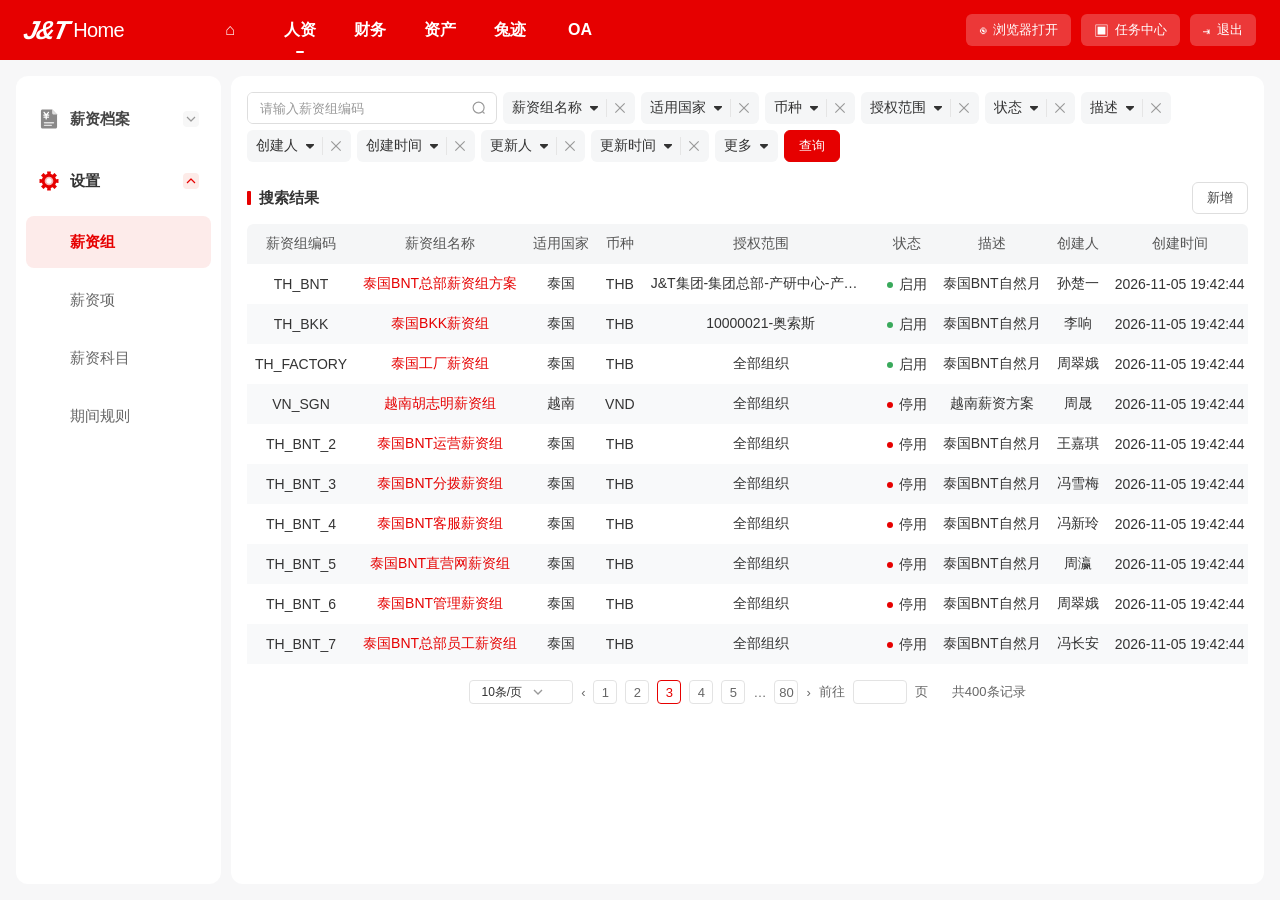
==== payroll-system/index.html @ c5857145 "Update weekly period naming Show weekly periods as YYYYMMWn based on each period start date." ====
<!doctype html>
<html lang="zh-CN">
<head>
  <meta charset="utf-8">
  <meta name="viewport" content="width=device-width, initial-scale=1">
  <meta name="description" content="薪酬系统交互原型">
  <title>薪酬系统｜交互原型</title>
  <style>
    :root{
      --brand:#e60000;--brand-soft:#fdebea;--text:#333;--muted:#999;--line:#e7e7e7;
      --page:#f7f7f8;--panel:#fff;--head:#f5f6f7;--stripe:#f8f9fa;--tip:#fff7eb;
      --green:#39a95b;--red:#e60000;--drawer-shadow:0 0 22px rgba(0,0,0,.12)
    }
    *{box-sizing:border-box}
    html,body{margin:0;min-width:1280px;min-height:100%;font-family:"PingFang SC","Microsoft YaHei",Arial,sans-serif;color:var(--text);font-size:14px;background:var(--page)}
    button,input,select,textarea{font:inherit;color:inherit}
    button{cursor:pointer}
    .topbar{height:60px;background:var(--brand);color:#fff;display:flex;align-items:center;position:relative;z-index:5;white-space:nowrap}
    .brand{width:195px;height:60px;display:flex;align-items:center;padding-left:24px;gap:6px;font-size:24px;font-weight:800;font-style:italic;letter-spacing:-1.5px;color:#fff}
    .brand-mark{font-size:26px;letter-spacing:-2px;font-weight:900;transform:skew(-12deg)}
    .brand-home{font-size:20px;font-style:normal;font-weight:400;letter-spacing:-.6px}
    .topnav{height:60px;display:flex;align-items:center;gap:0}
    .topnav-item{height:46px;min-width:70px;padding:0 16px;display:flex;align-items:center;justify-content:center;position:relative;font-size:16px;font-weight:600;color:#fff}
    .topnav-item.active:after{content:"";position:absolute;bottom:0;width:8px;height:2px;border-radius:2px;background:#fff}
    .topnav-right{margin-left:auto;margin-right:24px;display:flex;align-items:center;gap:10px}
    .top-action{height:32px;padding:0 13px;border:0;border-radius:6px;background:rgba(255,255,255,.22);color:#fff;font-size:13px;display:flex;align-items:center;gap:6px}
    .top-action:hover{background:rgba(255,255,255,.3)}
    .top-action .mini{font-size:15px;line-height:1}
    .layout{height:calc(100vh - 60px);min-height:760px;padding:20px;display:grid;grid-template-columns:220px minmax(0,1fr);gap:12px;overflow:hidden}
    .sidebar,.workspace{background:var(--panel);border-radius:12px;min-height:0}
    .sidebar{padding:16px 10px;overflow:auto}
    .nav-row{width:100%;height:54px;border:0;background:transparent;border-radius:8px;display:flex;align-items:center;text-align:left;padding:0 12px;gap:10px;color:#444;font-size:15px;font-weight:600;margin-bottom:8px}
    .nav-row:hover{background:#F6F7F8}
    .nav-row.active{background:#fff;color:#333}
    .nav-row.active:hover{background:#F6F7F8;color:#333}
    .nav-ico{width:22px;height:22px;display:inline-flex;align-items:center;justify-content:center;color:#999;font-size:18px;flex:0 0 22px}
    .nav-ico img{display:block;width:22px;height:22px}
    .nav-chevron{margin-left:auto;width:16px;height:16px;display:inline-flex;align-items:center;justify-content:center;flex:0 0 16px}
    .nav-chevron img{display:block;width:16px;height:16px}
    .subnav{display:grid;gap:6px;margin:0 0 10px 0}
    .subnav button{height:52px;padding:0 12px 0 44px;border:0;background:transparent;text-align:left;border-radius:8px;color:#666;font-size:15px}
    .subnav button:hover{background:#f8f8f8;color:#333}
    .subnav button.active{background:var(--brand-soft);color:var(--brand);font-weight:600}
    .workspace{padding:20px;overflow:auto;position:relative}
    .page-content{min-width:0;min-height:100%;display:flex;flex-direction:column}
    .toolbar{display:flex;align-items:center;gap:8px;flex-wrap:wrap;min-height:32px;margin-bottom:20px}
    .searchbox{width:250px;height:32px;border:1px solid #dedede;border-radius:6px;display:flex;align-items:center;background:#fff;overflow:hidden}
    .searchbox input{width:100%;height:100%;border:0;outline:0;padding:0 12px;font-size:13px}
    .search-ico{width:34px;height:100%;flex:0 0 34px;display:flex;align-items:center;justify-content:center}
    .search-ico img{display:block;width:14px;height:14px}
    .filter-wrap{position:relative;display:inline-flex}
    .filter-chip{height:32px;max-width:300px;border:0;border-radius:6px;background:#f5f6f7;color:#333;padding:0 8px 0 10px;display:flex;align-items:center;gap:6px;font-size:14px;white-space:nowrap;text-align:left}
    .filter-chip:hover,.filter-chip.open{background:#fdebe8;color:#e60000}
    .filter-chip.has-selection{width:auto;background:#fdebe8;color:#333}
    .filter-chip.has-selection:hover,.filter-chip.has-selection.open{color:#e60000}
    .filter-chip .filter-label{min-width:0;overflow:hidden;text-overflow:ellipsis;white-space:nowrap}
    .filter-chip.has-selection .filter-label{flex:0 1 auto}
    .filter-chip .caret{width:12px;height:12px;flex:0 0 12px;display:inline-flex;align-items:center;justify-content:center;line-height:1;transition:transform .15s}
    .filter-chip .caret img{display:block;width:12px;height:12px}
    .filter-chip .state-active{display:none!important}
    .filter-chip:hover .state-default,.filter-chip.open .state-default,.filter-chip:active .state-default{display:none!important}
    .filter-chip:hover .state-active,.filter-chip.open .state-active,.filter-chip:active .state-active{display:block!important}
    .filter-chip.open .caret{transform:rotate(180deg)}
    .filter-sep{height:18px;width:1px;background:#e5e5e5;flex:0 0 1px}
    .filter-clear{display:inline-flex;align-items:center;justify-content:center;flex:0 0 14px;width:14px;height:14px;line-height:0;cursor:pointer}
    .filter-clear img{display:block;width:14px;height:14px}
    .filter-chip.has-selection .selected-clear{display:none;width:14px;height:14px}
    .filter-chip.has-selection:hover .selected-clear{display:inline-flex}
    .filter-chip.has-selection:hover .caret,.filter-chip.has-selection.open .selected-clear{display:none}
    .filter-chip.has-selection.open .caret{display:inline-flex}
    .filter-menu{position:absolute;top:37px;left:0;z-index:15;min-width:180px;max-height:310px;overflow:auto;padding:6px;background:#fff;border:1px solid #ececec;border-radius:8px;box-shadow:0 8px 24px rgba(0,0,0,.12)}
    .filter-options-menu{width:392px;max-width:calc(100vw - 32px);max-height:310px;display:flex;flex-direction:column;overflow:hidden;padding:0;border-color:#e3e4e5}
    .filter-menu-search{flex:0 0 auto;padding:8px 12px;background:#fff}
    .filter-menu-search-control{height:32px;display:flex;align-items:center;gap:6px;padding:0 12px;border:1px solid #e3e4e5;border-radius:6px;background:#fff}
    .filter-menu-search-control:focus-within{border-color:#e60000}
    .filter-menu-search-input{width:100%;min-width:0;height:100%;padding:0;border:0;outline:0;background:transparent;color:#333;font-family:inherit;font-size:13px;font-weight:400;line-height:20px}
    .filter-menu-search-input::placeholder{color:#999;opacity:1}
    .filter-menu-search-input::-webkit-search-cancel-button{-webkit-appearance:none;appearance:none}
    .filter-menu-search-icon{display:block;width:14px;height:14px;flex:0 0 14px}
    .filter-options-scroll{flex:1;min-height:0;overflow:auto;padding:0 6px 6px}
    .filter-options-empty{padding:14px 8px;text-align:center;color:#999;font-size:13px;line-height:20px}
    .filter-options-menu .filter-option[hidden]{display:none}
    .filter-text-menu{width:320px;max-height:none;padding:10px}
    .filter-text-menu .filter-menu-search{padding:0}
    .filter-date-menu{left:auto;right:0;transform:none;width:568px;max-width:calc(100vw - 32px);max-height:none;overflow:visible;padding:14px 16px}
    .filter-calendar-nav{display:grid;grid-template-columns:28px minmax(0,1fr) 28px;align-items:center;gap:8px;margin-bottom:10px}
    .filter-calendar-nav-button{width:28px;height:28px;display:flex;align-items:center;justify-content:center;border:0;border-radius:5px;background:#fff;color:#666;font-size:20px;line-height:1}
    .filter-calendar-nav-button:hover{background:#f5f6f7;color:#e60000}
    .filter-calendar-month-titles,.filter-calendar-months{display:grid;grid-template-columns:repeat(2,minmax(0,1fr));column-gap:20px}
    .filter-calendar-month-titles{align-items:center;text-align:center;color:#333;font-size:14px;font-weight:600;line-height:24px}
    .filter-calendar-weekdays,.filter-calendar-days{display:grid;grid-template-columns:repeat(7,minmax(0,1fr));}
    .filter-calendar-weekdays{margin-bottom:4px;color:#999;text-align:center;font-size:12px;line-height:28px}
    .filter-calendar-day{position:relative;width:32px;height:32px;justify-self:center;border:0;border-radius:50%;background:transparent;color:#333;font-size:13px;line-height:32px;text-align:center}
    .filter-calendar-day:hover{background:#f5f6f7}
    .filter-calendar-day.outside{color:#c8c8c8}
    .filter-calendar-day.in-range{border-radius:0;background:#fdebe8;color:#e60000}
    .filter-calendar-day.range-start,.filter-calendar-day.range-end,.filter-calendar-day.range-start.range-end{border-radius:50%;background:#e60000;color:#fff}
    .filter-calendar-day.today:not(.range-start):not(.range-end)::after{position:absolute;right:5px;bottom:4px;width:3px;height:3px;border-radius:50%;background:#e60000;content:""}
    .filter-calendar-footer{display:flex;align-items:center;justify-content:space-between;gap:12px;margin-top:10px;padding-top:10px;border-top:1px solid #f0f0f0;color:#666;font-size:12px;line-height:20px}
    .filter-calendar-range{min-width:0;overflow:hidden;text-overflow:ellipsis;white-space:nowrap}
    .filter-calendar-clear{flex:0 0 auto;border:0;background:transparent;color:#e60000;font-size:12px}
    .filter-menu .filter-option{display:flex;align-items:center;gap:8px;width:100%;height:32px;border:0;background:#fff;text-align:left;padding:0 9px;border-radius:5px;font-size:13px;white-space:nowrap;color:#333}
    .filter-menu .filter-option:hover{background:#f5f5f5}
    .filter-check{width:14px;height:14px;border:1px solid #c8c8c8;border-radius:3px;display:inline-flex;align-items:center;justify-content:center;color:#fff;font-size:11px;line-height:1;flex:0 0 14px}
    .filter-option.checked .filter-check{border-color:#e60000;background:#e60000}
    .btn{height:32px;padding:0 14px;border:1px solid #dedede;background:#fff;border-radius:6px;color:#444;font-size:13px;white-space:nowrap}
    .btn:hover{border-color:#bbb;background:#fafafa}
    .btn.primary{background:var(--brand);border-color:var(--brand);color:#fff}
    .btn.primary:hover{background:#d60000}
    .btn.ghost-red{border-color:#f0b8b8;color:var(--brand);background:#fff}
    .btn.small{height:28px;padding:0 10px}
    .btn[disabled]{color:#c8c8c8;background:#f7f7f7;border-color:#e5e5e5;cursor:not-allowed}
    .toolbar-spacer{flex:1}
    .toolbar-query-actions{display:flex;align-items:center;gap:8px;flex:0 0 auto;white-space:nowrap}
    .section-title{height:32px;display:flex;align-items:center;gap:8px;margin:0 0 10px;font-size:15px;font-weight:600}
    .section-title:before{content:"";width:4px;height:14px;background:var(--brand);border-radius:1px}
    .section-actions{margin-left:auto;display:flex;gap:8px;align-items:center}
    .section-actions .btn{font-weight:400}
    .section-actions-divider{width:1px;height:18px;background:var(--line);margin:0 4px;flex:0 0 1px}
    .table-wrap{width:100%;overflow:auto;border-radius:6px 6px 0 0}
    table{width:100%;border-collapse:separate;border-spacing:0;table-layout:auto;font-size:14px;white-space:nowrap}
    thead th{height:40px;background:var(--head);font-weight:500;color:#555;padding:0 12px;text-align:center}
    thead th:first-child{border-radius:6px 0 0 0}
    thead th:last-child{border-radius:0 6px 0 0}
    tbody td{height:40px;padding:0 12px;text-align:center;border-bottom:0;max-width:280px;overflow:hidden;text-overflow:ellipsis}
    tbody tr:nth-child(even){background:var(--stripe)}
    tbody tr:hover{background:#fff5f4}
    .link-red{border:0;background:transparent;color:var(--brand);padding:0 4px;font-size:14px}
    .link-red:hover{text-decoration:none}
    .status{display:inline-flex;align-items:center;gap:6px}
    .status:before{content:"";width:6px;height:6px;border-radius:50%;background:var(--green)}
    .status.off:before{background:var(--brand)}
    .status.pending:before{background:#f29b38}
    .ellipsis{max-width:220px;display:inline-block;overflow:hidden;text-overflow:ellipsis;vertical-align:middle}
    .tag{display:inline-flex;align-items:center;padding:1px 6px;border-radius:3px;background:#e8f6ec;color:#349e4d;font-size:12px;line-height:18px}
    .tag.orange{background:#fff1e8;color:#e87824}
    .tag.gray{background:#f0f0f0;color:#777}
    .pagination{display:flex;justify-content:center;align-items:center;gap:8px;padding:16px 0 4px;color:#666;font-size:13px}
    .page-num{width:24px;height:24px;border:1px solid #e3e3e3;border-radius:4px;background:#fff;text-align:center;padding:0;font-size:13px}
    .page-num.current{border-color:var(--brand);color:var(--brand)}
    .page-go{width:54px;height:24px;border:1px solid #e3e3e3;border-radius:4px;background:#fff}
    .page-size{height:24px;border:1px solid #e3e3e3;border-radius:4px;background:#fff;padding:0 5px;font-size:12px}
    .warning-banner{height:40px;padding:0 16px;background:#fff7eb;border-radius:6px;display:flex;align-items:center;gap:8px;color:#555;margin-bottom:20px;font-size:14px}
    .warning-icon{width:16px;height:16px;border-radius:50%;background:#fa7a19;color:white;text-align:center;font-size:12px;line-height:16px;font-weight:700}
    .warning-banner strong{color:#F97316;font-weight:600}
    .warning-banner button{border:0;background:transparent;color:#e8751a;padding:0;font-size:14px}
    .group-head td{background:#f5f6f7!important;font-weight:600;text-align:left!important;height:40px}
    .group-head.stripe-white td{background:#fff!important}
    .group-head.stripe-gray td{background:var(--stripe)!important}
    .group-head.expanded td{border-bottom:1px solid var(--line)}
    .group-head:hover td{background:#fff5f4!important}
    tbody tr.group-member.stripe-white{background:#fff}
    tbody tr.group-member.stripe-gray{background:var(--stripe)}
    tbody tr.group-member:hover{background:#fff5f4}
    .group-head .group-name{display:inline-flex;align-items:center;gap:10px}
    .group-expand{display:inline-flex;align-items:center;justify-content:center;width:16px;height:16px;flex:0 0 16px;border:0;background:transparent;padding:0}
    .group-expand img{display:block;width:12px;height:12px}
    .group-count{font-size:12px;font-weight:400;color:#888}
    .group-control{color:#888;border:0;background:transparent;padding:0 3px;font-size:14px}
    .group-control img{display:block;width:14px;height:14px}
    .group-control:hover{color:var(--brand)}
    .table-gear{width:22px;height:22px;display:inline-flex;align-items:center;justify-content:center;border:0;background:transparent;padding:0;cursor:pointer}
    .table-gear img{display:block;width:18px;height:18px}
    .empty-note{padding:36px;color:#999;text-align:center}
    .back-row{display:flex;align-items:center;margin-bottom:12px}
    .back-button{border:0;background:#f6f6f6;border-radius:4px;color:#666;padding:4px 8px;font-size:13px}
    .detail-header{background:#fff;border-radius:12px;padding:18px 20px;margin-bottom:14px}
    .detail-title{font-weight:600;display:flex;align-items:center;gap:8px;margin-bottom:8px}
    .detail-sub{color:#999;font-size:13px}
    .detail-badge{background:#f2f4f6;padding:2px 7px;border-radius:4px;font-size:12px;color:#666;font-weight:400}
    .content-card{background:#fff;border-radius:12px;padding:16px;min-height:calc(100vh - 240px)}
    .weekly-page{height:calc(100vh - 60px);padding:20px;background:#f9f9f9;overflow:auto}
    .weekly-detail-stack{height:100%;min-height:0;display:flex;flex-direction:column;gap:16px}
    .weekly-summary-card{flex:0 0 auto;padding:20px;background:#fff;border-radius:12px}
    .weekly-summary-copy{display:flex;flex-direction:column;align-items:flex-start;gap:9px}
    .weekly-title-row{display:flex;align-items:center;gap:6px;min-height:20px}
    .weekly-title{font-size:18px;font-weight:500;line-height:22px;color:#333;white-space:nowrap}
    .weekly-meta-badge{display:inline-flex;align-items:center;gap:3px;padding:0 6px 0 4px;background:#f2f2f2;border-radius:4px;color:#333;font-size:13px;line-height:20px;white-space:nowrap}
    .weekly-meta-icon{width:16px;height:16px;display:inline-flex;align-items:center;justify-content:center;flex:0 0 16px}
    .weekly-meta-icon img{display:block;width:16px;height:16px}
    .weekly-summary-org{font-size:14px;line-height:20px;color:#666;white-space:nowrap}
    .weekly-table-card{flex:1;min-height:0;display:flex;flex-direction:column;gap:12px;padding:20px;background:#fff;border-radius:12px}
    .weekly-card-header{height:32px;flex:0 0 32px;display:flex;align-items:center;justify-content:space-between}
    .weekly-card-title{display:flex;align-items:center;gap:6px;font-size:16px;font-weight:500;line-height:20px;color:#333}
    .weekly-card-title:before{content:"";width:4px;height:12px;background:var(--brand);border-radius:1px}
    .weekly-year-select{display:inline-flex;width:max-content;min-width:0;height:32px;padding:0;border:0;border-radius:6px;background:#f5f6f7;color:#333;font-size:13px;outline:0;flex:0 0 auto}
    .weekly-table-content{width:100%;display:flex;flex-direction:column;gap:16px}
    .weekly-table-wrap{width:100%;border:1px solid #e5e5e5;border-radius:6px;overflow:hidden}
    .weekly-table{width:100%;table-layout:fixed}
    .weekly-table thead th{height:40px;padding:0 12px;background:#f5f6f7;color:#333;font-size:14px;font-weight:400;text-align:center}
    .weekly-table tbody tr:nth-child(even){background:#fff}
    .weekly-table tbody td{height:40px;padding:0 12px;border-bottom:1px solid #e3e4e5;color:#333;font-size:14px;text-align:center}
    .weekly-table tbody tr:last-child td{border-bottom:0}
    .muted{color:#999}
    .overlay{position:fixed;inset:60px 0 0;padding:12px 20px 12px 0;background:rgba(0,0,0,.22);z-index:20;display:flex;justify-content:flex-end}
    .drawer{height:100%;width:800px;max-width:calc(100vw - 260px);background:#fff;border-radius:12px;box-shadow:var(--drawer-shadow);position:relative;display:flex;flex-direction:column;overflow:hidden}
    .drawer.wide-form{width:800px;max-width:calc(100vw - 280px)}
    .drawer.wide{width:800px;max-width:calc(100vw - 280px)}
    .drawer-header{height:56px;flex:0 0 56px;padding:0 18px;display:flex;align-items:center;border-bottom:1px solid transparent;font-weight:600}
    .drawer-header:before{content:"";width:4px;height:14px;background:var(--brand);margin-right:8px}
    .drawer-close{margin-left:auto;width:28px;height:28px;padding:0;border:0;background:transparent;display:flex;align-items:center;justify-content:center;cursor:pointer;flex:0 0 28px}.drawer-close img{display:block;width:28px;height:28px}
    .drawer-body{padding:0 18px 76px;overflow:auto;flex:1}
    .drawer-footer{position:absolute;bottom:0;left:0;right:0;height:64px;background:#fff;border-top:0;display:flex;justify-content:flex-end;align-items:center;gap:10px;padding:0 18px}
    .drawer-footer .btn{height:36px;min-width:166px}
    .drawer-footer .btn.primary{min-width:166px}
    .drawer-title-dot{color:var(--brand);font-size:18px;margin-right:8px}
    .field{margin-bottom:15px;min-width:0}
    .field-label{display:block;margin-bottom:7px;font-size:13px;color:#444;line-height:16px}
    .field-label.required:before{content:"*";color:var(--brand);margin-right:2px}
    .control{width:100%;height:32px;border:1px solid #e0e0e0;border-radius:6px;background:#fff;padding:0 11px;outline:0;font-size:13px}
    .control:focus,.textarea:focus{border-color:#e99696;box-shadow:0 0 0 2px rgba(230,0,0,.06)}
    .control:disabled{background:#f5f5f5;color:#999;cursor:not-allowed}
    .control[readonly],.control:disabled{background:#f5f5f5;color:#777;cursor:not-allowed}
    .input-with-action{display:flex;gap:8px;align-items:center}
    .input-with-action .control{flex:1}
    .icon-button{height:32px;width:32px;padding:0;border:1px solid #e0e0e0;border-radius:6px;background:#fff;display:flex;align-items:center;justify-content:center;flex:0 0 32px;cursor:pointer}.icon-button img{display:block;width:20px;height:20px}
    .counter{font-size:11px;color:#aaa;margin-left:auto;float:right}
    .textarea{width:100%;min-height:68px;border:1px solid #e0e0e0;border-radius:6px;padding:9px 11px;outline:0;resize:vertical;font-size:13px}
    .field-grid{display:grid;grid-template-columns:1fr 1fr;gap:0 12px}
    .item-sequence-field .control{width:376px}
    .subject-code-fields{display:flex;flex-direction:column;gap:16px}
    .subject-code-fields>.field{margin-bottom:0}
    .subject-form-fields{display:flex;flex-direction:column;gap:16px}
    .subject-form-fields>.field{margin-bottom:0}
    .subject-form-fields>.selection-panel{margin:0}
    .period-form-fields{display:flex;flex-direction:column;gap:16px}
    .period-form-fields .field,.period-form-fields>.period-field-stack{margin:0}
    .period-field-stack{display:flex;flex-direction:column;gap:6px;min-width:0}
    .period-form-fields .field-label{line-height:20px;margin-bottom:6px}
    .period-form-fields .control,.period-form-fields .select-trigger{height:36px}
    .period-form-fields .input-with-action .icon-button{height:36px;width:36px;flex-basis:36px}
    .period-form-fields .radio-line{min-height:36px}
    .period-form-fields .multi-select{min-height:36px}
    .period-form-fields .textarea{height:80px;min-height:80px}
    .period-form-fields .period-selection-panel{display:flex;flex-direction:column;gap:12px;margin:0;padding:16px;background:#f5f6f7;border-radius:6px}
    .period-selection-panel .period-panel-title{font-size:14px;line-height:20px;color:#333}
    .period-selection-panel .range-row{height:36px;margin:0;gap:8px}
    .period-selection-panel .range-row .select-trigger,.period-selection-panel .range-row input{height:36px}
    .period-selection-panel .week-end-control:disabled{background:#f1f2f3;color:#333;opacity:1;cursor:default}
    .radio-line{display:flex;align-items:center;gap:18px;min-height:26px;font-size:13px}
    .radio-line label,.check-line label{display:inline-flex;align-items:center;gap:6px;cursor:pointer}
    .radio-line.readonly label{cursor:default}
    .radio-line.readonly{color:#333}
    .radio-line.readonly input[type=radio]{appearance:none;-webkit-appearance:none;opacity:1;border:1px solid #e3e4e5;border-radius:50%;background:#f5f6f7}
    .radio-line.readonly input[type=radio]:checked{border:4.67px solid #facfc8;background:#fff}
    input[type=radio],input[type=checkbox]{accent-color:var(--brand);width:14px;height:14px;margin:0}
    .selection-panel{background:#f5f6f7;border-radius:6px;padding:12px 14px;margin:8px 0 16px}
    .range-row{display:flex;align-items:center;gap:8px;margin-top:8px}
    .range-row:first-child{margin-top:0}
    .range-row select,.range-row input{height:32px;border:1px solid #e0e0e0;border-radius:6px;background:white;padding:0 10px;font-size:13px}
    .range-row select{min-width:92px}
    .range-row input{width:128px}
    .range-label{min-width:40px;color:#666;font-size:13px}
    .drawer .selection-panel .range-label{color:#333}
    .range-caption{color:#888;font-size:12px}
    .multi-select{min-height:32px;border:1px solid #e0e0e0;border-radius:6px;background:#fff;padding:4px 11px;display:flex;align-items:center;gap:5px;flex-wrap:wrap;cursor:pointer}
    .multi-select:hover{border-color:#d5d5d5}
    .multi-placeholder{color:#999;font-size:14px;line-height:20px}
    .multi-pill{display:inline-flex;align-items:center;gap:4px;background:#f0f1f2;border-radius:4px;padding:3px 6px;color:#333;font-size:12px;max-width:100%}
    .multi-pill span:first-child{overflow:hidden;text-overflow:ellipsis;white-space:nowrap;max-width:270px}
    .multi-pill button{border:0;background:transparent;color:#aaa;padding:0;line-height:12px}
    .multi-spacer{flex:1}
    .inline-note{color:#888;font-size:12px;margin:6px 0 0}
    .modal-layer{position:fixed;inset:60px 0 0;background:rgba(0,0,0,.3);z-index:30;display:flex;align-items:center;justify-content:center;padding:24px}
    .modal{width:500px;max-width:calc(100vw - 80px);max-height:calc(100vh - 110px);background:#fff;border-radius:16px;box-shadow:0 14px 42px rgba(0,0,0,.16);display:flex;flex-direction:column;overflow:hidden}
    .modal.medium{width:700px}
    .modal.large{width:760px}
    .modal-header{min-height:54px;padding:0 18px;display:flex;align-items:center;border-bottom:1px solid #eee;font-weight:600;font-size:15px}
    .modal-header .alert-mark{width:16px;height:16px;border-radius:50%;background:var(--brand);color:#fff;font-size:11px;line-height:16px;text-align:center;margin-right:8px}
    .modal-header .modal-x{margin-left:auto;width:28px;height:28px;padding:0;border:0;background:transparent;display:flex;align-items:center;justify-content:center;flex:0 0 28px}
    .modal-header .modal-x img{display:block;width:28px;height:28px}
    .modal-body{padding:16px 18px;overflow:auto}
    .modal-footer{padding:0 18px 18px;display:flex;justify-content:flex-end;gap:10px}
    .modal-footer .btn{min-width:84px}
    .modal-footer:has(> .btn:only-child){justify-content:center}
    .modal-footer:has(> .btn:only-child) > .btn{width:320px;max-width:100%}
    .modal-footer.even .btn{flex:1}
    .modal-footer.even [data-action="cancel-modal"]{background:#EEEFF0;border:0}
    .modal-footer.even [data-action="cancel-modal"]:hover{background:#EEEFF0;border:0}
    .subject-disable-modal{width:500px;height:208px;max-height:calc(100vh - 110px);padding:20px;border-radius:20px;gap:0}
    .subject-disable-head{height:28px;flex:0 0 28px;width:100%;display:flex;align-items:center;justify-content:space-between}
    .subject-disable-title{display:flex;align-items:center;gap:8px;color:#333;font-size:15px;font-weight:600;line-height:22px}
    .subject-disable-modal .alert-mark{display:inline-flex;align-items:center;justify-content:center;width:16px;height:16px;line-height:16px;margin:0;border-radius:50%;background:var(--brand);color:#fff;font-size:11px;text-align:center;flex:0 0 16px}
    .subject-disable-head .modal-x{margin-left:auto;width:28px;height:28px;padding:0;border:0;background:transparent;display:flex;align-items:center;justify-content:center;flex:0 0 28px}
    .subject-disable-head .modal-x img{display:block;width:28px;height:28px}
    .subject-disable-divider{width:100%;height:1px;flex:0 0 1px;margin-top:15px;background:#e3e4e5}
    .subject-disable-message{width:100%;flex:1;display:flex;flex-direction:column;align-items:center;justify-content:center;margin:22px 0;color:#333;text-align:center;font-size:15px;line-height:22px}
    .subject-disable-actions{width:100%;height:36px;flex:0 0 36px;display:flex;align-items:center;justify-content:center;gap:20px}
    .subject-disable-actions .btn{height:36px;min-width:96px;max-width:320px;flex:1;border:0;border-radius:6px;font-size:15px}
    .subject-disable-actions .btn:not(.primary){background:#eeeff0;color:#333}
    .subject-disable-actions .btn:not(.primary):hover{background:#eeeff0}
    .subject-disable-actions .btn.primary{background:#e60000;border:0;color:#fff}
    .language-form{padding-top:2px}
    .language-row{margin-bottom:12px}
    .language-label{display:flex;align-items:center;gap:5px;margin-bottom:5px;font-size:12px;color:#555}
    .language-modal{width:520px;height:686px;max-height:calc(100vh - 100px)}
    .language-modal .modal-header{min-height:66px;padding:0 20px;font-size:15px}
    .language-modal .modal-body{padding:16px 20px;overflow:auto;flex:1;min-height:0}
    .language-modal .language-row{margin-bottom:18px}
    .language-modal .language-label{font-size:14px;margin-bottom:6px}
    .language-modal .control{height:38px;border-radius:8px;font-size:14px}
    .language-modal .btn.small{height:30px}
    .language-modal .modal-footer{padding:0 20px 20px}
    .language-dot{width:6px;height:6px;border-radius:50%;background:#40b35d}
    .language-dot.empty{background:#bdbdbd}
    .default-tag{background:#eee;color:#999;border-radius:3px;padding:1px 4px;font-size:10px}
    .org-modal{width:835px}
    .org-columns{display:grid;grid-template-columns:1fr 1fr;gap:12px;height:490px;min-height:0}
    .org-pane{border:1px solid #e8e8e8;border-radius:8px;min-height:0;display:flex;flex-direction:column;overflow:hidden}
    .org-pane-head{height:38px;min-height:38px;background:#f5f6f7;padding:0 12px;display:flex;align-items:center;justify-content:space-between;font-size:13px}
    .org-pane-head label{display:inline-flex;align-items:center;gap:6px;line-height:1}
    .org-pane-head label input[type=checkbox]{flex:0 0 14px}
    .org-header-action-icon{width:14px;height:14px;display:inline-flex;align-items:center;justify-content:center;flex:0 0 14px}
    .org-header-action-icon img{display:block;width:14px;height:14px}
    .org-list{padding:8px 10px;flex:1;min-height:0;overflow:auto}
    .org-pane:last-child .org-list{padding:0}
    .org-node{height:34px;display:flex;align-items:center;gap:8px;font-size:13px;white-space:nowrap}
    .org-node .indent{display:inline-block;width:16px}
    .org-node .tree-arrow{width:12px;color:#777;font-size:12px}
    .org-selected-row{padding:8px 10px;display:flex;align-items:center;gap:8px;font-size:13px}
    .org-selected-row button{margin-left:auto;border:0;background:transparent;color:#999;font-size:16px}
    .org-modal .modal-footer [data-action="cancel-modal"]{background:#EEEFF0;border:0}
    .org-modal .modal-footer [data-action="cancel-modal"]:hover{background:#EEEFF0;border:0}
    .profile-card{background:#f5f6f7;border-radius:6px;padding:12px;display:grid;grid-template-columns:repeat(4,1fr);gap:13px 12px;margin-bottom:18px}
    .profile-cell label{display:block;color:#999;font-size:12px;margin-bottom:4px}
    .profile-cell strong{font-weight:500;font-size:13px}
    .subsection-title{font-size:14px;font-weight:600;margin:16px 0 10px;display:flex;align-items:center;gap:8px}
    .subsection-title:before{content:"";width:4px;height:14px;background:var(--brand);border-radius:1px}
    .salary-fields{display:grid;grid-template-columns:1fr 1fr;gap:0 12px}
    .history-layout{display:grid;grid-template-columns:230px 1fr;min-height:475px;border:1px solid #e8e8e8;border-radius:6px;overflow:hidden}
    .history-list{border-right:1px solid #e8e8e8;background:#fff}
    .history-head{height:40px;background:#f5f6f7;padding:0 10px;display:flex;align-items:center;font-weight:500;color:#666}
    .history-item{min-height:58px;padding:8px 10px;border-left:2px solid transparent;position:relative;cursor:pointer}
    .history-item:hover{background:#fafafa}
    .history-item.selected{background:#fff1f1;border-left-color:var(--brand)}
    .history-date{font-size:13px;margin-bottom:4px;color:#555}
    .history-item.selected .history-date{color:var(--brand)}
    .history-statuses{display:flex;gap:4px}
    .history-statuses .tag{font-size:10px;line-height:15px;padding:0 4px}
    .history-trash{position:absolute;right:7px;top:8px;border:0;background:transparent;color:#aaa;padding:1px;font-size:14px}
    .history-detail{padding:0 12px 12px;overflow:auto}
    .history-toolbar{height:40px;background:#f5f6f7;margin:0 -12px 12px;padding:0 12px;display:flex;align-items:center;justify-content:space-between;color:#666}
    .history-toolbar .btn{height:24px;padding:0 10px;font-size:12px}
    .detail-info-box{background:#f5f6f7;border-radius:5px;padding:12px;display:grid;grid-template-columns:repeat(3,1fr);gap:10px;font-size:12px;margin:8px 0 14px}
    .detail-info-box label{color:#999;display:block;margin-bottom:3px}
    .value-table{width:100%;border-collapse:separate;border-spacing:0 6px;font-size:12px}
    .value-table th{height:28px;background:#f5f6f7;font-weight:500;color:#777}
    .value-table td{height:30px;text-align:center;padding:0 8px}
    .value-table tbody tr:nth-child(even){background:#f8f9fa}
    .value-red{color:var(--brand)}
    .value-green{color:#32a54c}
    .tip-pill{position:relative}
    .tooltip{position:absolute;right:0;top:28px;background:#333;color:#fff;font-size:12px;padding:7px 9px;border-radius:4px;white-space:nowrap;z-index:4;display:none}
    .tip-pill:hover .tooltip{display:block}
    .subject-disabled-action{display:inline-block;position:relative;padding:0 4px;color:#999;cursor:not-allowed;white-space:nowrap;z-index:10}
    .subject-disabled-action .tooltip{left:auto;right:0;top:auto;bottom:calc(100% + 6px);transform:none;z-index:30}
    .subject-table tbody tr.group-member td:last-child{overflow:visible;position:relative}
    .column-modal{width:750px}
    .column-modal .modal-footer [data-action="cancel-modal"]{background:#EEEFF0;border:0}
    .column-modal .modal-footer [data-action="cancel-modal"]:hover{background:#EEEFF0;border:0}
    .column-columns{display:grid;grid-template-columns:1fr 1fr;gap:12px}
    .column-pane{height:540px;min-height:0;border:1px solid #e8e8e8;border-radius:6px;overflow:hidden;display:flex;flex-direction:column}
    .column-head{height:38px;min-height:38px;flex:0 0 38px;background:#f5f6f7;padding:0 10px;display:flex;align-items:center;justify-content:space-between;font-size:13px}
    .column-head .group-control{width:18px;height:18px;padding:0;display:inline-flex;align-items:center;justify-content:center}
    .column-head .group-control img{display:block;width:14px;height:14px}
    .column-search{height:32px;min-height:32px;flex:0 0 32px;border:1px solid #e7e7e7;border-radius:5px;margin:8px;width:calc(100% - 16px);padding:0 9px;font-size:14px}
    .column-options-scroll,.column-selected-list{flex:1;min-height:0;overflow:auto}
    .column-section-title{padding:8px 10px;font-weight:600;background:#fafafa;font-size:14px}
    .column-option{height:40px;display:flex;align-items:center;padding:0 10px;font-size:14px;gap:6px}
    .column-selected{height:40px;display:flex;align-items:center;padding:0 10px;gap:8px;font-size:14px}
    .drag-handle{color:#777;font-size:13px;cursor:grab}
    .column-selected .remove{margin-left:auto;color:#aaa;border:0;background:transparent;font-size:16px}
    .upload-items{background:#f5f6f7;border-radius:6px;padding:10px 12px;margin-bottom:18px}
    .upload-item-line{display:flex;align-items:center;gap:16px;flex-wrap:wrap}
    .download-link{border:0;background:transparent;color:var(--brand);padding:12px 0 0;font-size:12px}
    .upload-drop{height:120px;border:1px dashed #d5d5d5;border-radius:6px;display:flex;flex-direction:column;align-items:center;justify-content:center;color:#888;font-size:12px;gap:6px;background:#fff}
    .upload-icon{height:38px;width:38px;border-radius:50%;background:#f5f6f7;display:flex;align-items:center;justify-content:center;color:#999;font-size:21px}
    .file-green{font-size:24px;color:#2ca566}
    .file-name{color:#555;font-size:12px}
    .file-row{display:flex;align-items:center;justify-content:center;gap:10px}
    .batch-import-modal{width:700px;height:466px;max-height:calc(100vh - 108px);padding:20px;gap:22px;border-radius:20px}
    .batch-import-content{width:100%;height:368px;flex:0 0 368px;display:flex;flex-direction:column;gap:16px;min-height:0}
    .batch-import-section{width:100%;display:flex;flex:0 0 auto;flex-direction:column;gap:12px;min-width:0}
    .batch-import-template-section{height:148px}
    .batch-import-upload-section{height:204px}
    .batch-import-title{height:32px;flex:0 0 32px;display:flex;align-items:center;gap:6px;color:#333;font-size:15px;font-weight:500;line-height:22px;white-space:nowrap}
    .batch-import-title:before{content:"";width:3px;height:10px;flex:0 0 3px;border-radius:.5px;background:var(--brand)}
    .batch-import-template-panel{height:104px;flex:0 0 104px;width:100%;padding:16px;display:flex;flex-direction:column;gap:12px;background:#f5f6f7;border-radius:8px}
    .batch-import-items{height:20px;flex:0 0 20px;display:grid;grid-template-columns:repeat(4,minmax(0,1fr));column-gap:12px;align-items:center}
    .batch-import-option{min-width:0;height:20px;display:inline-flex;align-items:center;gap:8px;color:#333;font-size:14px;line-height:20px;white-space:nowrap}
    .batch-import-option input[type="checkbox"]{width:14px;height:14px;flex:0 0 14px;margin:0;accent-color:var(--brand)}
    .batch-import-option-text{min-width:0;white-space:nowrap}
    .batch-import-disabled-tag{height:18px;flex:0 0 auto;padding:0 4px;display:inline-flex;align-items:center;border-radius:3px;background:#e3e4e5;color:#666;font-size:12px;line-height:16px}
    .batch-import-divider{position:relative;width:100%;height:0;flex:0 0 0}
    .batch-import-divider:after{content:"";position:absolute;top:0;left:0;right:0;border-top:1px dashed #d5d5d5}
    .batch-import-download{height:28px;flex:0 0 28px;width:max-content;display:inline-flex;align-items:center;gap:6px;padding:2px 0;border:0;border-radius:4px;background:transparent;color:var(--brand);font-size:13px;line-height:18px;white-space:nowrap}
    .batch-import-download img{display:block;width:14px;height:14px;flex:0 0 14px}
    .batch-import-drop{height:160px;flex:0 0 160px;width:100%;padding:24px 10px;display:flex;flex-direction:column;align-items:center;justify-content:center;gap:12px;border:1px dashed #ccc;border-radius:8px;background:#fff;color:#333}
    .batch-import-upload-icon{width:50px;height:50px;flex:0 0 50px;display:flex;align-items:center;justify-content:center;border-radius:50%;background:#f5f6f7}
    .batch-import-upload-icon img{display:block;width:21.667px;height:21.667px}
    .batch-import-upload-copy{display:flex;flex-direction:column;align-items:center;gap:4px;font-weight:400;text-align:center}
    .batch-import-upload-prompt{font-size:14px;line-height:20px;color:#333;white-space:nowrap}
    .batch-import-upload-prompt button{padding:0;border:0;background:transparent;color:var(--brand);font-size:14px;line-height:20px}
    .batch-import-upload-hint{font-size:12px;line-height:18px;color:#999;white-space:nowrap}
    .batch-import-file{display:flex;flex-direction:column;align-items:center;gap:12px;color:#333}
    .batch-import-file-name{max-width:520px;overflow:hidden;text-overflow:ellipsis;white-space:nowrap;color:#555;font-size:14px;line-height:20px}
    .batch-import-file-actions{display:flex;align-items:center;gap:12px}
    .batch-import-file-actions .link-red{font-size:13px}
    .batch-import-footer{width:100%;height:36px;flex:0 0 36px;display:flex;align-items:center;justify-content:flex-end;gap:10px}
    .batch-import-footer .btn{width:96px;min-width:96px;height:36px;padding:0 16px;border:0;border-radius:6px;font-size:15px;line-height:22px}
    .batch-import-footer [data-action="cancel-modal"]{background:#eeeff0;color:#333}
    .batch-import-footer [data-action="cancel-modal"]:hover{background:#eeeff0}
    .batch-import-footer .btn.primary{background:#e60000;border-color:#e60000;color:#fff}
    .toast{position:fixed;top:76px;left:50%;transform:translateX(-50%);z-index:60;background:#fff;border-radius:6px;box-shadow:0 6px 22px rgba(0,0,0,.16);padding:11px 18px;font-size:13px;display:flex;gap:8px;align-items:center}
    .toast:before{content:"✓";width:18px;height:18px;border-radius:50%;background:#35ab59;color:#fff;text-align:center;line-height:18px;font-size:12px}
    .toast.error:before{content:"!";background:#e60000}
    .toast.error{color:#b44}
    .disabled-tip{color:#aaa;cursor:not-allowed}
    .system-badge{background:#eceff1;color:#666;padding:1px 5px;border-radius:3px;font-size:11px;margin-left:4px}
    .hidden{display:none!important}
    @media(max-width:1440px){
      .layout{grid-template-columns:205px minmax(0,1fr);gap:10px;padding:16px}
      .workspace{padding:16px}
      .toolbar{gap:6px}
      .toolbar-query-actions{gap:6px}
      .filter-chip{padding-left:9px}
      thead th,tbody td{padding-left:8px;padding-right:8px}
    }
    input:not([type=radio]):not([type=checkbox]):not(:disabled):not([readonly]),textarea:not(:disabled),select:not(:disabled){color:#333}
    input:not([type=radio]):not([type=checkbox]):placeholder-shown:not(:disabled):not([readonly]),textarea:placeholder-shown:not(:disabled){color:#999}
    input:not([type=radio]):not([type=checkbox])::placeholder,textarea::placeholder{color:#999;opacity:1}
    select{-webkit-appearance:none;appearance:none;background-image:url("assets/figma-icons/select-arrow.svg")!important;background-repeat:no-repeat!important;background-position:right 8px center!important;background-size:16px 16px!important;padding-left:11px!important;padding-right:32px!important}
    .select-wrap{position:relative;display:block;min-width:0}
    .select-wrap.form-select,.select-wrap.range-unit{width:100%}
    .select-trigger{width:100%;height:32px;padding:0 11px;border:1px solid #e0e0e0;border-radius:6px;background:#fff;display:flex;align-items:center;justify-content:space-between;gap:8px;text-align:left;color:#999;font-size:13px;line-height:normal;white-space:nowrap}
    .select-trigger:hover,.select-trigger.open{border-color:#d5d5d5}
    .select-trigger:disabled{background:#f5f5f5;color:#777;cursor:not-allowed}
    .select-trigger.has-value:not(:disabled) .select-value{color:#333}
    .select-value{flex:1;min-width:0;overflow:hidden;text-overflow:ellipsis}
    .select-arrow{display:block;width:16px;height:16px;flex:0 0 16px;transition:transform .15s}
    .select-trigger.open .select-arrow{transform:rotate(180deg)}
    .select-menu{top:calc(100% + 5px);min-width:max(100%,180px)}
    .select-option{width:100%;height:32px;padding:0 9px;border:0;border-radius:5px;background:#fff;display:flex;align-items:center;justify-content:space-between;gap:8px;text-align:left;color:#333;font-size:13px;white-space:nowrap}
    .select-option:hover{background:#f5f5f5}
    .select-option-label{flex:1;min-width:0;overflow:hidden;text-overflow:ellipsis}
    .select-option-check{width:14px;height:14px;flex:0 0 14px;display:inline-flex;align-items:center;justify-content:center;color:#e60000;font-size:14px;font-weight:600;line-height:14px}
    .range-row .select-wrap{display:inline-flex;flex:0 0 auto}
    .range-row .select-trigger{width:auto;height:32px;min-width:92px;padding:0 11px;background:#fff;border:1px solid #e0e0e0;border-radius:6px;font-size:13px}
    .range-row .range-month .select-trigger{min-width:80px}
    .range-row .range-day .select-trigger{min-width:92px}
    .range-row .select-wrap.range-unit{display:block;flex:1;width:auto;min-width:0}
    .range-row .range-unit .select-trigger{width:100%;min-width:0}
    .drawer .selection-panel .range-row .select-wrap.range-unit{flex:0 0 120px;width:120px;min-width:120px}
    .page-size-select{display:inline-flex;flex:0 0 auto}
    .page-size-select .select-trigger{width:auto;min-width:72px;height:24px;padding:0 26px 0 11px;border:1px solid #e3e3e3;border-radius:4px;background:#fff;font-size:12px}
    .weekly-year-select{display:inline-flex;width:max-content;min-width:0;height:auto;padding:0;border:0;border-radius:6px;background:#f5f6f7;flex:0 0 auto}
    .weekly-year-select .select-trigger{display:inline-flex;width:max-content;min-width:0;height:32px;padding:0 8px 0 10px;border:0;border-radius:6px;background:transparent;color:#333;font-size:13px;outline:0;gap:6px;flex:0 0 auto}
    .weekly-year-select .select-value{flex:0 0 auto}
    .weekly-year-select .select-arrow{width:12px;height:12px;flex-basis:12px}
    .drawer{font-size:15px}
    .drawer table{font-size:15px}
    .drawer .field-label,.drawer .control,.drawer .textarea,.drawer .radio-line,.drawer .range-row input,.drawer .range-label,.drawer .select-trigger,.drawer .select-option,.drawer .filter-option,.drawer .profile-cell strong,.drawer .history-date,.drawer .btn{font-size:14px}
    .drawer .range-row .select-trigger{font-size:14px}
    .drawer .subsection-title,.drawer .history-trash,.drawer .select-option-check,.drawer .link-red{font-size:15px}

    .drawer.salary-entry-drawer{width:800px;max-width:calc(100vw - 280px);padding:20px;gap:20px}
    .salary-entry-content{display:flex;min-height:0;flex:1 1 auto;flex-direction:column;gap:20px}
    .salary-entry-section{display:flex;min-width:0;flex:0 0 auto;flex-direction:column;gap:12px}
    .salary-entry-profile-section{height:180px;flex-basis:180px}
    .salary-entry-form-section{min-height:0;flex:1 1 auto}
    .salary-entry-title{display:flex;height:32px;min-width:0;flex:0 0 32px;align-items:center;gap:6px;color:#333;font-size:15px;font-weight:500;line-height:22px}
    .salary-entry-title:before{content:"";width:3px;height:10px;flex:0 0 3px;border-radius:.5px;background:var(--brand)}
    .salary-entry-title .drawer-close{margin-left:auto}
    .salary-entry-drawer .archive-profile-card{height:136px;flex:0 0 136px;grid-template-columns:repeat(5,minmax(0,1fr));grid-auto-rows:44px;gap:16px 20px;box-sizing:border-box;margin:0;padding:16px;border-radius:6px;background:#f5f6f7}
    .salary-entry-fields{display:grid;grid-template-columns:repeat(2,minmax(0,1fr));gap:16px;min-width:0}
    .salary-entry-fields>.field{min-width:0;margin:0}
    .salary-entry-fields .field-label{height:20px;margin:0 0 6px;color:#333;font-size:14px;line-height:20px}
    .salary-entry-fields .control,.salary-entry-fields .select-trigger{box-sizing:border-box;width:100%;height:36px;border:1px solid #e3e4e5;border-radius:8px;background:#fff;color:#333;font-size:14px;line-height:20px}
    .salary-entry-fields .control{padding:0 12px}
    .salary-entry-fields .control[readonly]{border-color:#e3e4e5;background:#f5f6f7;color:#333}
    .salary-entry-fields .select-wrap{width:100%;min-width:0}
    .salary-entry-fields .select-trigger{justify-content:space-between;padding:0 8px 0 12px}
    .salary-entry-fields .select-value{font-size:14px}
    .salary-entry-fields .salary-entry-note{grid-column:1 / -1}
    .salary-entry-fields .salary-entry-note .textarea{box-sizing:border-box;width:100%;height:80px;min-height:80px;padding:10px 12px;border:1px solid #e3e4e5;border-radius:8px;font-size:14px;line-height:20px}
    .salary-entry-footer{display:flex;height:36px;flex:0 0 36px;align-items:center;justify-content:flex-end;gap:10px}
    .salary-entry-footer .btn{height:36px;min-width:166px}

    /* Archive detail drawer: match Figma node 151:25695 */
    .archive-detail-drawer{width:1000px;max-width:calc(100vw - 280px);padding:20px;gap:20px}
    .archive-detail-content{display:flex;flex:1;flex-direction:column;gap:20px;min-height:0;overflow:hidden}
    .archive-top-section{display:flex;flex:0 0 180px;flex-direction:column;gap:12px;min-height:0}
    .archive-detail-title{height:32px;flex:0 0 32px;padding:0;border:0;font-size:15px;line-height:22px;font-weight:500}
    .archive-detail-drawer .archive-detail-title:before{width:3px;height:10px;flex:0 0 3px;margin-right:6px;border-radius:.5px}
    .archive-detail-drawer .archive-close{position:absolute;top:20px;right:20px;z-index:2;margin:0}
    .archive-profile-card{height:136px;flex:0 0 136px;display:grid;grid-template-columns:repeat(5,minmax(0,1fr));grid-auto-rows:44px;gap:16px 20px;box-sizing:border-box;padding:16px;background:#f5f6f7;border-radius:6px}
    .archive-profile-cell{display:flex;min-width:0;flex-direction:column;gap:4px;font-size:14px;line-height:20px}
    .archive-profile-label{color:#6b6e77;white-space:nowrap}
    .archive-profile-value{display:flex;min-width:0;align-items:center;gap:4px;color:#333;line-height:20px;white-space:nowrap}
    .archive-profile-tags{display:inline-flex;align-items:center;gap:4px}
    .archive-profile-tags .tag{height:18px;padding:0 4px;border-radius:2px;background:#4caf50;color:#fff;font-size:12px;font-weight:500;line-height:18px}
    .archive-profile-tags .tag.orange{background:#f97316;color:#fff}
    .archive-history-section{display:flex;flex:1;flex-direction:column;gap:12px;min-height:0}
    .archive-section-heading{display:flex;height:32px;flex:0 0 32px;align-items:center;justify-content:space-between}
    .archive-section-heading-label{display:flex;align-items:center;gap:6px;color:#333;font-size:15px;font-weight:500;line-height:22px}
    .archive-title-mark{width:3px;height:10px;flex:0 0 3px;border-radius:.5px;background:#e60000}
    .archive-section-heading .archive-start-adjust{width:72px;height:28px;padding:0 10px;border:1px solid #f0b8b8;border-radius:6px;background:#fff;color:#e60000;font-size:13px;line-height:20px}
    .archive-detail-drawer .history-layout{display:grid;height:auto;min-height:0;flex:1;grid-template-columns:230px minmax(0,1fr);border:1px solid #e5e5e5;border-radius:6px;box-shadow:none;overflow:hidden}
    .archive-detail-drawer .history-list{display:flex;min-width:0;min-height:0;flex-direction:column;border-right:1px solid #e5e5e5;overflow:hidden}
    .archive-detail-drawer .history-head{height:44px;flex:0 0 44px;padding:0 12px;border-bottom:1px solid #e5e5e5;background:#f5f6f7;color:#666;font-size:15px;font-weight:400;line-height:20px}
    .history-items{position:relative;flex:1;min-height:0;overflow:auto}
    .history-timeline-line{position:absolute;top:22px;left:17.5px;z-index:0;width:1px;height:270px;pointer-events:none}
    .archive-detail-drawer .history-item{position:relative;z-index:1;display:flex;height:68px;min-height:68px;flex:0 0 68px;flex-direction:column;justify-content:flex-start;box-sizing:border-box;padding:12px;border:0;cursor:pointer}
    .archive-detail-drawer .history-item.selected:before{position:absolute;top:0;bottom:0;left:0;width:2px;background:#e60000;content:""}
    .archive-detail-drawer .history-date{display:flex;align-items:center;gap:12px;margin:0 0 6px;color:#333;font-size:14px;line-height:20px}
    .archive-detail-drawer .history-item.selected .history-date{color:#e60000}
    .archive-detail-drawer .history-marker{position:relative;z-index:2;display:block;width:12px;height:12px;flex:0 0 12px}
    .archive-detail-drawer .history-statuses{display:flex;gap:4px;padding-left:24px}
    .archive-detail-drawer .history-statuses .tag{box-sizing:border-box;display:inline-flex;height:18px;align-items:center;justify-content:center;padding:0 4px;border:1px solid;border-radius:3px;font-size:12px;font-weight:400;line-height:16px;white-space:nowrap}
    .archive-detail-drawer .history-statuses .tag.kind-adjust{border-color:#f97316;background:#fef6ec;color:#f97316}
    .archive-detail-drawer .history-statuses .tag.kind-neutral,.archive-detail-drawer .history-statuses .tag.status-history{border-color:#e5e5e5;background:#f5f6f7;color:#666}
    .archive-detail-drawer .history-statuses .tag.status-pending{border-color:#165dff;background:#edf4ff;color:#165dff}
    .archive-detail-drawer .history-statuses .tag.status-current{border-color:#e60000;background:#fdebe8;color:#e60000}
    .archive-detail-drawer .history-trash{position:absolute;top:12px;right:10px;display:flex;width:16px;height:16px;align-items:center;justify-content:center;padding:0;border:0;background:transparent;cursor:pointer}
    .archive-detail-drawer .history-trash img{display:block;width:16px;height:16px}
    .archive-detail-drawer .history-trash.disabled-tip{cursor:not-allowed;opacity:.55}
    .archive-detail-drawer .history-pane{display:flex;min-width:0;min-height:0;flex-direction:column;overflow:hidden}
    .archive-detail-drawer .history-toolbar{display:flex;height:44px;flex:0 0 44px;align-items:center;justify-content:space-between;margin:0;padding:0 12px;border-bottom:1px solid #e5e5e5;background:#f5f6f7;color:#666;font-size:15px;line-height:20px}
    .archive-detail-drawer .history-toolbar .btn{width:54px;height:28px;padding:0 10px;border:1px solid #e3e4e5;border-radius:6px;background:#fff;color:#333;font-size:13px;line-height:20px}
    .archive-detail-drawer .history-toolbar .btn:disabled{border-color:#e3e4e5;color:#c8c8c8;background:#fff}
    .archive-detail-drawer .history-detail{display:flex;min-width:0;min-height:0;flex:1;flex-direction:column;gap:16px;overflow:auto;padding:20px 12px}
    .archive-detail-block{display:flex;flex:0 0 auto;flex-direction:column;gap:12px;min-width:0}
    .archive-detail-subtitle{display:flex;height:20px;flex:0 0 20px;align-items:center;gap:6px;color:#333;font-size:14px;font-weight:500;line-height:20px}
    .archive-detail-subtitle .archive-title-mark{width:3px;height:10px}
    .archive-detail-drawer .detail-info-box{display:grid;grid-template-columns:repeat(3,minmax(0,1fr));gap:16px 20px;box-sizing:border-box;margin:0;padding:16px;border-radius:6px;background:#f5f6f7;font-size:14px;line-height:20px}
    .archive-detail-drawer .detail-info-box.archive-main-info{height:136px;flex:0 0 136px}
    .archive-detail-drawer .detail-info-box.archive-operation-info{height:76px;flex:0 0 76px}
    .archive-detail-drawer .detail-info-box>div{display:flex;min-width:0;flex-direction:column;gap:4px;color:#333;font-size:14px;line-height:20px}
    .archive-detail-drawer .detail-info-box label{display:block;margin:0;color:#6b6e77;font-size:14px;line-height:20px;white-space:nowrap}
    .archive-info-value{overflow:hidden;color:#333;font-size:14px;line-height:20px;text-overflow:ellipsis;white-space:nowrap}
    .archive-detail-drawer .value-table{width:100%;border-collapse:collapse;border-spacing:0;table-layout:fixed;font-size:14px;line-height:20px;white-space:nowrap}
    .archive-detail-drawer .value-table th{height:40px;padding:0 8px;background:#f5f6f7;color:#6b6e77;font-size:14px;font-weight:500;line-height:20px}
    .archive-detail-drawer .value-table td{height:40px;padding:0 8px;color:#333;font-size:14px;line-height:20px;text-align:center}
    .archive-detail-drawer .value-table tbody tr:nth-child(odd){background:#fff}
    .archive-detail-drawer .value-table tbody tr:nth-child(even){background:#f9fafb}
    .archive-detail-drawer .value-table tbody tr:hover{background:inherit}
    .archive-detail-footer{display:flex;height:36px;flex:0 0 36px;align-items:center;justify-content:flex-end}
    .archive-detail-footer .btn{width:200px;height:36px;flex:0 0 200px;padding:0 16px;border:1px solid #e3e4e5;border-radius:6px;background:#fff;color:#333;font-size:15px;line-height:22px}
    @media(max-width:1100px){.archive-detail-drawer{max-width:calc(100vw - 40px)}.archive-detail-drawer .history-layout{grid-template-columns:210px minmax(0,1fr)}.archive-profile-card{gap:16px 12px}}
  </style>
</head>
<body>
  <div id="app"></div>
  <script>
    (function(){
      'use strict';
      var STORAGE_KEY='payroll-prototype-v1';
      var languages=[{key:'zh',name:'简体中文',default:true},{key:'en',name:'English'},{key:'th',name:'ไทย'},{key:'vi',name:'Tiếng Việt'},{key:'ms',name:'Bahasa Melayu'},{key:'ar',name:'العربية'}];
      var employees=[
        {id:'EMP10001',no:'01873362',name:'李宏涛',dept:'运营部-曼谷分拨',job:'运营专员',group:'TH-BKK',date:'2026-10-01',currency:'THB',needSalary:false},
        {id:'EMP10002',no:'01873362',name:'赵子峰',dept:'运营部-曼谷分拨',job:'运营专员',group:'TH-BKK',date:'2026-10-01',currency:'THB',needSalary:false},
        {id:'EMP10003',no:'01873362',name:'李婷',dept:'运营部-曼谷分拨',job:'运营专员',group:'TH-BKK',date:'2026-10-01',currency:'THB',needSalary:false},
        {id:'EMP10004',no:'01873362',name:'李松林',dept:'运营部-曼谷分拨',job:'运营专员',group:'TH-BKK',date:'2026-10-01',currency:'THB',needSalary:false},
        {id:'EMP10005',no:'01873362',name:'冯玉杰',dept:'运营部-曼谷分拨',job:'运营专员',group:'TH-BKK',date:'2026-10-01',currency:'THB',needSalary:false},
        {id:'EMP10006',no:'01873362',name:'李淑萍',dept:'运营部-曼谷分拨',job:'运营专员',group:'TH-BKK',date:'2026-10-01',currency:'THB',needSalary:false},
        {id:'EMP10007',no:'01873362',name:'冯冬梅',dept:'运营部-曼谷分拨',job:'运营专员',group:'TH-BKK',date:'2026-10-01',currency:'THB',needSalary:false},
        {id:'EMP10008',no:'01873362',name:'孙御宾',dept:'运营部-曼谷分拨',job:'运营专员',group:'TH-BKK',date:'2026-10-01',currency:'THB',needSalary:false},
        {id:'EMP10009',no:'01873362',name:'孙玉轩',dept:'运营部-曼谷分拨',job:'运营专员',group:'TH-BKK',date:'2026-10-01',currency:'THB',needSalary:false},
        {id:'EMP10010',no:'01873362',name:'冯丽妍',dept:'运营部-曼谷分拨',job:'运营专员',group:'TH-BKK',date:'2026-10-01',currency:'THB',needSalary:false},
        {id:'EMP10011',no:'01874801',name:'陈佳佳',dept:'运营部-曼谷分拨',job:'运营专员',group:'TH-BKK',date:'2026-11-01',currency:'THB',needSalary:true},
        {id:'EMP10012',no:'01874802',name:'王春华',dept:'运营部-曼谷分拨',job:'分拣员',group:'TH-BKK',date:'2026-11-01',currency:'THB',needSalary:true},
        {id:'EMP10013',no:'01874803',name:'陈伟',dept:'运营部-曼谷分拨',job:'快递员',group:'TH-BKK',date:'2026-11-01',currency:'THB',needSalary:true}
      ];
      var defaultGroups=[
        {id:'g1',code:'TH_BNT',name:'泰国BNT总部薪资组方案',country:'泰国',currency:'THB',scope:'custom',orgs:['J&T集团-集团总部-产研中心-产研标准化部-HR系统研发'],status:'启用',desc:'泰国BNT自然月',creator:'孙楚一',created:'2026-11-05 19:42:44'},
        {id:'g2',code:'TH_BKK',name:'泰国BKK薪资组',country:'泰国',currency:'THB',scope:'custom',orgs:['10000021-奥索斯'],status:'启用',desc:'泰国BNT自然月',creator:'李响',created:'2026-11-05 19:42:44'},
        {id:'g3',code:'TH_FACTORY',name:'泰国工厂薪资组',country:'泰国',currency:'THB',scope:'all',orgs:[],status:'启用',desc:'泰国BNT自然月',creator:'周翠娥',created:'2026-11-05 19:42:44'},
        {id:'g4',code:'VN_SGN',name:'越南胡志明薪资组',country:'越南',currency:'VND',scope:'all',orgs:[],status:'停用',desc:'越南薪资方案',creator:'周晟',created:'2026-11-05 19:42:44'},
        {id:'g5',code:'TH_BNT_2',name:'泰国BNT运营薪资组',country:'泰国',currency:'THB',scope:'all',orgs:[],status:'停用',desc:'泰国BNT自然月',creator:'王嘉琪',created:'2026-11-05 19:42:44'},
        {id:'g6',code:'TH_BNT_3',name:'泰国BNT分拨薪资组',country:'泰国',currency:'THB',scope:'all',orgs:[],status:'停用',desc:'泰国BNT自然月',creator:'冯雪梅',created:'2026-11-05 19:42:44'},
        {id:'g7',code:'TH_BNT_4',name:'泰国BNT客服薪资组',country:'泰国',currency:'THB',scope:'all',orgs:[],status:'停用',desc:'泰国BNT自然月',creator:'冯新玲',created:'2026-11-05 19:42:44'},
        {id:'g8',code:'TH_BNT_5',name:'泰国BNT直营网薪资组',country:'泰国',currency:'THB',scope:'all',orgs:[],status:'停用',desc:'泰国BNT自然月',creator:'周瀛',created:'2026-11-05 19:42:44'},
        {id:'g9',code:'TH_BNT_6',name:'泰国BNT管理薪资组',country:'泰国',currency:'THB',scope:'all',orgs:[],status:'停用',desc:'泰国BNT自然月',creator:'周翠娥',created:'2026-11-05 19:42:44'},
        {id:'g10',code:'TH_BNT_7',name:'泰国BNT总部员工薪资组',country:'泰国',currency:'THB',scope:'all',orgs:[],status:'停用',desc:'泰国BNT自然月',creator:'冯长安',created:'2026-11-05 19:42:44'}
      ];
      var defaultItems=[
        {id:'i1',seq:10,code:'BASE_SALARY',name:'基本工资',translations:{en:'Basic Salary',th:'เงินเดือนพื้นฐาน',vi:'Lương cơ bản'},type:'数值',unit:'月',scope:'自定义',status:'启用',desc:'员工基本工资',creator:'孙楚一'},
        {id:'i2',seq:20,code:'FIXED_ALLOW',name:'固定津贴',translations:{en:'Fixed Allowance',th:'เบี้ยเลี้ยงคงที่'},type:'数值',unit:'月',scope:'全部薪资组',status:'启用',desc:'按月固定发放的津贴',creator:'李响'},
        {id:'i3',seq:30,code:'TRAFFIC_ALLOW',name:'交通津贴',translations:{en:'Traffic Allowance'},type:'数值',unit:'月',scope:'全部薪资组',status:'启用',desc:'泰国交通补贴',creator:'周翠娥'},
        {id:'i4',seq:40,code:'NIGHT_ALLOW',name:'夜班津贴',translations:{en:'Night Shift Allowance'},type:'数值',unit:'月',scope:'全部薪资组',status:'停用',desc:'夜班津贴',creator:'周晟'},
        {id:'i5',seq:50,code:'NIGHT_ALLOW_2',name:'夜班津贴',translations:{},type:'数值',unit:'月',scope:'全部薪资组',status:'停用',desc:'夜班津贴',creator:'王嘉琪'},
        {id:'i6',seq:60,code:'NIGHT_ALLOW_3',name:'夜班津贴',translations:{},type:'数值',unit:'月',scope:'全部薪资组',status:'停用',desc:'夜班津贴',creator:'冯雪梅'},
        {id:'i7',seq:70,code:'NIGHT_ALLOW_4',name:'夜班津贴',translations:{},type:'数值',unit:'月',scope:'全部薪资组',status:'停用',desc:'夜班津贴',creator:'冯新玲'},
        {id:'i8',seq:80,code:'NIGHT_ALLOW_5',name:'夜班津贴',translations:{},type:'数值',unit:'月',scope:'全部薪资组',status:'停用',desc:'夜班津贴',creator:'周瀛'},
        {id:'i9',seq:90,code:'NIGHT_ALLOW_6',name:'夜班津贴',translations:{},type:'数值',unit:'月',scope:'全部薪资组',status:'停用',desc:'夜班津贴',creator:'周翠娥'},
        {id:'i10',seq:100,code:'NIGHT_ALLOW_7',name:'夜班津贴',translations:{},type:'数值',unit:'月',scope:'全部薪资组',status:'停用',desc:'夜班津贴',creator:'冯长安'}
      ];
      var defaultSubjectGroups=[
        {id:'sg1',name:'员工信息',translations:{en:'Employee Information'},expanded:false,items:[
          {id:'s1',code:'EMP_NO',name:'工号（系统）',type:'文本',scope:'越南-销售...',status:'启用',desc:'系统预置科目',creator:'周翠娥',system:true},
          {id:'s2',code:'EMP_NAME',name:'员工姓名（系统）',type:'文本',scope:'全部组织',status:'停用',desc:'系统预置科目',creator:'周晟',system:true},
          {id:'s3',code:'DEPT',name:'部门（系统）',type:'文本',scope:'全部组织',status:'停用',desc:'系统预置科目',creator:'王嘉琪',system:true},
          {id:'s4',code:'HIRE_DATE',name:'入职日期（系统）',type:'日期',scope:'全部组织',status:'停用',desc:'系统预置科目',creator:'冯雪梅',system:true}
        ]},
        {id:'sg2',name:'应发工资',translations:{en:'Gross Salary'},expanded:true,items:[
          {id:'s5',code:'EMP_NO',name:'工号（系统）',type:'文本',scope:'越南-销售...',status:'启用',desc:'系统预置科目',creator:'周翠娥',system:true},
          {id:'s6',code:'EMP_NAME',name:'员工姓名（系统）',type:'文本',scope:'全部组织',status:'停用',desc:'系统预置科目',creator:'周晟',system:true},
          {id:'s7',code:'DEPT',name:'部门（系统）',type:'文本',scope:'全部组织',status:'停用',desc:'系统预置科目',creator:'王嘉琪',system:true},
          {id:'s8',code:'HIRE_DATE',name:'入职日期（系统）',type:'日期',scope:'全部组织',status:'停用',desc:'系统预置科目',creator:'冯雪梅',system:true}
        ]},
        {id:'sg3',name:'应发工资',translations:{},expanded:true,items:[
          {id:'s9',code:'BASE_SALARY',name:'基本工资',type:'数值',scope:'全部组织',status:'启用',desc:'系统预置科目',creator:'周瀛',system:true},
          {id:'s10',code:'EMP_NAME',name:'员工姓名（系统）',type:'文本',scope:'全部组织',status:'停用',desc:'系统预置科目',creator:'周翠娥',system:true},
          {id:'s11',code:'DEPT',name:'部门（系统）',type:'文本',scope:'全部组织',status:'停用',desc:'系统预置科目',creator:'冯长安',system:true},
          {id:'s12',code:'HIRE_DATE',name:'入职日期（系统）',type:'日期',scope:'全部组织',status:'停用',desc:'系统预置科目',creator:'冯长安',system:true}
        ]},
        {id:'sg4',name:'应发工资',translations:{},expanded:false,items:[]},
        {id:'sg5',name:'实发工资',translations:{en:'Net Salary'},expanded:false,items:[]}
      ];
      var defaultPeriods=[
        {id:'p1',name:'泰国-代理区A(16-31)周薪',scope:'全部组织',cycle:'周薪',first:'2026-11-09',status:'启用',desc:'泰国BNT自然月',creator:'孙楚一'},
        {id:'p2',name:'泰国BNT周薪',scope:'J&T集团-集团总部-产研...',cycle:'周薪',first:'2026-10-31',status:'启用',desc:'泰国BNT自然月',creator:'李响'},
        {id:'p3',name:'泰国-代理区A(1-15)周薪',scope:'J&T集团-集团总部-产研...',cycle:'周薪',first:'2026-10-27',status:'启用',desc:'泰国BNT自然月',creator:'周翠娥'},
        {id:'p4',name:'泰国-代理区A(16-31)周薪',scope:'J&T集团-集团总部-产研...',cycle:'周薪',first:'2026-10-27',status:'停用',desc:'泰国BNT自然月',creator:'周晟'},
        {id:'p5',name:'泰国工厂区周薪',scope:'J&T集团-集团总部-产研...',cycle:'周薪',first:'2026-10-18',status:'停用',desc:'泰国BNT自然月',creator:'王嘉琪'},
        {id:'p6',name:'泰国-代理区A(1-15)周薪',scope:'J&T集团-集团总部-产研...',cycle:'周薪',first:'2026-10-17',status:'停用',desc:'泰国BNT自然月',creator:'冯雪梅'},
        {id:'p7',name:'越南-快递员周薪',scope:'J&T集团-集团总部-产研...',cycle:'周薪',first:'',status:'启用',desc:'周薪考勤周期一致',creator:'冯新玲'},
        {id:'p8',name:'泰国-快递员周薪',scope:'J&T集团-集团总部-产研...',cycle:'周薪',first:'',status:'停用',desc:'泰国BNT自然月',creator:'周瀛'},
        {id:'p9',name:'越南-快递员周薪2',scope:'J&T集团-集团总部-产研...',cycle:'周薪',first:'',status:'停用',desc:'泰国BNT自然月',creator:'周翠娥'},
        {id:'p10',name:'越南-快递员周薪3',scope:'J&T集团-集团总部-产研...',cycle:'周薪',first:'',status:'停用',desc:'泰国BNT自然月',creator:'冯长安'}
      ];
      var defaultArchive={};
      employees.forEach(function(emp,index){
        var base=28000,indexExtra=index%3;
        if(emp.needSalary)return;
        defaultArchive[emp.id]=[
          {id:'r'+emp.id+'-2026-12-01',date:'2026-12-01',kind:'调薪',status:'待生效',currency:emp.currency,reason:'年度调薪',note:'',items:{'基本工资':base+2000,'固定津贴':1500,'交通津贴':800},locked:false,paid:false,first:false},
          {id:'r'+emp.id+'-2026-10-01',date:'2026-10-01',kind:'调薪',status:'当前生效',currency:emp.currency,reason:'单独调薪',note:'',items:{'基本工资':base,'固定津贴':1500,'交通津贴':800},locked:index===1,paid:false,first:false},
          {id:'r'+emp.id+'-2025-10-01',date:'2025-10-01',kind:'调薪',status:'历史',currency:emp.currency,reason:'调级调薪/晋升调薪',note:'',items:{'基本工资':26000,'固定津贴':1500,'交通津贴':800},locked:false,paid:false,first:false},
          {id:'r'+emp.id+'-2024-10-01',date:'2024-10-01',kind:'调薪',status:'历史',currency:emp.currency,reason:'晋升调薪',note:'',items:{'基本工资':24000,'固定津贴':1200,'交通津贴':700},locked:false,paid:false,first:false},
          {id:'r'+emp.id+'-2023-10-01',date:'2023-10-01',kind:'定薪',status:'历史',currency:emp.currency,reason:'入职定薪',note:'',items:{'基本工资':22000,'固定津贴':1000,'交通津贴':600},locked:false,paid:false,first:true}
        ];
        if(index===1){defaultArchive[emp.id][1].locked=true;defaultArchive[emp.id][1].status='当前生效'}
        if(index===0){defaultArchive[emp.id][0].locked=false;defaultArchive[emp.id][0].paid=false;defaultArchive[emp.id][0].snapshot=true;defaultArchive[emp.id][0].snapshotActivity='2026年12月薪资核算（草稿）'}
      });
      var initial={page:'groups',settingsOpen:true,groups:defaultGroups,items:defaultItems,subjectGroups:defaultSubjectGroups,periods:defaultPeriods,employees:employees,archive:defaultArchive,columns:['工号','姓名','雇佣记录编号','部门','岗位','薪资组','生效日期','币种','基本工资','定调调薪原因','定调调薪说明','创建人'],filters:{},filterVisibility:{},filterSearch:{},filterCalendars:{},openFilter:'',openSelect:'',drawer:null,modal:null,formDraft:null,selectedEmployee:'EMP10001',selectedRecord:null,toast:null,archiveView:'all',pageSize:10,columnOptions:['工号','姓名','雇佣记录编号','部门','岗位','薪资组','生效日期','币种','定调调薪原因','定调调薪说明','创建人','创建时间','更新人','更新时间','基本工资','固定津贴','交通津贴','夜班津贴','其他薪资项'],year:'2026'};
      var state=loadState();
      var filterDefinitions={
        groups:[['薪资组名称',['全部','泰国BNT总部薪资组方案','泰国BKK薪资组']],['适用国家',['全部','泰国','越南']],['币种',['全部','THB','VND','USD']],['授权范围',['全部','全部组织','自定义']],['状态'],['描述',[],true,'text'],['创建人',['全部']],['创建时间',[],true,'date-range'],['更新人',['全部']],['更新时间',[],true,'date-range']],
        items:[['薪资项名称',['全部','基本工资','固定津贴','交通津贴']],['适用范围',['全部','全部薪资组','自定义']],['状态'],['描述',[],true,'text'],['创建人',['全部']],['创建时间',[],true,'date-range'],['更新人',['全部']],['更新时间',[],true,'date-range'],['数据类型',['全部','数值','文本','日期'],false],['计量单位',['全部','月','半月','日','小时'],false]],
        subjects:[['薪资组编码',['全部','TH_BKK','TH_BNT']],['适用组织',['全部','J&T集团','自定义']],['状态'],['描述',[],true,'text'],['创建人',['全部']],['创建时间',[],true,'date-range'],['更新人',['全部']],['更新时间',[],true,'date-range'],['数据类型',['全部','数值','文本','日期'],false]],
        periods:[['适用组织',['全部','全部组织','自定义']],['状态'],['描述',[],true,'text'],['创建人',['全部']],['创建时间',[],true,'date-range'],['更新人',['全部']],['更新时间',[],true,'date-range'],['发薪周期',['全部','月薪','半月薪','周薪'],false]],
        archives:[['工号/姓名',['全部','工号','姓名']],['部门',['全部','运营部-曼谷分拨']],['岗位',['全部','运营专员']],['薪资组',['全部','TH-BKK','TH-BNT']],['人员范围',['全部','在职','离职']],['主兼职',['全部','主岗','兼岗']],['生效日期',[],true,'date-range'],['创建人',['全部']],['创建时间',[],true,'date-range'],['更新人',['全部']],['更新时间',[],true,'date-range']]
      };
      function migrateWeeklyPeriods(periods){var oldNames={'p1':'泰国-代理区A(16-31)自然月','p2':'泰国BNT自然月','p3':'泰国-代理区A(1-15)半月薪','p4':'泰国-代理区A(16-31)半月薪','p5':'泰国工厂区半月薪','p6':'泰国-代理区A(1-15)半月薪'},weeklyNames={'p1':'泰国-代理区A(16-31)周薪','p2':'泰国BNT周薪','p3':'泰国-代理区A(1-15)周薪','p4':'泰国-代理区A(16-31)周薪','p5':'泰国工厂区周薪','p6':'泰国-代理区A(1-15)周薪'};return (periods||[]).map(function(period){if(oldNames[period.id]===period.name)return Object.assign({},period,{name:weeklyNames[period.id],cycle:'周薪'});return period})}
      function loadState(){try{var raw=localStorage.getItem(STORAGE_KEY);if(!raw)return initial;var saved=JSON.parse(raw),loaded=Object.assign({},initial,saved);loaded.periods=migrateWeeklyPeriods(loaded.periods);return loaded}catch(e){return initial}}
      function persist(){try{localStorage.setItem(STORAGE_KEY,JSON.stringify({page:state.page,groups:state.groups,items:state.items,subjectGroups:state.subjectGroups,periods:state.periods,employees:state.employees,archive:state.archive,columns:state.columns,archiveView:state.archiveView,filterVisibility:state.filterVisibility}))}catch(e){}}
      function esc(value){return String(value==null?'':value).replace(/&/g,'&amp;').replace(/</g,'&lt;').replace(/>/g,'&gt;').replace(/"/g,'&quot;').replace(/'/g,'&#39;')}
      function uid(prefix){return prefix+'_'+Date.now().toString(36)+'_'+Math.random().toString(36).slice(2,6)}
      function fmtNum(value){var n=Number(value||0);return n.toLocaleString('en-US',{minimumFractionDigits:2,maximumFractionDigits:2})}
      function textInput(label,path,value,required,placeholder,options){options=options||{};var count=options.count||'',readonly=options.readonly?' readonly':'',disabled=options.disabled?' disabled':'',max=options.max?' maxlength="'+options.max+'"':'';var action=options.multilang?'<button class="icon-button" data-action="multilang" data-field="'+esc(path)+'" title="多语言选择"><img src="assets/figma-icons/multilang.svg" alt=""></button>':'';return '<div class="field"><label class="field-label '+(required?'required':'')+'">'+esc(label)+(count?'<span class="counter" data-count="'+esc(path)+'">'+esc(String(value||'').length)+'/'+count+'</span>':'')+'</label><div class="input-with-action"><input class="control" data-bind="'+esc(path)+'" value="'+esc(value||'')+'" placeholder="'+esc(placeholder||'请输入')+'"'+readonly+disabled+max+'>'+action+'</div></div>'}
      function selectControl(id,value,choices,config){config=config||{};var selectId=String(id),multiple=!!config.multiple,placeholder=config.placeholder||'请选择',normalized=choices.map(function(c){var v=typeof c==='string'?c:c.value;var t=typeof c==='string'?c:c.label;return {value:String(v),label:String(t)}}),values=multiple?(Array.isArray(value)?value.map(function(v){return String(v)}):[]):[String(value==null?'':value)],selectedLabels=normalized.filter(function(o){return values.indexOf(o.value)>=0}).map(function(o){return o.label}),display=multiple?(selectedLabels.join('、')||placeholder):(selectedLabels[0]||placeholder),open=state.openSelect===selectId,disabled=!!config.disabled,attrs=' data-select-id="'+esc(selectId)+'" data-select-bind="'+esc(config.bind||'')+'" data-select-kind="'+esc(config.kind||'')+'" data-select-multiple="'+multiple+'"',menu=normalized.map(function(o){var checked=values.indexOf(o.value)>=0,optionAttrs=' type="button" role="option" data-action="select-option"'+attrs+' data-select-value="'+esc(o.value)+'" aria-selected="'+checked+'"';if(multiple)return '<button class="filter-option '+(checked?'checked':'')+'"'+optionAttrs+'><span class="filter-check">'+(checked?'✓':'')+'</span><span>'+esc(o.label)+'</span></button>';return '<button class="select-option '+(checked?'selected':'')+'"'+optionAttrs+'><span class="select-option-label">'+esc(o.label)+'</span><span class="select-option-check" aria-hidden="true">'+(checked?'✓':'')+'</span></button>'}).join(''),button='<button type="button" class="select-trigger '+(open?'open ':'')+(selectedLabels.length?'has-value':'')+'" data-action="toggle-select" data-select-id="'+esc(selectId)+'" aria-haspopup="listbox" aria-expanded="'+open+'"'+(disabled?' disabled':'')+'><span class="select-value">'+esc(display)+'</span><img class="select-arrow" src="assets/figma-icons/select-arrow.svg" alt=""></button>';return '<div class="select-wrap '+(config.className||'')+(multiple?' multiple-select':'')+'">'+button+(open&&!disabled?'<div class="filter-menu select-menu" role="listbox">'+menu+'</div>':'')+'</div>'}function selectInput(label,path,value,choices,required,disabled){return '<div class="field"><label class="field-label '+(required?'required':'')+'">'+esc(label)+'</label>'+selectControl(path,value,choices,{bind:path,disabled:disabled,className:'form-select'})+'</div>'}function textArea(label,path,value,placeholder){return '<div class="field"><label class="field-label">'+esc(label)+'</label><textarea class="textarea" data-bind="'+esc(path)+'" placeholder="'+esc(placeholder||'请输入')+'">'+esc(value||'')+'</textarea></div>'}
      function radioGroup(label,path,value,choices,required,disabled){var items=choices.map(function(c){return '<label><input type="radio" name="'+esc(path)+'" data-bind="'+esc(path)+'" value="'+esc(c.value)+'" '+(value===c.value?'checked':'')+(disabled?' disabled':'')+'><span>'+esc(c.label)+'</span></label>'}).join('');return '<div class="field"><label class="field-label '+(required?'required':'')+'">'+esc(label)+'</label><div class="radio-line '+(disabled?'readonly':'')+'">'+items+'</div></div>'}
      function pillList(path,items,interactive){var selected=items||[],tags=selected.map(function(t,i){return '<span class="multi-pill"><span>'+esc(t)+'</span>'+(interactive?'<button data-action="remove-org" data-index="'+i+'" data-path="'+esc(path)+'">×</button>':'')+'</span>'}).join(''),placeholder=selected.length?'':'<span class="multi-placeholder">请选择</span>';return '<div class="multi-select" data-action="open-org" data-field="'+esc(path)+'">'+tags+placeholder+'<span class="multi-spacer"></span><img class="select-arrow" src="assets/figma-icons/select-arrow.svg" alt=""></div>'}
      function status(value){return '<span class="status '+(value==='启用'?'':'off')+'">'+esc(value)+'</span>'}
      function rowAction(action,label,id){return '<button class="link-red" data-action="'+action+'" data-id="'+esc(id)+'">'+label+'</button>'}
      function isProtectedSubject(item){return !!(item&&item.system&&state.subjectGroups.some(function(g){return g.items.length&&g.items[0].id===item.id}))}
      function subjectToggleAction(item){if(isProtectedSubject(item)&&item.status==='启用')return '<span class="tip-pill subject-disabled-action" aria-disabled="true">停用<span class="tooltip">系统预置项不可停用</span></span>';return rowAction('toggle-subject',item.status==='启用'?'停用':'启用',item.id)}
      function pagination(total){var p=state.filters.page||3;return '<div class="pagination">'+selectControl('__page-size',String(state.pageSize||10),[{value:'10',label:'10条/页'},{value:'20',label:'20条/页'}],{kind:'page-size',className:'page-size-select'})+'<span>‹</span><button class="page-num">1</button><button class="page-num">2</button><button class="page-num current">'+p+'</button><button class="page-num">4</button><button class="page-num">5</button><span>…</span><button class="page-num">80</button><span>›</span><span>前往</span><input class="page-go"><span>页</span><span style="margin-left:16px">共'+total+'条记录</span></div>'}
      function filterType(label){var definitions=filterDefinitions[filterPageKey()]||[];var definition=definitions.find(function(item){return item[0]===label});return definition&&definition[3]||'enum'}
      function filterValues(label){var selected=state.filters[label];if(!selected||selected==='全部'||typeof selected==='object')return [];return Array.isArray(selected)?selected:[selected]}
      function filterHasValue(label,type){var value=state.filters[label];if(type==='text')return typeof value==='string'&&!!value.trim();if(type==='date-range')return !!(value&&(value.start||value.end));return filterValues(label).length>0}
      function filterSummary(label,type){var value=state.filters[label];if(type==='text')return String(value||'').trim();if(type==='date-range'&&value){if(value.start&&value.end)return value.start+' 至 '+value.end;return value.start||value.end||''}return filterValues(label).join('、')}
      function renderFilterOptionsMenu(filterKey,options,className,hasResults){var value=state.filterSearch&&state.filterSearch[filterKey]||'';return '<div class="filter-menu filter-options-menu '+(className||'')+'"><div class="filter-menu-search"><div class="filter-menu-search-control"><input type="search" class="filter-menu-search-input" data-filter-menu-search="'+esc(filterKey)+'" aria-label="搜索筛选选项" placeholder="请输入" value="'+esc(value)+'"><img class="filter-menu-search-icon" src="assets/figma-icons/search.svg" alt=""></div></div><div class="filter-options-scroll">'+options+'<div class="filter-options-empty"'+(hasResults===false?'':' hidden')+'>暂无匹配选项</div></div></div>'}
      function renderFilterTextMenu(filterKey){return '<div class="filter-menu filter-text-menu"><div class="filter-menu-search"><div class="filter-menu-search-control"><input type="search" class="filter-menu-search-input" data-filter-text="'+esc(filterKey)+'" aria-label="输入筛选内容" placeholder="请输入" value="'+esc(state.filters[filterKey]||'')+'"><img class="filter-menu-search-icon" src="assets/figma-icons/search.svg" alt=""></div></div></div>'}
      function filterDateIso(date){var year=date.getFullYear(),month=String(date.getMonth()+1),day=String(date.getDate());return year+'-'+(month.length<2?'0':'')+month+'-'+(day.length<2?'0':'')+day}
      function filterCalendarView(filterKey){state.filterCalendars=state.filterCalendars||{};if(!state.filterCalendars[filterKey]){var range=state.filters[filterKey]||{},anchor=range.start||range.end,base=anchor?new Date(anchor+'T00:00:00'):new Date();state.filterCalendars[filterKey]={year:base.getFullYear(),month:base.getMonth()}}return state.filterCalendars[filterKey]}
      function renderFilterCalendarMonth(filterKey,year,month,range){var first=new Date(year,month,1),offset=(first.getDay()+6)%7,start=new Date(year,month,1-offset),weekdays=['一','二','三','四','五','六','日'],cells='';for(var i=0;i<42;i++){var date=new Date(start);date.setDate(start.getDate()+i);var iso=filterDateIso(date),isStart=iso===range.start,isEnd=iso===range.end,inRange=!!(range.start&&range.end&&iso>range.start&&iso<range.end),classes='filter-calendar-day'+(date.getMonth()!==month?' outside':'')+(isStart?' range-start':'')+(isEnd?' range-end':'')+(inRange?' in-range':'')+(iso===filterDateIso(new Date())?' today':'');cells+='<button type="button" class="'+classes+'" data-action="filter-date-select" data-filter="'+esc(filterKey)+'" data-value="'+iso+'" aria-label="'+iso+'">'+date.getDate()+'</button>'}return '<section class="filter-calendar-month"><div class="filter-calendar-weekdays">'+weekdays.map(function(day){return '<span>'+day+'</span>'}).join('')+'</div><div class="filter-calendar-days">'+cells+'</div></section>'}
      function renderFilterDateMenu(filterKey){var view=filterCalendarView(filterKey),next=new Date(view.year,view.month+1,1),range=state.filters[filterKey]||{},title=function(year,month){return year+'年'+(month+1)+'月'};return '<div class="filter-menu filter-date-menu"><div class="filter-calendar-nav"><button type="button" class="filter-calendar-nav-button" data-action="filter-date-prev" data-filter="'+esc(filterKey)+'" aria-label="上个月">‹</button><div class="filter-calendar-month-titles"><span>'+title(view.year,view.month)+'</span><span>'+title(next.getFullYear(),next.getMonth())+'</span></div><button type="button" class="filter-calendar-nav-button" data-action="filter-date-next" data-filter="'+esc(filterKey)+'" aria-label="下个月">›</button></div><div class="filter-calendar-months">'+renderFilterCalendarMonth(filterKey,view.year,view.month,range)+renderFilterCalendarMonth(filterKey,next.getFullYear(),next.getMonth(),range)+'</div><div class="filter-calendar-footer"><span class="filter-calendar-range">开始日期：'+esc(range.start||'请选择')+'　至　结束日期：'+esc(range.end||'请选择')+'</span><button type="button" class="filter-calendar-clear" data-action="clear-filter" data-filter="'+esc(filterKey)+'">清除</button></div></div>'}
      function focusFilterMenuSearch(filterKey){var input=document.querySelector('[data-filter-menu-search="'+CSS.escape(filterKey)+'"]');if(input){input.focus();var end=input.value.length;input.setSelectionRange(end,end)}}
      function filterChip(label,options,type){var open=state.openFilter===label,kind=type||'enum';var opts=options||['全部','启用','停用'];var selected=filterValues(label);var hasSelection=filterHasValue(label,kind);var labelText=hasSelection?label+'：'+filterSummary(label,kind):label;var query=(state.filterSearch&&state.filterSearch[label]||'').trim().toLocaleLowerCase(),visibleCount=0;var caret='<span class="caret"><img class="state-default" src="assets/figma-icons/filter-caret.svg" alt=""><img class="state-active" src="assets/figma-icons/filter-caret-active.svg" alt=""></span>';var tail=hasSelection?caret+'<span class="filter-clear selected-clear" data-action="clear-filter" data-filter="'+esc(label)+'" title="清除筛选"><img src="assets/figma-icons/filter-selection-clear.svg" alt=""></span>':caret+'<span class="filter-sep"></span><span class="filter-clear" data-action="clear-filter" data-filter="'+esc(label)+'" title="清除筛选"><img class="state-default" src="assets/figma-icons/filter-clear.svg" alt=""><img class="state-active" src="assets/figma-icons/filter-clear-active.svg" alt=""></span>';var menu=kind==='text'?renderFilterTextMenu(label):kind==='date-range'?renderFilterDateMenu(label):renderFilterOptionsMenu(label,opts.map(function(o){var checked=o==='全部'?!hasSelection:selected.indexOf(o)>=0;var visible=!query||o.toLocaleLowerCase().indexOf(query)>=0;if(visible)visibleCount++;return '<button class="filter-option '+(checked?'checked':'')+'"'+(visible?'':' hidden')+' data-action="filter-select" data-filter="'+esc(label)+'" data-value="'+esc(o)+'" data-filter-search-value="'+esc(o)+'" aria-pressed="'+checked+'"><span class="filter-check">'+(checked?'✓':'')+'</span><span>'+esc(o)+'</span></button>'}).join(''),'',visibleCount>0);return '<div class="filter-wrap"><button class="filter-chip '+(open?'open ':'')+(hasSelection?'has-selection':'')+'" data-action="toggle-filter" data-filter="'+esc(label)+'" aria-expanded="'+open+'"><span class="filter-label">'+esc(labelText)+'</span>'+tail+'</button>'+(open?menu:'')+'</div>'}
      function filterPageKey(page){var key=page||state.page;return key==='unpriced'?'archives':key}
      function isFilterVisible(page,definition){var key=filterPageKey(page),selected=state.filterVisibility&&state.filterVisibility[key];if(!Array.isArray(selected))return definition[2]!==false;return selected.indexOf(definition[0])>=0}
      function renderFilterToolbar(page){var key=filterPageKey(page),definitions=filterDefinitions[key]||[],chips=definitions.filter(function(d){return isFilterVisible(key,d)}).map(function(d){return filterChip(d[0],d[1],d[3])}).join(''),open=state.openFilter==='__more__',query=(state.filterSearch&&state.filterSearch.__more__||'').trim().toLocaleLowerCase(),visibleCount=0;var menu=definitions.map(function(d){var checked=isFilterVisible(key,d),visible=!query||d[0].toLocaleLowerCase().indexOf(query)>=0;if(visible)visibleCount++;return '<button type="button" class="filter-option more-filter-option '+(checked?'checked':'')+'"'+(visible?'':' hidden')+' data-action="toggle-filter-visibility" data-filter-field="'+esc(d[0])+'" data-filter-search-value="'+esc(d[0])+'" aria-pressed="'+checked+'"><span class="filter-check">'+(checked?'✓':'')+'</span><span>'+esc(d[0])+'</span></button>'}).join('');var more='<div class="filter-wrap more-filter-wrap"><button class="filter-chip more-filter-chip '+(open?'open':'')+'" data-action="toggle-filter" data-filter="__more__" aria-expanded="'+open+'"><span class="filter-label">更多</span><span class="caret"><img class="state-default" src="assets/figma-icons/filter-caret.svg" alt=""><img class="state-active" src="assets/figma-icons/filter-caret-active.svg" alt=""></span></button>'+(open?renderFilterOptionsMenu('__more__',menu,'more-filter-menu',visibleCount>0):'')+'</div>';return chips+'<div class="toolbar-query-actions">'+more+'<button class="btn primary" data-action="search">查询</button></div>'}
      function matchesFilter(key,value){var kind=filterType(key),selected=state.filters[key];if(kind==='text'){var query=String(selected||'').trim().toLocaleLowerCase();return !query||String(value==null?'':value).toLocaleLowerCase().indexOf(query)>=0}if(kind==='date-range'){if(!selected||(!selected.start&&!selected.end))return true;var date=String(value||'').slice(0,10);return (!selected.start||date>=selected.start)&&(!selected.end||date<=selected.end)}var values=filterValues(key);if(!values.length)return true;return Array.isArray(value)?values.some(function(item){return value.indexOf(item)>=0}):values.indexOf(value)>=0}
      function filterRows(rows,fields){return rows.filter(function(row){return Object.keys(fields).every(function(key){return matchesFilter(key,fields[key](row))})})}
      function renderTopbar(){return '<header class="topbar"><div class="brand"><span class="brand-mark">J&amp;T</span><span class="brand-home">Home</span></div><nav class="topnav"><span class="topnav-item" title="首页">⌂</span><span class="topnav-item active">人资</span><span class="topnav-item">财务</span><span class="topnav-item">资产</span><span class="topnav-item">兔迹</span><span class="topnav-item">OA</span></nav><div class="topnav-right"><button class="top-action"><span class="mini">◉</span>浏览器打开</button><button class="top-action"><span class="mini">▣</span>任务中心</button><button class="top-action"><span class="mini">⇥</span>退出</button></div></header>'}
      function renderSidebar(){var current=state.page;var archives=['archives','unpriced'].indexOf(current)>=0;var settings=['groups','subjects','items','periods'].indexOf(current)>=0;var archiveIcon=archives?'sidebar-archive-active.svg':'sidebar-archive.svg';var settingsIcon=settings?'sidebar-settings-active.svg':'sidebar-settings.svg';var archiveChevron=archives?'sidebar-chevron-expanded.svg':'sidebar-chevron-collapsed.svg';var settingsChevron=state.settingsOpen?'sidebar-chevron-expanded.svg':'sidebar-chevron-collapsed.svg';return '<aside class="sidebar"><button class="nav-row '+(archives?'active':'')+'" data-action="nav" data-page="archives"><span class="nav-ico"><img src="assets/figma-icons/'+archiveIcon+'" alt=""></span><span>薪资档案</span><span class="nav-chevron '+(archives?'open':'')+'"><img src="assets/figma-icons/'+archiveChevron+'" alt=""></span></button>'+(archives?'<div class="subnav"><button class="active" data-action="nav" data-page="archives">员工薪资档案</button></div>':'')+'<button class="nav-row '+(settings?'active':'')+'" data-action="toggle-settings"><span class="nav-ico"><img src="assets/figma-icons/'+settingsIcon+'" alt=""></span><span>设置</span><span class="nav-chevron '+(state.settingsOpen?'open':'')+'"><img src="assets/figma-icons/'+settingsChevron+'" alt=""></span></button>'+(state.settingsOpen?'<div class="subnav"><button class="'+(current==='groups'?'active':'')+'" data-action="nav" data-page="groups">薪资组</button><button class="'+(current==='items'?'active':'')+'" data-action="nav" data-page="items">薪资项</button><button class="'+(current==='subjects'?'active':'')+'" data-action="nav" data-page="subjects">薪资科目</button><button class="'+(current==='periods'?'active':'')+'" data-action="nav" data-page="periods">期间规则</button></div>':'')+'</aside>'}
      function renderTitle(text,actions){return '<div class="section-title"><span>'+esc(text)+'</span><div class="section-actions">'+(actions||'')+'</div></div>'}
      function renderGroupPage(){var rows=state.groups.slice();var query=(state.filters.groupSearch||'').trim().toLowerCase();if(query)rows=rows.filter(function(g){return (g.code+g.name+g.country+g.currency).toLowerCase().indexOf(query)>=0});rows=filterRows(rows,{'薪资组名称':function(g){return g.name},'适用国家':function(g){return g.country},'币种':function(g){return g.currency},'授权范围':function(g){return g.scope==='all'?'全部组织':'自定义'},'状态':function(g){return g.status},'描述':function(g){return g.desc||''},'创建人':function(g){return g.creator||'张舒'},'创建时间':function(g){return g.created||'2026-11-05 19:42:44'},'更新人':function(g){return g.creator||'张舒'},'更新时间':function(g){return g.updated||g.created||'2026-11-05 19:42:44'}});return '<div class="page-content"><div class="toolbar"><div class="searchbox"><input placeholder="请输入薪资组编码" data-search="groupSearch" value="'+esc(state.filters.groupSearch||'')+'"><span class="search-ico"><img src="assets/figma-icons/search.svg" alt=""></span></div>'+renderFilterToolbar('groups')+'</div>'+renderTitle('搜索结果','<button class="btn" data-action="new-group">新增</button>')+'<div class="table-wrap"><table><thead><tr><th>薪资组编码</th><th>薪资组名称</th><th>适用国家</th><th>币种</th><th>授权范围</th><th>状态</th><th>描述</th><th>创建人</th><th>创建时间</th><th>更新人</th><th>更新时间</th><th>操作</th></tr></thead><tbody>'+rows.map(function(g){return '<tr><td>'+esc(g.code)+'</td><td style="color:var(--brand)"><span class="ellipsis">'+esc(g.name)+'</span></td><td>'+esc(g.country)+'</td><td>'+esc(g.currency)+'</td><td><span class="ellipsis">'+esc(g.scope==='all'?'全部组织':(g.orgs||[]).join('、'))+'</span></td><td>'+status(g.status)+'</td><td><span class="ellipsis">'+esc(g.desc)+'</span></td><td>'+esc(g.creator||'张舒')+'</td><td>'+esc(g.created||'2026-11-05 19:42:44')+'</td><td>'+esc(g.creator||'张舒')+'</td><td>'+esc(g.created||'2026-11-05 19:42:44')+'</td><td>'+rowAction('edit-group','编辑',g.id)+rowAction('toggle-group',g.status==='启用'?'停用':'启用',g.id)+'</td></tr>'}).join('')+'</tbody></table></div>'+pagination(400)+'</div>'}
      function renderItemPage(){var rows=state.items.slice().sort(function(a,b){return Number(a.seq)-Number(b.seq)});var q=(state.filters.itemSearch||'').toLowerCase();if(q)rows=rows.filter(function(i){return (i.code+i.name).toLowerCase().indexOf(q)>=0});rows=filterRows(rows,{'薪资项名称':function(i){return i.name},'适用范围':function(i){return i.scope},'状态':function(i){return i.status},'数据类型':function(i){return i.type},'计量单位':function(i){return i.unit},'描述':function(i){return i.desc||''},'创建人':function(i){return i.creator||'张舒'},'创建时间':function(i){return i.created||'2026-11-05 19:42:44'},'更新人':function(i){return i.creator||'张舒'},'更新时间':function(i){return i.updated||i.created||'2026-11-05 19:42:44'}});return '<div class="page-content"><div class="toolbar"><div class="searchbox"><input placeholder="请输入薪资项编码" data-search="itemSearch" value="'+esc(state.filters.itemSearch||'')+'"><span class="search-ico"><img src="assets/figma-icons/search.svg" alt=""></span></div>'+renderFilterToolbar('items')+'</div>'+renderTitle('搜索结果','<button class="btn" data-action="new-item">新增</button>')+'<div class="table-wrap"><table><thead><tr><th>序号</th><th>薪资项编码</th><th>薪资项名称</th><th>数据类型</th><th>计量单位</th><th>适用范围</th><th>状态</th><th>描述</th><th>创建人</th><th>创建时间</th><th>操作</th></tr></thead><tbody>'+rows.map(function(i){return '<tr><td>'+esc(i.seq)+'</td><td>'+esc(i.code)+'</td><td>'+esc(i.name)+(i.seq===10?'<span class="system-badge">系统</span>':'')+'</td><td>'+esc(i.type)+'</td><td>'+esc(i.unit||'—')+'</td><td><span class="ellipsis">'+esc(i.scope||'全部薪资组')+'</span></td><td>'+status(i.status)+'</td><td><span class="ellipsis">'+esc(i.desc)+'</span></td><td>'+esc(i.creator||'张舒')+'</td><td>2026-11-05 19:42:44</td><td>'+rowAction('edit-item','编辑',i.id)+rowAction('toggle-item',i.status==='启用'?'停用':'启用',i.id)+'</td></tr>'}).join('')+'</tbody></table></div>'+pagination(400)+'</div>'}
      function renderSubjectPage(){var flat=[];var query=(state.filters.subjectSearch||'').toLowerCase();var subjectGroups=state.subjectGroups.map(function(g){var matched=g.items.filter(function(i){if(query&&(i.code+i.name+i.desc).toLowerCase().indexOf(query)<0)return false;var statusValues=filterValues('状态');if(statusValues.length&&statusValues.indexOf(i.status)<0)return false;var scopeValues=filterValues('适用组织');if(scopeValues.length){var value=i.scope==='全部组织'?'J&T集团':'自定义';if(scopeValues.indexOf(value)<0)return false}var typeValues=filterValues('数据类型');if(typeValues.length&&typeValues.indexOf(i.type)<0)return false;if(!matchesFilter('描述',i.desc||''))return false;if(!matchesFilter('创建人',i.creator||'张舒'))return false;if(!matchesFilter('创建时间',i.created||'2026-11-05 19:42:44'))return false;if(!matchesFilter('更新人',i.creator||'张舒'))return false;if(!matchesFilter('更新时间',i.updated||i.created||'2026-11-05 19:42:44'))return false;return true});return Object.assign({},g,{items:matched})});subjectGroups.forEach(function(g,groupIndex){var stripe=groupIndex%2?'stripe-gray':'stripe-white';flat.push('<tr class="group-head '+stripe+(g.expanded?' expanded':'')+'"><td colspan="11"><span class="group-name"><button class="group-expand" data-action="toggle-subject-group" data-id="'+esc(g.id)+'">'+(g.expanded?'<img src="assets/figma-icons/group-expanded.svg" alt="">':'<img src="assets/figma-icons/group-collapsed.svg" alt="">')+'</button>'+esc(g.name)+'<span class="group-count">'+g.items.length+'项</span><button class="group-control" data-action="rename-subject-group" data-id="'+esc(g.id)+'" title="编辑"><img src="assets/figma-icons/group-edit.svg" alt=""></button><button class="group-control" data-action="delete-subject-group" data-id="'+esc(g.id)+'" title="删除"><img src="assets/figma-icons/group-delete.svg" alt=""></button></span></td></tr>');if(g.expanded)g.items.forEach(function(i){flat.push('<tr class="group-member '+stripe+'"><td>'+esc(i.code)+'</td><td>'+esc(i.name)+(i.system?'<span class="system-badge">系统</span>':'')+'</td><td><span class="ellipsis">'+esc(i.scope||'全部组织')+'</span></td><td>'+esc(i.type)+'</td><td>'+status(i.status)+'</td><td>'+esc(i.desc||'—')+'</td><td>'+esc(i.creator||'张舒')+'</td><td>2026-11-05 19:42:44</td><td>'+esc(i.creator||'张舒')+'</td><td>2026-11-05 19:42:44</td><td>'+rowAction('edit-subject','编辑',i.id)+subjectToggleAction(i)+'</td></tr>')})});return '<div class="page-content"><div class="toolbar"><div class="searchbox"><input placeholder="请输入薪资科目名称" data-search="subjectSearch" value="'+esc(state.filters.subjectSearch||'')+'"><span class="search-ico"><img src="assets/figma-icons/search.svg" alt=""></span></div>'+renderFilterToolbar('subjects')+'</div>'+renderTitle('搜索结果','<button class="btn" data-action="new-subject-group">新建分组</button><span class="section-actions-divider" aria-hidden="true"></span><button class="btn" data-action="batch-subject">批量新增</button><button class="btn" data-action="new-subject">新增</button>')+'<div class="table-wrap"><table class="subject-table"><thead><tr><th>薪资科目编码</th><th>薪资科目名称</th><th>授权范围</th><th>数据类型</th><th>状态</th><th>描述</th><th>创建人</th><th>创建时间</th><th>更新人</th><th>更新时间</th><th>操作</th></tr></thead><tbody>'+flat.join('')+'</tbody></table></div>'+pagination(400)+'</div>'}
      function renderPeriodPage(){var rows=state.periods.slice();var q=(state.filters.periodSearch||'').toLowerCase();if(q)rows=rows.filter(function(p){return (p.name+p.cycle+p.scope).toLowerCase().indexOf(q)>=0});rows=filterRows(rows,{'适用组织':function(p){return p.scope==='全部组织'?'全部组织':'自定义'},'状态':function(p){return p.status},'发薪周期':function(p){return p.cycle},'描述':function(p){return p.desc||''},'创建人':function(p){return p.creator||'张舒'},'创建时间':function(p){return p.created||'2026-11-05 19:42:44'},'更新人':function(p){return p.updatedBy||p.creator||'张舒'},'更新时间':function(p){return p.updated||'2026-11-05 19:42:44'}});return '<div class="page-content"><div class="toolbar"><div class="searchbox"><input placeholder="请输入期间规则名称" data-search="periodSearch" value="'+esc(state.filters.periodSearch||'')+'"><span class="search-ico"><img src="assets/figma-icons/search.svg" alt=""></span></div>'+renderFilterToolbar('periods')+'</div>'+renderTitle('搜索结果','<button class="btn" data-action="new-period">新增</button>')+'<div class="table-wrap"><table><thead><tr><th>期间规则名称</th><th>授权范围</th><th>币种</th><th>发薪周期</th><th>首个期间生成时间</th><th>状态</th><th>描述</th><th>创建人</th><th>创建时间</th><th>更新人</th><th>更新时间</th><th>操作</th></tr></thead><tbody>'+rows.map(function(p){return '<tr><td>'+(p.cycle==='周薪'?'<button class="link-red" data-action="view-weekly" data-id="'+esc(p.id)+'">'+esc(p.name)+'</button>':esc(p.name))+'</td><td><span class="ellipsis">'+esc(p.scope)+'</span></td><td>'+esc(p.currency||'THB')+'</td><td>'+esc(p.cycle)+'</td><td>'+esc(p.first||'—')+'</td><td>'+status(p.status)+'</td><td>'+esc(p.desc)+'</td><td>'+esc(p.creator)+'</td><td>2026-11-05 19:42:44</td><td>'+esc(p.creator)+'</td><td>2026-11-05 19:42:44</td><td>'+rowAction('edit-period','编辑',p.id)+rowAction('toggle-period',p.status==='启用'?'停用':'启用',p.id)+'</td></tr>'}).join('')+'</tbody></table></div>'+pagination(400)+'</div>'}
      function archiveHeaders(){var cols=state.columns||initial.columns;return cols.map(function(c){return '<th>'+esc(c)+'</th>'}).join('')+'<th>操作</th><th><button class="table-gear" data-action="column-settings" title="列设置"><img src="assets/figma-icons/table-settings.svg" alt=""></button></th>'}
      function archiveValue(emp,c){var rec=(state.archive[emp.id]||[]).filter(function(r){return r.status==='当前生效'||r.status==='待生效'}).sort(function(a,b){return b.date.localeCompare(a.date)})[0];if(c==='工号')return emp.no;if(c==='姓名')return emp.name;if(c==='雇佣记录编号')return emp.id;if(c==='部门')return emp.dept;if(c==='岗位')return emp.job;if(c==='薪资组')return emp.group;if(c==='生效日期')return rec?rec.date:emp.date;if(c==='币种')return emp.currency;if(c==='定调调薪原因')return rec?rec.reason:'—';if(c==='定调调薪说明')return rec?rec.note||'—':'—';if(c==='创建人'||c==='更新人')return '张舒';if(c==='创建时间'||c==='更新时间')return '2026-11-05 19:42:44';if(c==='基本工资')return rec?fmtNum(rec.items['基本工资']):'28,000.00';if(c==='固定津贴')return rec?fmtNum(rec.items['固定津贴']):'1,500.00';if(c==='交通津贴')return rec?fmtNum(rec.items['交通津贴']):'800.00';return '—'}
      function renderArchivePage(){var emps=state.employees.filter(function(e){return state.archiveView==='unpriced'?e.needSalary:!e.needSalary});var q=(state.filters.archiveSearch||'').toLowerCase();if(q)emps=emps.filter(function(e){return (e.id+e.no+e.name+e.dept+e.job).toLowerCase().indexOf(q)>=0});emps=filterRows(emps,{'部门':function(e){return e.dept},'岗位':function(e){return e.job},'薪资组':function(e){return e.group},'人员范围':function(){return '在职'},'主兼职':function(){return '主岗'},'生效日期':function(e){var records=state.archive[e.id]||[];var record=records.filter(function(r){return r.status==='当前生效'||r.status==='待生效'}).sort(function(a,b){return b.date.localeCompare(a.date)})[0];return record?record.date:e.date},'创建人':function(){return '张舒'},'创建时间':function(){return '2026-11-05 19:42:44'},'更新人':function(){return '张舒'},'更新时间':function(){return '2026-11-05 19:42:44'}});var unpricedCount=state.employees.filter(function(e){return e.needSalary}).length;var cols=state.columns||initial.columns;var header=state.archiveView==='unpriced'?['工号','姓名','部门','岗位','薪资组','入职日期']:cols;var top=state.archiveView==='unpriced'?'<div class="back-row"><button class="back-button" data-action="back-archive">← 返回</button></div>':(unpricedCount?'<div class="warning-banner"><span class="warning-icon">!</span>有 <strong>'+unpricedCount+'</strong> 名在职员工尚未建立薪资档案，不在本列表中 <button data-action="show-unpriced">去处理&gt;</button></div>':'');var filter='<div class="toolbar"><div class="searchbox"><input placeholder="请输入雇佣记录编号" data-search="archiveSearch" value="'+esc(state.filters.archiveSearch||'')+'"><span class="search-ico"><img src="assets/figma-icons/search.svg" alt=""></span></div>'+renderFilterToolbar('archives')+'</div>';var rows=emps.map(function(e){return '<tr>'+header.map(function(c){return '<td>'+esc(archiveValue(e,c))+'</td>'}).join('')+'<td>'+ (state.archiveView==='unpriced'?'<button class="link-red" data-action="set-salary" data-id="'+esc(e.id)+'">定薪</button>':'<button class="link-red" data-action="adjust-salary" data-id="'+esc(e.id)+'">调薪</button><button class="link-red" data-action="view-archive" data-id="'+esc(e.id)+'">查看薪资档案</button>')+'</td><td></td></tr>'}).join('');var batch=state.archiveView==='all'?'<button class="btn" data-action="batch-import">批量导入</button>':'';return '<div class="page-content">'+top+filter+renderTitle('搜索结果',batch)+'<div class="table-wrap"><table><thead><tr>'+header.map(function(c){return '<th>'+esc(c)+'</th>'}).join('')+'<th>操作</th><th><button class="table-gear" data-action="column-settings" title="列设置"><img src="assets/figma-icons/table-settings.svg" alt=""></button></th></tr></thead><tbody>'+rows+'</tbody></table></div>'+pagination(state.archiveView==='unpriced'?unpricedCount:400)+'</div>'}
      function isoWeekNumber(date){var d=new Date(Date.UTC(date.getUTCFullYear(),date.getUTCMonth(),date.getUTCDate()));d.setUTCDate(d.getUTCDate()+4-(d.getUTCDay()||7));var yearStart=new Date(Date.UTC(d.getUTCFullYear(),0,1));return Math.ceil((((d-yearStart)/86400000)+1)/7)}
      function isoWeeksInYear(year){return isoWeekNumber(new Date(Date.UTC(year,11,28)))}
      function isoWeekRange(year,week){var jan4=new Date(Date.UTC(year,0,4));var monday=new Date(jan4);monday.setUTCDate(jan4.getUTCDate()-((jan4.getUTCDay()+6)%7)+(week-1)*7);var sunday=new Date(monday);sunday.setUTCDate(monday.getUTCDate()+6);function fmt(d){return d.getUTCFullYear()+'-'+String(d.getUTCMonth()+1).padStart(2,'0')+'-'+String(d.getUTCDate()).padStart(2,'0')}return fmt(monday)+' 至 '+fmt(sunday)}
      function weeklyPeriodName(startDate){var parts=String(startDate||'').split('-').map(Number);if(parts.length!==3||!parts[0]||!parts[1]||!parts[2])return '';return String(parts[0])+String(parts[1]).padStart(2,'0')+'W'+Math.ceil(parts[2]/7)}
      function renderWeeklyDetail(){
        var p=state.periods.find(function(x){return x.id===state.selectedPeriod})||state.periods.filter(function(x){return x.cycle==='周薪'})[0]||initial.periods[6];
        var year=Number(state.year)||2026;
        var totalWeeks=isoWeeksInYear(year);
        var weekRows=[];
        for(var i=0;i<4;i++){
          var week=totalWeeks-i;
          var rowYear=year;
          if(week<1){rowYear--;week=isoWeeksInYear(rowYear)+week}
          var range=isoWeekRange(rowYear,week);
          weekRows.push('<tr><td>'+weeklyPeriodName(range.split(' 至 ')[0])+'</td><td>'+range+'</td><td>'+range+'</td></tr>');
        }
        var yearOptions=[2026,2025,2024].map(function(y){return {value:String(y),label:y+'年'}});
        var cycle=p.cycle==='周薪'?'周':(p.cycle||'周');
        var firstDate=p.first||'2020-10-12';
        var scope=p.detailScope||(p.id==='p7'?'越南-快递中心':p.scope);
        return '<div class="weekly-detail-stack">'+
          '<section class="weekly-summary-card"><div class="weekly-summary-copy"><div class="weekly-title-row"><span class="weekly-title">'+esc(p.name)+'</span><span class="weekly-meta-badge"><span class="weekly-meta-icon"><img src="assets/figma-icons/salary.svg" alt=""></span>发薪周期：'+esc(cycle)+'</span><span class="weekly-meta-badge"><span class="weekly-meta-icon"><img src="assets/figma-icons/date.svg" alt=""></span>首个期间生成日期：'+esc(firstDate)+'</span></div><div class="weekly-summary-org">适用组织：'+esc(scope||'—')+'</div></div></section>'+ 
          '<section class="weekly-table-card"><div class="weekly-card-header"><div class="weekly-card-title">期间明细</div>'+selectControl('__year',String(year),yearOptions,{kind:'year',className:'weekly-year-select'})+'</div><div class="weekly-table-content"><div class="weekly-table-wrap"><table class="weekly-table"><thead><tr><th>期间</th><th>算薪起止</th><th>考勤起止</th></tr></thead><tbody>'+weekRows.join('')+'</tbody></table></div>'+pagination(400)+'</div></section>'+
        '</div>';
      }
      function renderPage(){if(state.page==='groups')return renderGroupPage();if(state.page==='items')return renderItemPage();if(state.page==='subjects')return renderSubjectPage();if(state.page==='periods')return renderPeriodPage();if(state.page==='archives')return renderArchivePage();if(state.page==='unpriced')return renderArchivePage();if(state.page==='weekly')return renderWeeklyDetail();return renderGroupPage()}
      function renderApp(){
        var content=state.page==='weekly'?'<main class="weekly-page">'+renderWeeklyDetail()+'</main>':'<div class="layout">'+renderSidebar()+'<main class="workspace">'+renderPage()+'</main></div>';
        document.getElementById('app').innerHTML=renderTopbar()+content+(state.drawer?renderDrawer(): '')+(state.modal?renderModal(): '')+(state.toast?'<div class="toast '+(state.toast.error?'error':'')+'">'+esc(state.toast.text)+'</div>':'');
      }

      function drawerFrame(title,content,wide,footer,modifier){
        var drawerClass='drawer '+(wide?'wide-form':'')+' '+(wide==='detail'?'wide':'')+(modifier?' '+modifier:'');
        return '<div class="overlay" data-action="overlay-close"><section class="'+drawerClass+'" onclick="event.stopPropagation()"><div class="drawer-header">'+esc(title)+'<button class="drawer-close" data-action="close-drawer" aria-label="关闭"><img src="assets/figma-icons/drawer-close.svg" alt=""></button></div><div class="drawer-body">'+content+'</div>'+(footer===false?'':'<div class="drawer-footer"><button class="btn" data-action="cancel-drawer">取消</button><button class="btn primary" data-action="save-drawer">保存</button></div>')+'</section></div>'
      }
      function personCard(emp){return '<div class="subsection-title">基本信息</div><div class="profile-card"><div class="profile-cell"><label>雇佣记录编号</label><strong>'+esc(emp.id)+'</strong></div><div class="profile-cell"><label>姓名</label><strong>'+esc(emp.name)+'</strong></div><div class="profile-cell"><label>工号</label><strong>'+esc(emp.no)+'</strong></div><div class="profile-cell"><label>薪资组</label><strong>'+esc(emp.group)+'</strong></div><div class="profile-cell"><label>部门</label><strong>'+esc(emp.dept)+'</strong></div><div class="profile-cell"><label>岗位</label><strong>'+esc(emp.job)+' <span class="tag">主岗</span> <span class="tag orange">兼职</span></strong></div><div class="profile-cell"><label>需求状态</label><strong><span class="status">在职</span></strong></div></div>'}
      function renderGroupDrawer(){var d=state.formDraft||{};var orgs=d.orgs||[];var content=textInput('薪资组编码','code',d.code,true,'仅支持大写字母、数字与“_”，创建后不可修改',{count:40,readonly:!!d.id})+textInput('薪资组名称','name',d.name,true,'请输入',{count:50,multilang:true})+selectInput('适用国家','country',d.country||'泰国',['泰国','越南','中国','马来西亚'],true,!!d.id)+selectInput('币种','currency',d.currency||'THB',['THB','VND','CNY','MYR','USD'],true,!!d.id)+radioGroup('授权范围','scope',d.scope||'all',[{value:'all',label:'全部'},{value:'custom',label:'自定义'}],true)+(d.scope==='custom'?'<div class="field"><label class="field-label required">授权组织</label>'+pillList('orgs',orgs,true)+'</div>':'')+textArea('描述','desc',d.desc,'请输入');return drawerFrame(d.id?'编辑':'新增',content,false)}
      function renderSubjectGroupModal(){var d=state.formDraft||{};return '<div class="modal-layer" data-action="overlay-close"><section class="modal" onclick="event.stopPropagation()"><div class="modal-header">'+(d.id?'编辑分组':'新建分组')+'<button class="modal-x" data-action="close-modal" aria-label="关闭"><img src="assets/figma-icons/drawer-close.svg" alt=""></button></div><div class="modal-body">'+textInput('分组名称','name',d.name,true,'请输入',{count:20,multilang:true})+'</div><div class="modal-footer"><button class="btn" data-action="cancel-modal">取消</button><button class="btn primary" data-action="save-drawer">确定</button></div></section></div>'}
      function renderSubjectDrawer(){var d=state.formDraft||{};var typeChoices=[{value:'文本',label:'文本'},{value:'数值',label:'数字'},{value:'百分比',label:'百分比'},{value:'日期',label:'日期'}];var groups=state.subjectGroups.map(function(g){return {value:g.id,label:g.name}});var content='<div class="subject-code-fields">'+textInput('薪资科目编码','code',d.code,true,'请输入',{count:40,readonly:!!d.system})+textInput('薪资科目名称','name',d.name,true,'请输入',{count:50,multilang:true})+'</div>'+radioGroup('授权范围','scope',d.scope||'all',[{value:'all',label:'全部'},{value:'custom',label:'自定义'}],true)+(d.scope==='custom'?'<div class="field"><label class="field-label required">授权组织</label>'+pillList('orgs',d.orgs||[],true)+'</div>':'')+selectInput('薪资科目分组','groupId',d.groupId||groups[0].value,groups,true,false)+radioGroup('字段类型','type',d.type||'文本',typeChoices,true,!!d.id)+(d.type==='数值'?'<div class="selection-panel"><div class="range-row"><span class="range-label">计量单位</span>'+selectControl('unit',d.unit||'元',['元','月','小时','天'],{bind:'unit',className:'range-unit'})+'</div></div>':'')+textArea('描述','desc',d.desc,'请输入');return drawerFrame(d.id?'编辑':'新增','<div class="subject-form-fields">'+content+'</div>',true)}
      function renderItemDrawer(){var d=state.formDraft||{};var typeChoices=[{value:'文本',label:'文本'},{value:'数值',label:'数值'}];var sequence='<div class="field item-sequence-field"><label class="field-label required">序号</label><input class="control" type="number" min="1" step="1" inputmode="numeric" data-bind="seq" value="'+esc(d.seq==null?'':d.seq)+'" placeholder="请输入正整数"></div>';var content='<div class="field-grid">'+textInput('薪资项编码','code',d.code,true,'请输入')+textInput('默认名称','name',d.name,true,'请输入',{count:50,multilang:true})+'</div>'+sequence+radioGroup('数据类型','type',d.type||'数值',typeChoices,true)+(d.type==='数值'?'<div class="selection-panel"><div class="range-row"><span class="range-label">计量单位</span>'+selectControl('unit',d.unit||'月',['月','半月','周','日','小时'],{bind:'unit',className:'range-unit'})+'</div></div>':'')+radioGroup('适用范围','scopeValue',d.scopeValue||'custom',[{value:'all',label:'全部'},{value:'custom',label:'自定义'}],true)+(d.scopeValue==='custom'?'<div class="field"><label class="field-label required">适用范围</label>'+pillList('scopeItems',d.scopeItems||['TH-BKK','TH-CNK','TH-FACT','VN-SGN'],true)+'</div>':'')+textArea('描述','desc',d.desc,'请输入');return drawerFrame(d.id?'编辑':'新增',content,true)}
      function monthDaySelect(path,selected,limit){var current=String(selected==null?1:selected);if(current.indexOf('日')<0)current+='日';var items=[];for(var n=1;n<=limit;n++)items.push({value:n+'日',label:n+'日'});return selectControl(path,current,items,{bind:path,className:'range-day'})}function monthSelect(path,value){return selectControl(path,value,['本月','上月','次月'],{bind:path,className:'range-month'})}function monthRange(prefix,label,startMonth,startDay,endMonth,endDay){return '<div class="range-row">'+(label?'<span class="range-label">'+esc(label)+'</span>':'')+monthSelect(prefix+'StartMonth',startMonth)+' '+monthDaySelect(prefix+'StartDay',startDay,31)+'<span>至</span>'+monthSelect(prefix+'EndMonth',endMonth)+' '+monthDaySelect(prefix+'EndDay',endDay,31)+'</div>'}
      function addDateDays(value,days){if(!value)return '';var parts=value.split('-');if(parts.length!==3)return '';var date=new Date(Number(parts[0]),Number(parts[1])-1,Number(parts[2]));if(Number.isNaN(date.getTime()))return '';date.setDate(date.getDate()+days);return date.getFullYear()+'-'+String(date.getMonth()+1).padStart(2,'0')+'-'+String(date.getDate()).padStart(2,'0')}
      function weekRange(prefix,start){var startDate=start||'2026-12-07';var endDate=addDateDays(startDate,6);return '<div class="range-row"><input class="week-start-control" type="date" data-bind="'+prefix+'Start" value="'+esc(startDate)+'"><span>至</span><input class="week-end-control" type="date" data-bind="'+prefix+'End" value="'+esc(endDate)+'" disabled aria-label="自动计算的结束日期"><span class="range-caption">（自动+7天）</span></div>'}
      function renderPeriodDrawer(){var d=state.formDraft||{};var cycle=d.cycle||'月薪';var attendance=d.attendance||'same';var scope=d.scope||'custom';var salaryRanges=cycle==='月薪'?monthRange('salary','',d.salaryStartMonth||'本月',d.salaryStartDay||1,d.salaryEndMonth||'本月',d.salaryEndDay||31):cycle==='半月薪'?monthRange('half1','上半月',d.half1StartMonth||'本月',d.half1StartDay||1,d.half1EndMonth||'本月',d.half1EndDay||15)+monthRange('half2','下半月',d.half2StartMonth||'本月',d.half2StartDay||16,d.half2EndMonth||'本月',d.half2EndDay||31):weekRange('salaryWeek',d.salaryWeekStart);var attendanceRanges=cycle==='月薪'?monthRange('att','',d.attStartMonth||'本月',d.attStartDay||1,d.attEndMonth||'本月',d.attEndDay||31):cycle==='半月薪'?monthRange('attHalf1','上半月',d.attHalf1StartMonth||'本月',d.attHalf1StartDay||27,d.attHalf1EndMonth||'下月',d.attHalf1EndDay||11)+monthRange('attHalf2','下半月',d.attHalf2StartMonth||'本月',d.attHalf2StartDay||12,d.attHalf2EndMonth||'本月',d.attHalf2EndDay||26):weekRange('attendanceWeek',d.attendanceWeekStart);var organization='<div class="period-field-stack">'+radioGroup('适用组织','scope',scope,[{value:'all',label:'全部'},{value:'custom',label:'自定义'}],true)+(scope==='custom'?'<div class="period-org-select">'+pillList('orgs',d.orgs||['J&T集团-集团总部-产研中心-产研标准化部-HR系统研发','信息科技部','人力资源部'],true)+'</div>':'')+'</div>';var payCycle='<div class="period-field-stack">'+radioGroup('发薪周期','cycle',cycle,[{value:'月薪',label:'月薪'},{value:'半月薪',label:'半月薪'},{value:'周薪',label:'周'}],true)+'<div class="period-selection-panel"><div class="period-panel-title">算薪起止日</div>'+salaryRanges+'</div></div>';var attendanceCycle='<div class="period-field-stack">'+radioGroup('考勤周期','attendance',attendance,[{value:'same',label:'与算薪周期一致'},{value:'custom',label:'自定义'}],true)+(attendance==='custom'?'<div class="period-selection-panel">'+attendanceRanges+'</div>':'')+'</div>';var content='<div class="period-form-fields">'+textInput('期间规则名称','name',d.name,true,'请输入',{count:50,multilang:true})+organization+payCycle+attendanceCycle+(cycle!=='周薪'?'<div class="field"><label class="field-label required">首个期间生成日期</label><input class="control" type="date" data-bind="first" value="'+esc(d.first||'')+'"></div>':'')+textArea('描述','desc',d.desc,'请输入')+'</div>';return drawerFrame(d.id?'编辑':'新增',content,false)}
      function renderSalaryEntryDrawer(){
        var d=state.formDraft||{};
        var emp=state.employees.find(function(e){return e.id===d.employeeId})||state.employees[0];
        var isAdjust=d.mode==='adjust';
        var labels=d.amounts||{'基本工资':'31,000.00','固定津贴':'2,000.00','交通津贴':'800.00'};
        var salaryFields=Object.keys(labels).map(function(name){
          var required=isAdjust&&name==='基本工资'?'required':'';
          return '<div class="field"><label class="field-label '+required+'">'+esc(name)+'</label><input class="control" data-amount="'+esc(name)+'" value="'+esc(labels[name])+'"></div>'
        }).join('');
        var dateField='<div class="field"><label class="field-label required">生效日期</label><input class="control" type="date" data-bind="effectiveDate" value="'+esc(d.effectiveDate||'2026-11-24')+'" min="2026-11-23" max="2027-01-23"></div>';
        var currencyField='<div class="field"><label class="field-label required">币种</label><input class="control" readonly value="'+esc(emp.currency)+'"></div>';
        var reasons=['入职定薪','单独调薪','调级调薪','晋升调薪','年度调薪','其他'];
        var reasonField=selectInput('定调薪原因','reason',d.reason||(isAdjust?'单独调薪':'入职定薪'),reasons,true,false);
        var noteLabel=isAdjust?'定调薪说明':'定薪说明';
        var entryContent='<div class="salary-entry-content"><section class="salary-entry-section salary-entry-profile-section"><div class="salary-entry-title">基本信息<button class="drawer-close" data-action="close-drawer" aria-label="关闭"><img src="assets/figma-icons/drawer-close.svg" alt=""></button></div>'+archiveProfileCard(emp)+'</section><section class="salary-entry-section salary-entry-form-section"><div class="salary-entry-title">薪资信息</div><div class="salary-entry-fields">'+dateField+reasonField+currencyField+salaryFields+'<div class="field salary-entry-note"><label class="field-label">'+noteLabel+'</label><textarea class="textarea" data-bind="note" placeholder="请输入">'+esc(d.note||'')+'</textarea></div></div></section></div><div class="salary-entry-footer"><button class="btn" data-action="cancel-drawer">取消</button><button class="btn primary" data-action="save-drawer">保存</button></div>';
        return '<div class="overlay" data-action="overlay-close"><section class="drawer salary-entry-drawer" onclick="event.stopPropagation()">'+entryContent+'</section></div>'
      }
      function archiveProfileCard(emp){return '<div class="archive-profile-card"><div class="archive-profile-cell"><span class="archive-profile-label">雇佣记录编号</span><span class="archive-profile-value">'+esc(emp.id)+'</span></div><div class="archive-profile-cell"><span class="archive-profile-label">姓名</span><span class="archive-profile-value">'+esc(emp.name)+'</span></div><div class="archive-profile-cell"><span class="archive-profile-label">工号</span><span class="archive-profile-value">'+esc(emp.no)+'</span></div><div class="archive-profile-cell"><span class="archive-profile-label">薪资组</span><span class="archive-profile-value">'+esc(emp.group)+'</span></div><div class="archive-profile-cell"><span class="archive-profile-label">需求状态</span><span class="archive-profile-value"><span class="status">在职</span></span></div><div class="archive-profile-cell"><span class="archive-profile-label">部门</span><span class="archive-profile-value">'+esc(emp.dept)+'</span></div><div class="archive-profile-cell"><span class="archive-profile-label">岗位</span><span class="archive-profile-value"><span>'+esc(emp.job)+'</span><span class="archive-profile-tags"><span class="tag">主岗</span></span></span></div></div>'}
      function historyAction(record,index,empId){var canDelete=!record.first&&!record.locked&&!record.paid;var trash='<img src="assets/figma-icons/archive-delete.svg" alt="">';var remove=canDelete?'<button class="history-trash" data-action="delete-record" data-emp="'+esc(empId)+'" data-record="'+esc(record.id)+'" title="删除">'+trash+'</button>':'<span class="history-trash tip-pill disabled-tip">'+trash+'<span class="tooltip">'+(record.first?'首条薪资档案不能删除':'该薪资档案已用于锁定、完成或已发放的活动，不能删除')+'</span></span>';var kindClass=record.kind==='调薪'?'kind-adjust':'kind-neutral';var statusClass=record.status==='待生效'?'status-pending':record.status==='当前生效'?'status-current':'status-history';return '<div class="history-item '+(record.id===state.selectedRecord?'selected':'')+'" data-action="select-record" data-record="'+esc(record.id)+'"><div class="history-date"><img class="history-marker" src="assets/figma-icons/archive-timeline-marker.svg" alt=""><span>'+esc(record.date)+'</span></div><div class="history-statuses"><span class="tag '+kindClass+'">'+esc(record.kind)+'</span><span class="tag '+statusClass+'">'+esc(record.status)+'</span></div>'+remove+'</div>'}
      function renderArchiveDetailDrawer(){var emp=state.employees.find(function(e){return e.id===state.drawer.employeeId})||state.employees[0];var records=(state.archive[emp.id]||[]).slice().sort(function(a,b){return b.date.localeCompare(a.date)});var selected=records.find(function(r){return r.id===state.selectedRecord})||records[1]||records[0];if(selected&&state.selectedRecord!==selected.id)state.selectedRecord=selected.id;var canCorrect=selected&&!selected.locked&&!selected.paid;var correction=canCorrect?'<button class="btn ghost-red archive-correction" data-action="correct-record" data-record="'+esc(selected.id)+'">更正</button>':'<span class="tip-pill archive-correction-wrap"><button class="btn archive-correction" disabled>更正</button><span class="tooltip">该薪资档案已用于锁定、完成或已发放的活动，不能更正</span></span>';var currentItems=selected?selected.items:{};var itemNames=Object.keys(currentItems||{});var total=fmtNum(itemNames.reduce(function(sum,key){return sum+Number(currentItems[key]||0)},0));var info='<div class="archive-detail-block"><div class="archive-detail-subtitle"><span class="archive-title-mark"></span><span>基础信息</span></div><div class="detail-info-box archive-main-info"><div><label>生效日期</label><span class="archive-info-value">'+esc(selected?selected.date:'—')+'</span></div><div><label>币种</label><span class="archive-info-value">'+esc(selected?selected.currency:emp.currency)+'</span></div><div><label>月薪总额</label><span class="archive-info-value">'+total+'</span></div><div><label>'+esc(selected&&selected.kind==='调薪'?'定调调薪原因':'定薪原因')+'</label><span class="archive-info-value">'+esc(selected?selected.reason:'—')+'</span></div><div><label>定调调薪说明</label><span class="archive-info-value">'+esc(selected&&selected.note?selected.note:'—')+'</span></div></div></div>';var salaryRows=selected&&selected.kind==='调薪'?itemNames.map(function(key){var previous=records.filter(function(record){return record.date<selected.date}).sort(function(a,b){return b.date.localeCompare(a.date)})[0];var oldValue=previous&&previous.items&&previous.items[key]!=null?previous.items[key]:currentItems[key];var newValue=currentItems[key];var valueClass=Number(newValue)>Number(oldValue)?'value-red':Number(newValue)<Number(oldValue)?'value-green':'';return '<tr><td>'+esc(key)+'</td><td>'+fmtNum(oldValue)+'</td><td>→</td><td class="'+valueClass+'">'+fmtNum(newValue)+'</td></tr>'}).join(''):itemNames.map(function(key){return '<tr><td>'+esc(key)+'</td><td>'+fmtNum(currentItems[key])+'</td></tr>'}).join('');var salaryHead=selected&&selected.kind==='调薪'?'<tr><th>薪资项</th><th>调整前</th><th></th><th>调整后</th></tr>':'<tr><th>薪资项</th><th>薪资</th></tr>';var salary='<div class="archive-detail-block"><div class="archive-detail-subtitle"><span class="archive-title-mark"></span><span>薪资项</span></div><table class="value-table"><thead>'+salaryHead+'</thead><tbody>'+salaryRows+'</tbody></table></div>';var operation='<div class="archive-detail-block"><div class="archive-detail-subtitle"><span class="archive-title-mark"></span><span>操作信息</span></div><div class="detail-info-box archive-operation-info"><div><label>操作人</label><span class="archive-info-value">'+esc(selected&&(selected.updatedBy||selected.creator)||'张舒')+'</span></div><div><label>操作时间</label><span class="archive-info-value">'+esc(selected&&(selected.updatedAt||'2026-09-01 10:00'))+'</span></div><div><label>操作备注</label><span class="archive-info-value">'+esc(selected&&selected.operationNote||'—')+'</span></div></div></div>';var historyRows=records.map(function(record,index){return historyAction(record,index,emp.id)}).join('');var content='<div class="archive-detail-content"><div class="archive-top-section"><div class="drawer-header archive-detail-title">薪资档案详情</div>'+archiveProfileCard(emp)+'</div><div class="archive-history-section"><div class="archive-section-heading"><div class="archive-section-heading-label"><span class="archive-title-mark"></span><span>操作记录</span></div><div class="section-actions"><button class="btn ghost-red archive-start-adjust" data-action="adjust-salary" data-id="'+esc(emp.id)+'">发起调薪</button></div></div><div class="history-layout"><div class="history-list"><div class="history-head">历史记录</div><div class="history-items"><img class="history-timeline-line" src="assets/figma-icons/archive-timeline-dash.svg" alt="">'+historyRows+'</div></div><div class="history-pane"><div class="history-toolbar"><span>'+esc(selected&&selected.kind==='调薪'?'调薪记录':'定薪记录')+'</span>'+correction+'</div><div class="history-detail">'+info+salary+operation+'</div></div></div></div></div><div class="archive-detail-footer"><button class="btn" data-action="close-drawer">关闭</button></div><button class="drawer-close archive-close" data-action="close-drawer" aria-label="关闭"><img src="assets/figma-icons/drawer-close.svg" alt=""></button>';return '<div class="overlay" data-action="overlay-close"><section class="drawer archive-detail-drawer" onclick="event.stopPropagation()">'+content+'</section></div>'}
      function renderDrawer(){if(!state.drawer)return '';if(state.drawer.type==='group')return renderGroupDrawer();if(state.drawer.type==='item')return renderItemDrawer();if(state.drawer.type==='subject')return renderSubjectDrawer();if(state.drawer.type==='period')return renderPeriodDrawer();if(state.drawer.type==='salary')return renderSalaryEntryDrawer();if(state.drawer.type==='detail')return renderArchiveDetailDrawer();return ''}
      function renderLanguageModal(){var f=state.modal.field||'name';var source=state.formDraft||{};var translations=source.translations||{};var defaultValue=source[f]||'';var rows=languages.map(function(lang){var val=lang.default?defaultValue:(translations[lang.key]||'');return '<div class="language-row"><label class="language-label"><span class="language-dot '+(!String(val||'').trim()?'empty':'')+'"></span>'+esc(lang.name)+(lang.default?'<span class="default-tag">默认</span>':'')+'</label><input class="control" '+(lang.default?'data-bind="'+esc(f)+'"':'data-lang="'+esc(lang.key)+'"')+' value="'+esc(val)+'" placeholder="请输入"></div>'}).join('');return '<div class="modal-layer" data-action="overlay-close"><section class="modal language-modal" onclick="event.stopPropagation()"><div class="modal-header">多语言选择<button class="modal-x" data-action="close-modal" aria-label="关闭"><img src="assets/figma-icons/drawer-close.svg" alt=""></button></div><div class="modal-body language-form">'+rows+'<button class="btn ghost-red small" data-action="ai-translate">AI翻译</button></div><div class="modal-footer"><button class="btn" data-action="cancel-modal">取消</button><button class="btn primary" data-action="save-language">保存</button></div></section></div>'}
      function renderOrgModal(){var path=state.orgField||'orgs';var selected=state.formDraft&&state.formDraft[path]?Array.from(new Set(state.formDraft[path])):[];var salaryGroups=path==='scopeItems';var nodes;if(salaryGroups){var labels={};state.groups.forEach(function(g){labels[g.code.replace(/_/g,'-')]=g.name});var codes=Object.keys(labels).concat(selected);nodes=Array.from(new Set(codes)).map(function(code){return {l:0,n:code,id:code,label:labels[code]||'薪资组'}})}else{nodes=[{l:0,n:'10000000-J&T集团',id:'10000000'},{l:1,n:'10092156-子公司',id:'10092156'},{l:2,n:'10000021-奥索斯',id:'10000021'},{l:2,n:'张三（01836643）',id:'张三'},{l:2,n:'10108943-公司部门',id:'10108943'},{l:2,n:'10108945-公司部门组织类别',id:'10108945'},{l:1,n:'10092155-国家公司',id:'10092155'},{l:2,n:'10021115-越南J&T',id:'10021115'},{l:3,n:'10057281-分公司',id:'10057281'},{l:4,n:'10057360-胡志明分公司',id:'10057360'},{l:5,n:'10057288-转运中心',id:'10057288'},{l:6,n:'10062856-胡志明 028GW0',id:'10062856'},{l:7,n:'10074081-操作管理组',id:'10074081'},{l:7,n:'10074082-数据管理组',id:'10074082'},{l:7,n:'10074084-管理保障组',id:'10074084'}]}var left=nodes.map(function(n){var checked=selected.indexOf(n.n)>=0?'checked':'';var treeIndent=salaryGroups?'':'<span class="indent" style="width:'+(n.l*16)+'px"></span><span class="tree-arrow">'+(n.l<6?'▸':'')+'</span>';return '<div class="org-node">'+treeIndent+'<input type="checkbox" data-org="'+esc(n.n)+'" '+checked+'><span>'+esc(n.n)+(salaryGroups?'<span class="muted">　'+esc(n.label)+'</span>':'')+'</span></div>'}).join('');var right=selected.map(function(n){return '<div class="org-selected-row">'+esc(n)+'<button data-action="remove-org-modal" data-org="'+esc(n)+'">×</button></div>'}).join('');return '<div class="modal-layer" data-action="overlay-close"><section class="modal org-modal" onclick="event.stopPropagation()"><div class="modal-header">'+(salaryGroups?'选择薪资组':'选择组织')+'<button class="modal-x" data-action="close-modal" aria-label="关闭"><img src="assets/figma-icons/drawer-close.svg" alt=""></button></div><div class="modal-body"><div class="org-columns"><div class="org-pane"><div class="org-pane-head"><label><input type="checkbox" data-org-all '+(selected.length>=nodes.length?'checked':'')+'> 全选</label><span>'+selected.length+'/'+nodes.length+'</span></div><div class="org-list">'+left+'</div></div><div class="org-pane"><div class="org-pane-head">已选'+(salaryGroups?'薪资组':'部门')+'（'+selected.length+'）<span class="org-header-action-icon" aria-hidden="true"><img src="assets/figma-icons/org-clear.svg" alt=""></span></div><div class="org-list">'+right+'</div></div></div></div><div class="modal-footer"><button class="btn" data-action="cancel-modal">取消</button><button class="btn primary" data-action="confirm-org">确定</button></div></section></div>'}
      function renderSubjectDisableModal(){return '<div class="modal-layer" data-action="overlay-close"><section class="modal subject-disable-modal" role="dialog" aria-modal="true" onclick="event.stopPropagation()"><div class="subject-disable-head"><div class="subject-disable-title"><span class="alert-mark">!</span><span>停用</span></div><button class="modal-x" data-action="close-modal" aria-label="关闭"><img src="assets/figma-icons/drawer-close.svg" alt=""></button></div><div class="subject-disable-divider"></div><div class="subject-disable-message"><span>停用后，算薪规则将不可关联该薪资科目</span><span>已关联的薪资科目不受影响</span></div><div class="subject-disable-actions"><button class="btn" data-action="cancel-modal">取消</button><button class="btn primary" data-action="confirm-modal">确定</button></div></section></div>'}
      function renderConfirmModal(){var m=state.modal;if(m.actionType==='toggle-subject')return renderSubjectDisableModal();var text=m.message||'';var title=m.title||'确认';var cancel=m.cancel!==false;return '<div class="modal-layer" data-action="overlay-close"><section class="modal" onclick="event.stopPropagation()"><div class="modal-header"><span class="alert-mark">!</span>'+esc(title)+'<button class="modal-x" data-action="close-modal" aria-label="关闭"><img src="assets/figma-icons/drawer-close.svg" alt=""></button></div><div class="modal-body" style="text-align:center;color:#555;padding:22px 22px">'+text+'</div><div class="modal-footer '+(m.even?'even':'')+'">'+(cancel?'<button class="btn" data-action="cancel-modal">取消</button>':'')+'<button class="btn primary" data-action="confirm-modal">'+esc(m.confirmText||'确定')+'</button></div></section></div>'}
      function renderDeleteModal(){var m=state.modal;var d=state.formDraft||{};return '<div class="modal-layer" data-action="overlay-close"><section class="modal" onclick="event.stopPropagation()"><div class="modal-header"><span class="alert-mark">!</span>删除薪资档案<button class="modal-x" data-action="close-modal" aria-label="关闭"><img src="assets/figma-icons/drawer-close.svg" alt=""></button></div><div class="modal-body"><div style="text-align:center;margin:3px 0 18px">确定删除 <strong style="color:var(--brand);background:#fff1f1;padding:1px 5px">'+esc(m.recordDate||'')+'</strong> 生效的薪资档案吗？</div>'+textArea('操作备注','deleteNote',d.deleteNote,'请输入')+'</div><div class="modal-footer"><button class="btn" data-action="cancel-modal">取消</button><button class="btn primary" data-action="confirm-delete">确认删除</button></div></section></div>'}
      function renderCorrectionModal(){var d=state.formDraft||{};var selected=state.archive[state.drawer.employeeId].find(function(r){return r.id===state.modal.recordId})||state.archive[state.drawer.employeeId].find(function(r){return r.id===state.selectedRecord});var affected=selected&&selected.snapshot?'受影响活动：'+(selected.snapshotActivity||'2026年10月薪资核算（草稿）'):'当前档案尚未进入算薪快照';return '<div class="modal-layer" data-action="overlay-close"><section class="modal" onclick="event.stopPropagation()"><div class="modal-header">更正薪资档案<button class="modal-x" data-action="close-modal" aria-label="关闭"><img src="assets/figma-icons/drawer-close.svg" alt=""></button></div><div class="modal-body"><div class="field"><label class="field-label required">生效日期</label><input class="control" type="date" data-bind="effectiveDate" value="'+esc(d.effectiveDate||selected.date)+'" '+(selected&&selected.snapshot?'disabled':'')+'></div>'+selectInput('定调薪原因','reason',d.reason||selected.reason,['入职定薪','单独调薪','调级调薪/晋升调薪','年度调薪','其他'],true,false)+'<div class="field"><label class="field-label required">币种</label><input class="control" readonly value="'+esc(selected.currency)+'"></div>'+Object.keys(selected.items).map(function(k){return '<div class="field"><label class="field-label">'+esc(k)+'</label><input class="control" data-correct-amount="'+esc(k)+'" value="'+esc(selected.items[k])+'"></div>'}).join('')+textArea('定调调薪说明','note',d.note,'请输入')+textArea('操作备注','operationNote',d.operationNote,'请输入')+'<div class="inline-note">'+esc(affected)+'</div></div><div class="modal-footer"><button class="btn" data-action="cancel-modal">取消</button><button class="btn primary" data-action="save-correction">确定</button></div></section></div>'}
      function renderColumnModal(){var chosen=state.formDraft&&state.formDraft.columns?state.formDraft.columns:(state.columns||initial.columns);var options=state.columnOptions||initial.columnOptions;var free=options.filter(function(x){return chosen.indexOf(x)<0});return '<div class="modal-layer" data-action="overlay-close"><section class="modal column-modal" onclick="event.stopPropagation()"><div class="modal-header">选择表头显示内容<button class="modal-x" data-action="close-modal" aria-label="关闭"><img src="assets/figma-icons/drawer-close.svg" alt=""></button></div><div class="modal-body"><div class="column-columns"><div class="column-pane"><div class="column-head"><label><input type="checkbox" data-column-all '+(free.length===0?'checked':'')+'> 全选</label><span> '+chosen.length+'/'+options.length+'</span></div><input class="column-search" placeholder="搜索可选属性"><div class="column-options-scroll"><div class="column-section-title">基本信息</div>'+options.slice(0,14).map(function(c){var checked=chosen.indexOf(c)>=0;var fixed=['工号','姓名'].indexOf(c)>=0;return '<label class="column-option"><input type="checkbox" data-column="'+esc(c)+'" '+(checked?'checked':'')+' '+(fixed?'disabled':'')+'>'+esc(c)+(fixed?'<span class="muted">固定</span>':'')+'</label>'}).join('')+'<div class="column-section-title">薪资项</div>'+options.slice(14).map(function(c){return '<label class="column-option"><input type="checkbox" data-column="'+esc(c)+'" '+(chosen.indexOf(c)>=0?'checked':'')+' '+(c==='基本工资'?'disabled':'')+'>'+esc(c)+(c==='基本工资'?'<span class="muted">固定</span>':'')+'</label>'}).join('')+'</div></div><div class="column-pane"><div class="column-head">已选属性（'+chosen.length+'）<button class="group-control" data-action="reset-columns" title="恢复默认"><img src="assets/figma-icons/group-delete.svg" alt=""></button></div><div class="column-selected-list">'+chosen.map(function(c,i){return '<div class="column-selected" draggable="true" data-col-index="'+i+'"><span class="drag-handle">⠿</span>'+esc(c)+'<button class="remove" data-action="remove-column" data-col="'+esc(c)+'">×</button></div>'}).join('')+'</div></div></div></div><div class="modal-footer"><button class="btn" data-action="cancel-modal">取消</button><button class="btn primary" data-action="save-columns">确定</button></div></section></div>'}
      function renderBatchImportModal(){var file=state.formDraft&&state.formDraft.file;var selections=state.formDraft&&state.formDraft.importItems||['基本工资','固定津贴','交通津贴'];var names=['基本工资','固定津贴','交通津贴','夜班津贴'];return '<div class="modal-layer" data-action="overlay-close"><section class="modal batch-import-modal" role="dialog" aria-modal="true" onclick="event.stopPropagation()"><div class="batch-import-content"><section class="batch-import-section batch-import-template-section"><div class="batch-import-title">下载导入模版</div><div class="batch-import-template-panel"><div class="batch-import-items">'+names.map(function(n){var disabled=n==='夜班津贴';return '<label class="batch-import-option"><input type="checkbox" data-import-item="'+esc(n)+'" '+(selections.indexOf(n)>=0?'checked':'')+' '+(disabled?'disabled':'')+'><span class="batch-import-option-text">'+esc(n)+'</span>'+(disabled?'<span class="batch-import-disabled-tag">已停用</span>':'')+'</label>'}).join('')+'</div><div class="batch-import-divider" aria-hidden="true"></div><button class="batch-import-download" data-action="download-template"><span>下载Excel模板</span><img src="assets/figma-icons/import-download.svg" alt=""></button></div></section><section class="batch-import-section batch-import-upload-section"><div class="batch-import-title">上传填写后的文件</div><div class="upload-drop batch-import-drop" data-action="choose-file">'+(file?'<div class="batch-import-file"><div class="batch-import-file-name">'+esc(file)+'</div><div class="batch-import-file-actions"><button class="link-red" data-action="reupload">重新上传</button><button class="link-red" data-action="remove-upload">删除</button></div></div>':'<div class="batch-import-upload-icon"><img src="assets/figma-icons/import-upload.svg" alt=""></div><div class="batch-import-upload-copy"><div class="batch-import-upload-prompt">将文件拖拽到此处，或 <button data-action="choose-file">点击上传</button></div><div class="batch-import-upload-hint">请上传xlsx标准格式文件</div></div>')+'</div></section><input type="file" id="import-file" accept=".xlsx,.xls,.csv" class="hidden"></div><div class="batch-import-footer"><button class="btn" data-action="cancel-modal">取消</button><button class="btn primary" data-action="confirm-import">确定</button></div></section></div>'}
      function renderModal(){if(!state.modal)return '';if(state.modal.type==='language')return renderLanguageModal();if(state.modal.type==='org')return renderOrgModal();if(state.modal.type==='subject-group')return renderSubjectGroupModal();if(state.modal.type==='confirm')return renderConfirmModal();if(state.modal.type==='delete-record')return renderDeleteModal();if(state.modal.type==='correction')return renderCorrectionModal();if(state.modal.type==='columns')return renderColumnModal();if(state.modal.type==='import')return renderBatchImportModal();return ''}

      function clone(obj){return JSON.parse(JSON.stringify(obj||{}))}
      function setPath(obj,path,value){var parts=path.split('.');var target=obj;for(var i=0;i<parts.length-1;i++){if(!target[parts[i]]||typeof target[parts[i]]!=='object')target[parts[i]]={};target=target[parts[i]]}target[parts[parts.length-1]]=value}
      function setToast(text,error){state.toast={text:text,error:!!error};renderApp();clearTimeout(window.__toastTimer);window.__toastTimer=setTimeout(function(){state.toast=null;renderApp()},2400)}
      function openGroup(id){var item=id?state.groups.find(function(g){return g.id===id}):null;state.drawer={type:'group'};state.formDraft=item?Object.assign({},clone(item),{id:item.id}):{code:'',name:'',country:'泰国',currency:'THB',scope:'all',orgs:[],desc:'',translations:{}};renderApp()}
      function openItem(id){var item=id?state.items.find(function(i){return i.id===id}):null;var max=state.items.reduce(function(m,i){return Math.max(m,Number(i.seq)||0)},0);var defaultSeq=Math.floor(max/10)*10+10;state.drawer={type:'item'};state.formDraft=item?Object.assign({},clone(item),{id:item.id,scopeValue:item.scopeValue||(item.scope==='全部薪资组'?'all':'custom'),scopeItems:item.scopeItems||['TH-BKK','TH-CNK','TH-FACT','VN-SGN']}):{code:'',name:'',seq:defaultSeq,type:'数值',unit:'半月',scopeValue:'custom',scopeItems:['TH-BKK','TH-CNK','TH-FACT','VN-SGN'],desc:'',translations:{}};renderApp()}
      function openSubject(id){var item=null;var groupId='';state.subjectGroups.forEach(function(g){var found=g.items.find(function(i){return i.id===id});if(found){item=found;groupId=g.id}});state.drawer={type:'subject'};state.formDraft=item?Object.assign({},clone(item),{id:item.id,groupId:groupId}):{code:'',name:'',type:'文本',scope:'all',orgs:[],groupId:state.subjectGroups[1]?state.subjectGroups[1].id:'',desc:'',translations:{}};renderApp()}
      function openPeriod(id){var item=id?state.periods.find(function(p){return p.id===id}):null;state.drawer={type:'period'};state.formDraft=item?Object.assign({},clone(item),{id:item.id,scope:item.scope==='全部组织'?'all':'custom',cycle:item.cycle,attendance:item.attendance||'same',orgs:item.scope==='全部组织'?[]:(item.orgs||['J&T集团-集团总部-产研中心-产研标准化部-HR系统研发','信息科技部','人力资源部']),salaryStartMonth:item.salaryStartMonth||'本月',salaryStartDay:item.salaryStartDay||1,salaryEndMonth:item.salaryEndMonth||'本月',salaryEndDay:item.salaryEndDay||31,first:item.first||''}):{name:'',scope:'custom',cycle:'月薪',attendance:'same',orgs:['J&T集团-集团总部-产研中心-产研标准化部-HR系统研发','信息科技部','人力资源部'],salaryStartMonth:'本月',salaryStartDay:1,salaryEndMonth:'本月',salaryEndDay:31,first:'',desc:'',translations:{}};renderApp()}
      function openSubjectGroup(id){var g=id?state.subjectGroups.find(function(x){return x.id===id}):null;state.formDraft=g?Object.assign({},clone(g),{id:g.id}):{name:'',translations:{}};state.modal={type:'subject-group'};renderApp()}
      function openSalary(employeeId,mode){var emp=state.employees.find(function(e){return e.id===employeeId})||state.employees[0];var records=state.archive[emp.id]||[];var current=records.filter(function(r){return r.status==='当前生效'||r.status==='待生效'}).sort(function(a,b){return b.date.localeCompare(a.date)})[0];var amounts=current?clone(current.items):{'基本工资':31000,'固定津贴':2000,'交通津贴':800};var effectiveDate='2026-11-24';if(mode==='adjust'&&current&&current.date>=effectiveDate){var nextDate=new Date(current.date+'T00:00:00');nextDate.setDate(nextDate.getDate()+1);effectiveDate=nextDate.getFullYear()+'-'+String(nextDate.getMonth()+1).padStart(2,'0')+'-'+String(nextDate.getDate()).padStart(2,'0')}state.drawer={type:'salary'};state.formDraft={mode:mode,employeeId:emp.id,effectiveDate:effectiveDate,reason:mode==='adjust'?'单独调薪':'入职定薪',currency:emp.currency,amounts:amounts,note:''};renderApp()}
      function openArchive(employeeId){state.archiveView='all';state.page='archives';state.drawer={type:'detail',employeeId:employeeId};var records=state.archive[employeeId]||[];var current=records.find(function(r){return r.status==='当前生效'})||records[0];state.selectedRecord=current?current.id:null;renderApp()}
      function toggleStatus(collection,id){var list=state[collection];var record=list.find(function(x){return x.id===id});if(!record)return;var turningOff=record.status==='启用';var title=collection==='groups'?'停用薪资组':collection==='items'?'停用':'停用';var message=collection==='groups'?'停用后，算薪方案将不可关联该薪资组，已关联的算薪方案不受影响。该薪资组下仍有 <span style="color:var(--brand)">X</span> 位人员，去调整。':collection==='items'?'停用后，定薪/调薪将不可选用该薪资项，已录入的员工档案数据不受影响。':'停用后，新建算薪流程将不再使用该期间规则。';state.modal={type:'confirm',title:title,message:message,confirmText:collection==='groups'?'去调整':'确定',cancel:true,even:true,actionType:'toggle',collection:collection,id:id,turningOff:turningOff};renderApp()}
      function showGroupDelete(id){var g=state.subjectGroups.find(function(x){return x.id===id});if(!g)return;if(g.items.length){state.modal={type:'confirm',title:'删除分组',message:'该分组下已有薪资科目，无法删除',confirmText:'确定',cancel:false};state.pendingDeleteGroup=null}else{state.modal={type:'confirm',title:'删除分组',message:'确定删除该薪资科目分组吗？',confirmText:'确定',cancel:true,actionType:'delete-subject-group',id:id}}renderApp()}
      function saveGroup(){var d=state.formDraft||{};if(!d.code||!d.name||!d.country||!d.currency){setToast('请填写必填项',true);return}if(!/^[A-Z][A-Z0-9_]{1,39}$/.test(d.code)){setToast('编码需以大写字母开头，仅支持大写字母、数字和下划线',true);return}if(state.groups.some(function(g){return g.code===d.code&&g.id!==d.id})){setToast('薪资组编码已存在',true);return}if(state.groups.some(function(g){return g.name===d.name&&g.id!==d.id})){setToast('薪资组名称已存在',true);return}if(d.scope==='custom'&&!(d.orgs||[]).length){setToast('请选择授权组织',true);return}if(d.id){var idx=state.groups.findIndex(function(g){return g.id===d.id});state.groups[idx]=Object.assign({},state.groups[idx],clone(d))}else{d.id=uid('g');d.status='启用';d.creator='张舒';d.created='2026-11-23 10:00:00';state.groups.unshift(clone(d))}state.drawer=null;state.formDraft=null;persist();renderApp();setToast('保存成功')}
      function saveItem(){var d=state.formDraft||{};var seq=Number(d.seq);if(!d.code||!d.name||!Number.isInteger(seq)||seq<=0){setToast('请填写必填项，序号须为正整数',true);return}if(state.items.some(function(i){return i.code===d.code&&i.id!==d.id})){setToast('薪资项编码已存在',true);return}if(d.scopeValue==='custom'&&!(d.scopeItems||[]).length){setToast('请选择适用范围',true);return}var item=Object.assign({},clone(d),{seq:seq,scope:d.scopeValue==='all'?'全部薪资组':'自定义'});if(d.id){var idx=state.items.findIndex(function(i){return i.id===d.id});state.items[idx]=Object.assign({},state.items[idx],item)}else{item.id=uid('i');item.status='启用';item.creator='张舒';state.items.push(item)}state.drawer=null;state.formDraft=null;persist();renderApp();setToast('保存成功')}
      function saveSubject(){var d=state.formDraft||{};if(!d.code||!d.name){setToast('请填写必填项',true);return}var oldGroup=null;var oldItem=null;state.subjectGroups.forEach(function(g){var f=g.items.find(function(i){return i.id===d.id});if(f){oldGroup=g;oldItem=f}});if(d.id&&oldGroup){oldGroup.items=oldGroup.items.filter(function(i){return i.id!==d.id})}var target=state.subjectGroups.find(function(g){return g.id===d.groupId})||state.subjectGroups[1];if(d.id&&oldItem){target.items.push(Object.assign({},oldItem,clone(d)))}else{target.items.push(Object.assign({id:uid('s'),status:'启用',creator:'张舒'},clone(d)))}state.drawer=null;state.formDraft=null;persist();renderApp();setToast('保存成功')}
      function savePeriod(){var d=state.formDraft||{};if(d.cycle==='周薪'){if(typeof d.salaryWeekStart==='undefined')d.salaryWeekStart='2026-12-07';d.salaryWeekEnd=addDateDays(d.salaryWeekStart,6);if(d.attendance==='custom'){if(typeof d.attendanceWeekStart==='undefined')d.attendanceWeekStart='2026-12-07';d.attendanceWeekEnd=addDateDays(d.attendanceWeekStart,6)}}if(!d.name){setToast('请输入期间规则名称',true);return}if(d.scope==='custom'&&!(d.orgs||[]).length){setToast('请选择授权组织',true);return}if(d.cycle!=='周薪'&&!d.first){setToast('请选择首个期间生成日期',true);return}if(state.periods.some(function(p){return p.name===d.name&&p.id!==d.id})){setToast('期间规则名称已存在',true);return}var item=Object.assign({},clone(d),{scope:d.scope==='all'?'全部组织':(d.orgs||[]).join('、')});if(d.id){var idx=state.periods.findIndex(function(p){return p.id===d.id});state.periods[idx]=Object.assign({},state.periods[idx],item)}else{item.id=uid('p');item.status='启用';item.creator='张舒';state.periods.unshift(item)}state.drawer=null;state.formDraft=null;persist();renderApp();setToast('保存成功')}
      function saveSalary(){var d=state.formDraft||{};var emp=state.employees.find(function(e){return e.id===d.employeeId});if(!d.effectiveDate||!d.reason){setToast('请填写生效日期和原因',true);return}var from=new Date('2026-11-23T00:00:00');var min=new Date(from);min.setDate(min.getDate()+1);var max=new Date(from);max.setMonth(max.getMonth()+2);var chosen=new Date(d.effectiveDate+'T00:00:00');if(chosen<min||chosen>max){setToast('生效日期只能选择未来两个月内',true);return}var amounts={};Object.keys(d.amounts||{}).forEach(function(k){amounts[k]=Number(String(d.amounts[k]).replace(/,/g,''))||0});var oldRecords=state.archive[emp.id]||[];if(d.mode==='adjust'){var current=oldRecords.filter(function(r){return r.status==='当前生效'||r.status==='待生效'}).sort(function(a,b){return b.date.localeCompare(a.date)})[0];if(current&&d.effectiveDate<=current.date){setToast('生效日期须晚于当前薪资档案生效日期',true);return}var changed=Object.keys(amounts).some(function(k){return Number(amounts[k])!==Number(current&&current.items[k]||0)});if(!changed){setToast('至少需要调整一个薪资项',true);return}oldRecords.forEach(function(r){if(r.status==='待生效'&&r.date<d.effectiveDate)r.status='历史'});oldRecords.push({id:uid('r'),date:d.effectiveDate,kind:'调薪',status:'待生效',currency:emp.currency,reason:d.reason,note:d.note||'',items:amounts,locked:false,paid:false,first:false})}else{oldRecords.push({id:uid('r'),date:d.effectiveDate,kind:'定薪',status:'待生效',currency:emp.currency,reason:d.reason,note:d.note||'',items:amounts,locked:false,paid:false,first:true});emp.needSalary=false}state.archive[emp.id]=oldRecords;state.drawer=null;state.formDraft=null;state.page='archives';state.archiveView='all';persist();renderApp();setToast(d.mode==='adjust'?'调薪成功，历史档案已保留':'薪资档案建立成功')}
      function saveSubjectGroup(){var d=state.formDraft||{};if(!d.name){setToast('请输入分组名称',true);return}if(state.subjectGroups.some(function(g){return g.name===d.name&&g.id!==d.id})){setToast('分组名称已存在',true);return}if(d.id){var idx=state.subjectGroups.findIndex(function(g){return g.id===d.id});state.subjectGroups[idx].name=d.name;state.subjectGroups[idx].translations=d.translations||{}}else{state.subjectGroups.push({id:uid('sg'),name:d.name,translations:d.translations||{},expanded:true,items:[]})}state.modal=null;state.formDraft=null;persist();renderApp();setToast('保存成功')}
      function saveCurrentDrawer(){if(state.modal&&state.modal.type==='subject-group'){saveSubjectGroup();return}if(!state.drawer){setToast('已保存');return}if(state.drawer.type==='group'){saveGroup();return}if(state.drawer.type==='item'){saveItem();return}if(state.drawer.type==='subject'){saveSubject();return}if(state.drawer.type==='period'){savePeriod();return}if(state.drawer.type==='salary'){saveSalary();return}}
      function closeModal(){var type=state.modal&&state.modal.type;if(type==='org'&&state.formDraft&&state.orgField)state.formDraft[state.orgField]=(state.orgOriginal||[]).slice();state.orgOriginal=null;state.modal=null;if(['language','org','confirm'].indexOf(type)<0){if(type==='subject-group'||type==='columns'||type==='import'||type==='delete-record'||type==='correction')state.formDraft=null}renderApp()}
      function closeDrawer(){state.drawer=null;state.formDraft=null;renderApp()}
      function currentEmployee(){return state.employees.find(function(e){return e.id===state.drawer.employeeId})||state.employees[0]}
      function openLanguage(field){state.modal={type:'language',field:field||'name'};if(!state.formDraft.translations)state.formDraft.translations={};renderApp()}
      function addOrRemoveValue(path,value,add){var arr=state.formDraft[path]||[];if(add&&arr.indexOf(value)<0)arr.push(value);if(!add)arr=arr.filter(function(x){return x!==value});state.formDraft[path]=arr}
      function confirmAction(){var m=state.modal;if(!m)return;if(m.actionType==='toggle-subject'){var subject=null;state.subjectGroups.some(function(g){subject=g.items.find(function(i){return i.id===m.id});return !!subject});if(!subject||subject.status!=='启用'||isProtectedSubject(subject)){state.modal=null;renderApp();return}subject.status='停用';state.modal=null;persist();renderApp();setToast('状态已更新');return}if(m.actionType==='toggle'){var record=state[m.collection].find(function(x){return x.id===m.id});if(record)record.status=record.status==='启用'?'停用':'启用';state.modal=null;if(m.collection==='groups'&&m.turningOff){state.page='archives';state.archiveView='all';persist();renderApp();setToast('已进入员工薪资档案，可调整关联人员');return}persist();renderApp();setToast('状态已更新');return}if(m.actionType==='delete-subject-group'){state.subjectGroups=state.subjectGroups.filter(function(g){return g.id!==m.id});state.modal=null;persist();renderApp();setToast('分组已删除');return}state.modal=null;renderApp();setToast('已确认')}
      function openRecordDelete(empId,recordId){var list=state.archive[empId]||[];var rec=list.find(function(r){return r.id===recordId});if(!rec)return;if(rec.first||rec.locked||rec.paid){setToast(rec.first?'首条薪资档案不能删除':'该薪资档案已用于锁定、完成或已发放的活动，不能删除',true);return}state.modal={type:'delete-record',employeeId:empId,recordId:recordId,recordDate:rec.date};state.formDraft={deleteNote:''};renderApp()}
      function confirmDeleteRecord(){var m=state.modal;var list=state.archive[m.employeeId]||[];var rec=list.find(function(r){return r.id===m.recordId});if(!rec||rec.first||rec.locked||rec.paid){setToast('该薪资档案不可删除',true);return}state.archive[m.employeeId]=list.filter(function(r){return r.id!==m.recordId});state.modal=null;state.formDraft=null;persist();renderApp();setToast('薪资档案已删除')}
      function openCorrection(recordId){var list=state.archive[state.drawer.employeeId]||[];var rec=list.find(function(r){return r.id===recordId});if(!rec)return;if(rec.locked||rec.paid){setToast('该薪资档案已用于锁定、完成或已发放的活动，不能更正',true);return}state.formDraft={effectiveDate:rec.date,reason:rec.reason,note:rec.note||'',operationNote:rec.operationNote||'',amounts:clone(rec.items)};state.modal={type:'correction',recordId:recordId};renderApp()}
      function saveCorrection(){var m=state.modal;var rec=(state.archive[state.drawer.employeeId]||[]).find(function(r){return r.id===m.recordId});if(!rec)return;if(!state.formDraft.reason){setToast('请选择更正原因',true);return}if(!rec.snapshot&&state.formDraft.effectiveDate!==rec.date){var collision=(state.archive[state.drawer.employeeId]||[]).some(function(x){return x.id!==rec.id&&x.date===state.formDraft.effectiveDate});if(collision){setToast('该生效日期已有薪资档案',true);return}rec.date=state.formDraft.effectiveDate}rec.reason=state.formDraft.reason;rec.note=state.formDraft.note||'';rec.operationNote=state.formDraft.operationNote||'';rec.updatedBy='张舒';rec.updatedAt=new Date().toLocaleString('zh-CN',{hour12:false});Object.keys(state.formDraft.amounts||{}).forEach(function(k){rec.items[k]=Number(state.formDraft.amounts[k])||0});state.modal=null;state.formDraft=null;persist();renderApp();setToast('薪资档案已更正')}
      function saveColumns(){state.columns=(state.formDraft&&state.formDraft.columns)||state.columns;state.modal=null;state.formDraft=null;persist();renderApp();setToast('列设置已保存')}
      function downloadTemplate(){var items=state.formDraft&&state.formDraft.importItems||[];var headers=['工号','姓名','部门','岗位','生效日期','定调调薪原因','定调调薪说明'].concat(items);var csv='\ufeff'+headers.join(',')+'\n'+state.employees.slice(0,3).map(function(e){return [e.no,e.name,e.dept,e.job,'2026-12-01','单独调薪',''].concat(items.map(function(){return ''})).join(',')}).join('\n');var blob=new Blob([csv],{type:'text/csv;charset=utf-8'});var a=document.createElement('a');a.href=URL.createObjectURL(blob);a.download='员工薪资档案批量导入模板.csv';a.click();URL.revokeObjectURL(a.href)}
      function saveImport(){state.modal=null;state.formDraft=null;persist();renderApp();setToast('导入成功，已模拟完成薪资档案导入')}

      function doAction(name,el,evt){var id=el&&el.getAttribute('data-id');
        if(name==='nav'){state.page=el.getAttribute('data-page');if(state.page==='archives'){state.archiveView='all'}if(state.page==='unpriced'){state.archiveView='unpriced'}state.openFilter='';state.filterSearch={};renderApp();return}
        if(name==='toggle-settings'){state.settingsOpen=!state.settingsOpen;renderApp();return}
        if(name==='search'){state.openFilter='';state.filterSearch={};renderApp();return}
        if(name==='toggle-select'){var selectId=el.getAttribute('data-select-id');state.openSelect=state.openSelect===selectId?'':selectId;renderApp();return}
        if(name==='select-option'){var bind=el.getAttribute('data-select-bind'),value=el.getAttribute('data-select-value'),kind=el.getAttribute('data-select-kind'),multiple=el.getAttribute('data-select-multiple')==='true';if(kind==='year')state.year=Number(value);else if(kind==='page-size')state.pageSize=Number(value);else if(bind&&state.formDraft){if(multiple){var target=state.formDraft;bind.split('.').forEach(function(part){target=target&&target[part]});var values=Array.isArray(target)?target.map(function(v){return String(v)}):[],index=values.indexOf(value);if(index>=0)values.splice(index,1);else values.push(value);setPath(state.formDraft,bind,values)}else setPath(state.formDraft,bind,value)}state.openSelect=multiple?el.getAttribute('data-select-id'):'';renderApp();return}
        if(name==='toggle-filter'){var f=el.getAttribute('data-filter');state.openSelect='';state.filterSearch=state.filterSearch||{};state.filterSearch[f]='';state.openFilter=state.openFilter===f?'':f;renderApp();return}
        if(name==='filter-select'){var key=el.getAttribute('data-filter');var value=el.getAttribute('data-value');state.filterSearch=state.filterSearch||{};if(value==='全部'){delete state.filters[key];state.openFilter='';state.filterSearch[key]=''}else{var values=filterValues(key).slice();var index=values.indexOf(value);if(index>=0)values.splice(index,1);else values.push(value);if(values.length)state.filters[key]=values;else delete state.filters[key];state.openFilter=key}renderApp();if(state.openFilter)focusFilterMenuSearch(key);return}
        if(name==='filter-date-prev'||name==='filter-date-next'){var calendarKey=el.getAttribute('data-filter'),calendar=filterCalendarView(calendarKey),monthDelta=name==='filter-date-prev'?-1:1,nextMonth=new Date(calendar.year,calendar.month+monthDelta,1);state.filterCalendars[calendarKey]={year:nextMonth.getFullYear(),month:nextMonth.getMonth()};state.openFilter=calendarKey;renderApp();return}
        if(name==='filter-date-select'){var dateKey=el.getAttribute('data-filter'),chosen=el.getAttribute('data-value'),dateRange=Object.assign({},state.filters[dateKey]||{});if(!dateRange.start||dateRange.end){dateRange={start:chosen,end:''}}else if(chosen<dateRange.start){dateRange={start:chosen,end:dateRange.start}}else{dateRange.end=chosen}state.filters[dateKey]=dateRange;state.openFilter=dateKey;renderApp();return}
        if(name==='toggle-filter-visibility'){var field=el.getAttribute('data-filter-field'),page=filterPageKey(),definitions=filterDefinitions[page]||[],visible=state.filterVisibility[page];if(!Array.isArray(visible))visible=definitions.filter(function(d){return d[2]!==false}).map(function(d){return d[0]});var index=visible.indexOf(field);if(index>=0){visible.splice(index,1);delete state.filters[field]}else if(definitions.some(function(d){return d[0]===field})){visible.push(field)}state.filterVisibility[page]=visible;state.openFilter='__more__';persist();renderApp();focusFilterMenuSearch('__more__');return}
        if(name==='clear-filter'){var filterKey=el.getAttribute('data-filter');delete state.filters[filterKey];state.filterSearch=state.filterSearch||{};state.filterSearch[filterKey]='';state.openFilter='';renderApp();return}
        if(name==='new-group'){openGroup();return}
        if(name==='edit-group'){openGroup(id);return}
        if(name==='toggle-group'){toggleStatus('groups',id);return}
        if(name==='new-item'){openItem();return}
        if(name==='edit-item'){openItem(id);return}
        if(name==='toggle-item'){toggleStatus('items',id);return}
        if(name==='new-subject-group'){openSubjectGroup();return}
        if(name==='rename-subject-group'){openSubjectGroup(id);return}
        if(name==='delete-subject-group'){showGroupDelete(id);return}
        if(name==='toggle-subject-group'){var sg=state.subjectGroups.find(function(g){return g.id===id});if(sg){sg.expanded=!sg.expanded;renderApp()}return}
        if(name==='new-subject'){openSubject();return}
        if(name==='batch-subject'){openSubject();setToast('可逐项新增科目；批量导入在原型中仅展示入口');return}
        if(name==='edit-subject'){openSubject(id);return}
        if(name==='toggle-subject'){var subject=null;state.subjectGroups.some(function(g){subject=g.items.find(function(i){return i.id===id});return !!subject});if(!subject)return;if(subject.status==='启用'){if(isProtectedSubject(subject))return;state.modal={type:'confirm',actionType:'toggle-subject',id:id};renderApp();return}subject.status='启用';persist();renderApp();setToast('状态已更新');return}
        if(name==='new-period'){openPeriod();return}
        if(name==='edit-period'){openPeriod(id);return}
        if(name==='toggle-period'){toggleStatus('periods',id);return}
        if(name==='view-weekly'){state.selectedPeriod=id;state.page='weekly';renderApp();return}
        if(name==='set-salary'){openSalary(id,'set');return}
        if(name==='adjust-salary'){openSalary(id,'adjust');return}
        if(name==='view-archive'){openArchive(id);return}
        if(name==='show-unpriced'){state.page='unpriced';state.archiveView='unpriced';state.filters.archiveSearch='';renderApp();return}
        if(name==='back-archive'){state.page='archives';state.archiveView='all';renderApp();return}
        if(name==='batch-import'){state.formDraft={file:'',importItems:['基本工资','固定津贴','交通津贴']};state.modal={type:'import'};renderApp();return}
        if(name==='choose-file'||name==='reupload'){var fileInput=document.getElementById('import-file');if(fileInput)fileInput.click();return}
        if(name==='remove-upload'){state.formDraft.file='';renderApp();return}
        if(name==='download-template'){downloadTemplate();return}
        if(name==='confirm-import'){saveImport();return}
        if(name==='column-settings'){state.formDraft={columns:(state.columns||initial.columns).slice()};state.modal={type:'columns'};renderApp();return}
        if(name==='remove-column'){var col=el.getAttribute('data-col');state.formDraft.columns=(state.formDraft.columns||[]).filter(function(c){return c!==col});renderApp();return}
        if(name==='reset-columns'){state.formDraft.columns=initial.columns.slice();renderApp();return}
        if(name==='save-columns'){saveColumns();return}
        if(name==='multilang'){openLanguage(el.getAttribute('data-field'));return}
        if(name==='ai-translate'){var chinese=(state.formDraft&&state.formDraft[state.modal.field])||'';var dict={'基本工资':['Basic Salary','เงินเดือนพื้นฐาน','Lương cơ bản','Gaji Asas','الراتب الأساسي'],'固定津贴':['Fixed Allowance','เบี้ยเลี้ยงคงที่','Phụ cấp cố định','Elaun Tetap','بدل ثابت'],'交通津贴':['Transportation Allowance','ค่าเดินทาง','Phụ cấp đi lại','Elaun Pengangkutan','بدل النقل'],'泰国BNT总部薪资组方案':['Thailand BNT Headquarters Salary Group','กลุ่มเงินเดือนสำนักงานใหญ่ BNT ประเทศไทย','Nhóm lương trụ sở BNT Thái Lan','Kumpulan Gaji Ibu Pejabat BNT Thailand','مجموعة رواتب المقر الرئيسي BNT تايلاند'],'泰国BNT自然月':['Thailand BNT Calendar Month','เดือนปฏิทิน BNT ประเทศไทย','Tháng dương lịch BNT Thái Lan','Bulan Kalendar BNT Thailand','الشهر الميلادي لـ BNT تايلاند']};var vals=dict[chinese]||[chinese+' (EN)',chinese+' (TH)',chinese+' (VI)',chinese+' (MS)',chinese+' (AR)'];['en','th','vi','ms','ar'].forEach(function(k,i){state.formDraft.translations[k]=vals[i]});renderApp();setToast('示例译文已填入，可修改后保存');return}
        if(name==='open-org'){state.orgField=el.getAttribute('data-field')||'orgs';state.orgOriginal=(state.formDraft[state.orgField]||[]).slice();state.modal={type:'org'};renderApp();return}
        if(name==='remove-org'){var path=el.getAttribute('data-path')||'orgs';var ix=Number(el.getAttribute('data-index'));if(state.formDraft[path])state.formDraft[path].splice(ix,1);renderApp();return}
        if(name==='remove-org-modal'){var val=el.getAttribute('data-org');addOrRemoveValue(state.orgField||'orgs',val,false);renderApp();return}
        if(name==='confirm-org'){if(!(state.formDraft[state.orgField||'orgs']||[]).length){setToast(state.orgField==='scopeItems'?'至少选择一个薪资组':'至少选择一个组织',true);return}state.orgOriginal=null;state.modal=null;renderApp();return}
        if(name==='save-language'){state.modal=null;renderApp();setToast('多语言内容已保存');return}
        if(name==='save-drawer'){saveCurrentDrawer();return}
        if(name==='save-correction'){saveCorrection();return}
        if(name==='correct-record'){openCorrection(el.getAttribute('data-record'));return}
        if(name==='delete-record'){openRecordDelete(el.getAttribute('data-emp'),el.getAttribute('data-record'));return}
        if(name==='confirm-delete'){confirmDeleteRecord();return}
        if(name==='select-record'){state.selectedRecord=el.getAttribute('data-record');renderApp();return}
        if(name==='close-drawer'||name==='cancel-drawer'){closeDrawer();return}
        if(name==='close-modal'||name==='cancel-modal'){closeModal();return}
        if(name==='confirm-modal'){confirmAction();return}
        if(name==='overlay-close'){if(evt&&evt.target===el){if(state.modal)closeModal();else closeDrawer()}return}
      }
      document.addEventListener('click',function(event){var el=event.target.closest('[data-action]');if(state.openFilter&&!event.target.closest('.filter-wrap')){state.filterSearch=state.filterSearch||{};state.filterSearch[state.openFilter]='';state.openFilter='';var openChip=document.querySelector('.filter-chip.open');if(openChip){openChip.classList.remove('open');openChip.setAttribute('aria-expanded','false')}var openMenu=document.querySelector('.filter-menu:not(.select-menu)');if(openMenu)openMenu.remove()}if(state.openSelect&&!event.target.closest('.select-wrap')){state.openSelect='';document.querySelectorAll('.select-trigger.open').forEach(function(trigger){trigger.classList.remove('open');trigger.setAttribute('aria-expanded','false')});document.querySelectorAll('.select-menu').forEach(function(menu){menu.remove()})}if(!el)return;var action=el.getAttribute('data-action');doAction(action,el,event)},true);
      function updateWeekEnd(path,value){var endPath=path==='salaryWeekStart'?'salaryWeekEnd':'attendanceWeekEnd';var endValue=addDateDays(value,6);if(state.formDraft)setPath(state.formDraft,endPath,endValue);var endInput=document.querySelector('[data-bind="'+endPath+'"]');if(endInput)endInput.value=endValue}
      document.addEventListener('input',function(event){var el=event.target;if(el.matches('[data-filter-menu-search]')){var filterKey=el.getAttribute('data-filter-menu-search'),query=el.value.trim().toLocaleLowerCase(),menu=el.closest('.filter-options-menu'),options=menu?menu.querySelectorAll('[data-filter-search-value]'):[],visible=0;state.filterSearch=state.filterSearch||{};state.filterSearch[filterKey]=el.value;options.forEach(function(option){var text=(option.getAttribute('data-filter-search-value')||option.textContent||'').toLocaleLowerCase(),matches=!query||text.indexOf(query)>=0;option.hidden=!matches;if(matches)visible++});var empty=menu&&menu.querySelector('.filter-options-empty');if(empty)empty.hidden=visible>0;return}if(el.matches('[data-filter-text]')){var filterKey=el.getAttribute('data-filter-text');if(el.value.trim())state.filters[filterKey]=el.value;else delete state.filters[filterKey];return}if(el.matches('[data-search]')){state.filters[el.getAttribute('data-search')]=el.value;return}if(el.matches('[data-bind]')){var path=el.getAttribute('data-bind');if(state.formDraft)setPath(state.formDraft,path,el.value);if(path==='salaryWeekStart'||path==='attendanceWeekStart')updateWeekEnd(path,el.value);var languageRow=el.closest('.language-row'),languageDot=languageRow&&languageRow.querySelector('.language-dot');if(languageDot)languageDot.classList.toggle('empty',!el.value.trim());var count=document.querySelector('[data-count="'+CSS.escape(path)+'"]');if(count){var max=count.textContent.split('/')[1]||'';count.textContent=el.value.length+'/'+max}return}if(el.matches('[data-lang]')){if(!state.formDraft.translations)state.formDraft.translations={};state.formDraft.translations[el.getAttribute('data-lang')]=el.value;var row=el.closest('.language-row'),dot=row&&row.querySelector('.language-dot');if(dot)dot.classList.toggle('empty',!el.value.trim());return}if(el.matches('[data-amount]')){state.formDraft.amounts[el.getAttribute('data-amount')]=el.value;return}if(el.matches('[data-correct-amount]')){state.formDraft.amounts[el.getAttribute('data-correct-amount')]=el.value;return}if(el.matches('[data-bind="deleteNote"]')){state.formDraft.deleteNote=el.value}});
      document.addEventListener('change',function(event){var el=event.target;if(el.matches('[data-filter-date]')){var key=el.getAttribute('data-filter-date'),bound=el.getAttribute('data-date-bound'),range=Object.assign({},state.filters[key]||{});if(el.value)range[bound]=el.value;else delete range[bound];if(range.start||range.end)state.filters[key]=range;else delete state.filters[key];return}if(el.matches('[data-bind]')){var path=el.getAttribute('data-bind');if(state.formDraft)setPath(state.formDraft,path,el.value);if(path==='salaryWeekStart'||path==='attendanceWeekStart')updateWeekEnd(path,el.value);if(['scope','cycle','attendance','type','scopeValue'].indexOf(path)>=0)renderApp();return}if(el.matches('[data-org]')){var value=el.getAttribute('data-org');addOrRemoveValue(state.orgField||'orgs',value,el.checked);renderApp();return}if(el.matches('[data-org-all]')){var nodes=Array.prototype.slice.call(document.querySelectorAll('[data-org]'));nodes.forEach(function(n){addOrRemoveValue(state.orgField||'orgs',n.getAttribute('data-org'),el.checked)});renderApp();return}if(el.matches('[data-column]')){var c=el.getAttribute('data-column');var arr=state.formDraft.columns||[];if(el.checked&&arr.indexOf(c)<0)arr.push(c);if(!el.checked)arr=arr.filter(function(x){return x!==c});state.formDraft.columns=arr;renderApp();return}if(el.matches('[data-column-all]')){var all=state.columnOptions.filter(function(c){return ['工号','姓名','基本工资'].indexOf(c)<0});state.formDraft.columns=el.checked?Array.from(new Set((state.formDraft.columns||[]).concat(all))):(state.formDraft.columns||[]).filter(function(c){return ['工号','姓名','基本工资'].indexOf(c)>=0});renderApp();return}if(el.matches('[data-import-item]')){var val=el.getAttribute('data-import-item');var arr=state.formDraft.importItems||[];if(el.checked&&arr.indexOf(val)<0)arr.push(val);if(!el.checked)arr=arr.filter(function(x){return x!==val});state.formDraft.importItems=arr;return}if(el.id==='import-file'&&el.files&&el.files.length){state.formDraft.file=el.files[0].name;renderApp();return}if(el.matches('[data-action="year-select"]')){state.year=Number(el.value);renderApp();return}});
      document.addEventListener('keydown',function(event){if(event.key==='Escape'){if(state.openSelect){state.openSelect='';renderApp();return}if(state.openFilter){state.openFilter='';renderApp();return}if(state.modal)closeModal();else if(state.drawer)closeDrawer()}if(event.key==='Enter'&&event.target.matches('[data-search]')){event.preventDefault();state.openFilter='';state.openSelect='';renderApp()}});
      document.addEventListener('dragstart',function(event){var row=event.target.closest('[data-col-index]');if(row){event.dataTransfer.setData('text/plain',row.getAttribute('data-col-index'));event.dataTransfer.effectAllowed='move'}});
      document.addEventListener('dragover',function(event){if(event.target.closest('[data-col-index]'))event.preventDefault()});
      document.addEventListener('drop',function(event){var target=event.target.closest('[data-col-index]');if(!target)return;event.preventDefault();var from=Number(event.dataTransfer.getData('text/plain'));var to=Number(target.getAttribute('data-col-index'));var arr=state.formDraft&&state.formDraft.columns;if(!arr||from===to)return;var moved=arr.splice(from,1)[0];arr.splice(to,0,moved);state.formDraft.columns=arr;renderApp()});
      document.addEventListener('dragover',function(event){if(event.target.closest('.upload-drop'))event.preventDefault()});
      document.addEventListener('drop',function(event){var zone=event.target.closest('.upload-drop');if(!zone)return;event.preventDefault();var files=event.dataTransfer.files;if(files&&files.length){state.formDraft.file=files[0].name;renderApp()}});
      renderApp();
    })();
  </script>
</body>
</html>
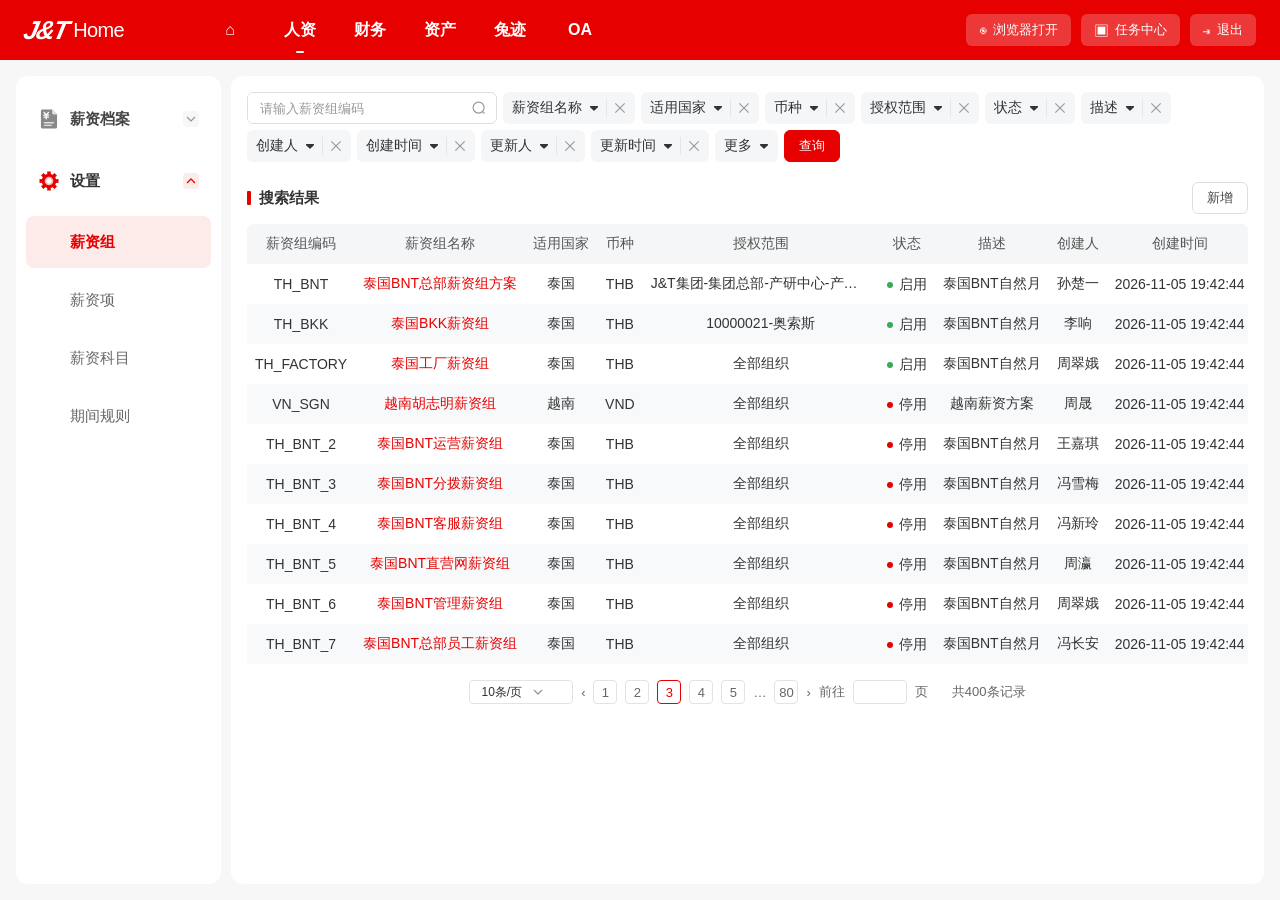
==== commit f64ac41b: "Fix more filter dropdown stacking" ====
--- a/payroll-system/index.html
+++ b/payroll-system/index.html
@@ -48,7 +48,7 @@
     .searchbox input{width:100%;height:100%;border:0;outline:0;padding:0 12px;font-size:13px}
     .search-ico{width:34px;height:100%;flex:0 0 34px;display:flex;align-items:center;justify-content:center}
     .search-ico img{display:block;width:14px;height:14px}
-    .filter-wrap{position:relative;display:inline-flex}
+    .filter-wrap{position:relative;display:inline-flex}.filter-wrap.filter-open,.more-filter-wrap{z-index:16}
     .filter-chip{height:32px;max-width:300px;border:0;border-radius:6px;background:#f5f6f7;color:#333;padding:0 8px 0 10px;display:flex;align-items:center;gap:6px;font-size:14px;white-space:nowrap;text-align:left}
     .filter-chip:hover,.filter-chip.open{background:#fdebe8;color:#e60000}
     .filter-chip.has-selection{width:auto;background:#fdebe8;color:#333}
@@ -645,6 +645,8 @@
       });
       var initial={page:'groups',settingsOpen:true,groups:defaultGroups,items:defaultItems,subjectGroups:defaultSubjectGroups,periods:defaultPeriods,employees:employees,archive:defaultArchive,columns:['工号','姓名','雇佣记录编号','部门','岗位','薪资组','生效日期','币种','基本工资','定调调薪原因','定调调薪说明','创建人'],filters:{},filterVisibility:{},filterSearch:{},filterCalendars:{},openFilter:'',openSelect:'',drawer:null,modal:null,formDraft:null,selectedEmployee:'EMP10001',selectedRecord:null,toast:null,archiveView:'all',pageSize:10,columnOptions:['工号','姓名','雇佣记录编号','部门','岗位','薪资组','生效日期','币种','定调调薪原因','定调调薪说明','创建人','创建时间','更新人','更新时间','基本工资','固定津贴','交通津贴','夜班津贴','其他薪资项'],year:'2026'};
       var state=loadState();
+      function isolatePageFilterState(field){var byPage=state[field+'ByPage']||{};var legacy=state[field]||{};var activePage=filterPageKey(state.page);if(Object.keys(legacy).length)byPage[activePage]=Object.assign({},byPage[activePage]||{},legacy);state[field+'ByPage']=byPage;Object.defineProperty(state,field,{configurable:true,enumerable:true,get:function(){var page=filterPageKey();return byPage[page]||(byPage[page]={})},set:function(value){byPage[filterPageKey()]=value||{}}})}
+      ['filters','filterSearch','filterCalendars'].forEach(isolatePageFilterState);
       var filterDefinitions={
         groups:[['薪资组名称',['全部','泰国BNT总部薪资组方案','泰国BKK薪资组']],['适用国家',['全部','泰国','越南']],['币种',['全部','THB','VND','USD']],['授权范围',['全部','全部组织','自定义']],['状态'],['描述',[],true,'text'],['创建人',['全部']],['创建时间',[],true,'date-range'],['更新人',['全部']],['更新时间',[],true,'date-range']],
         items:[['薪资项名称',['全部','基本工资','固定津贴','交通津贴']],['适用范围',['全部','全部薪资组','自定义']],['状态'],['描述',[],true,'text'],['创建人',['全部']],['创建时间',[],true,'date-range'],['更新人',['全部']],['更新时间',[],true,'date-range'],['数据类型',['全部','数值','文本','日期'],false],['计量单位',['全部','月','半月','日','小时'],false]],
@@ -652,6 +654,11 @@
         periods:[['适用组织',['全部','全部组织','自定义']],['状态'],['描述',[],true,'text'],['创建人',['全部']],['创建时间',[],true,'date-range'],['更新人',['全部']],['更新时间',[],true,'date-range'],['发薪周期',['全部','月薪','半月薪','周薪'],false]],
         archives:[['工号/姓名',['全部','工号','姓名']],['部门',['全部','运营部-曼谷分拨']],['岗位',['全部','运营专员']],['薪资组',['全部','TH-BKK','TH-BNT']],['人员范围',['全部','在职','离职']],['主兼职',['全部','主岗','兼岗']],['生效日期',[],true,'date-range'],['创建人',['全部']],['创建时间',[],true,'date-range'],['更新人',['全部']],['更新时间',[],true,'date-range']]
       };
+      function uniqueFilterOptions(values){var unique=[];(values||[]).forEach(function(value){if(value==null)return;var label=String(value).trim();if(!label||label==='—'||unique.indexOf(label)>=0)return;unique.push(label)});return ['全部'].concat(unique)}
+      function groupScopeLabel(group){return group.scope==='all'?'全部组织':((group.orgs||[]).join('、')||'自定义')}
+      function archiveRangeLabel(employee){return employee.employmentStatus||employee.status||'在职'}
+      function archiveRoleLabel(employee){return employee.roleType||employee.positionType||'主岗'}
+      function filterOptionValues(page,label){var key=filterPageKey(page),source=[];if(key==='groups'){source=state.groups.map(function(group){if(label==='薪资组名称')return group.name;if(label==='适用国家')return group.country;if(label==='币种')return group.currency;if(label==='授权范围')return groupScopeLabel(group);if(label==='状态')return group.status;if(label==='创建人'||label==='更新人')return group.creator||'张舒';return ''})}else if(key==='items'){source=state.items.map(function(item){if(label==='薪资项名称')return item.name;if(label==='适用范围')return item.scope||'全部薪资组';if(label==='状态')return item.status;if(label==='数据类型')return item.type;if(label==='计量单位')return item.unit||'—';if(label==='创建人'||label==='更新人')return item.creator||'张舒';return ''})}else if(key==='subjects'){var items=state.subjectGroups.reduce(function(all,group){return all.concat(group.items)},[]);source=items.map(function(item){if(label==='薪资组编码')return item.code;if(label==='适用组织')return item.scope||'全部组织';if(label==='状态')return item.status;if(label==='数据类型')return item.type;if(label==='创建人'||label==='更新人')return item.creator||'张舒';return ''})}else if(key==='periods'){source=state.periods.map(function(period){if(label==='适用组织')return period.scope;if(label==='状态')return period.status;if(label==='发薪周期')return period.cycle;if(label==='创建人'||label==='更新人')return period.creator||'张舒';return ''})}else if(key==='archives'){var employees=state.employees.filter(function(employee){return state.archiveView==='unpriced'?employee.needSalary:!employee.needSalary});source=employees.map(function(employee){if(label==='工号/姓名')return ['工号','姓名'];if(label==='部门')return employee.dept;if(label==='岗位')return employee.job;if(label==='薪资组')return employee.group;if(label==='人员范围')return archiveRangeLabel(employee);if(label==='主兼职')return archiveRoleLabel(employee);if(label==='创建人'||label==='更新人')return '张舒';return ''}).reduce(function(all,value){return all.concat(value)},[])}return uniqueFilterOptions(source)}
       function migrateWeeklyPeriods(periods){var oldNames={'p1':'泰国-代理区A(16-31)自然月','p2':'泰国BNT自然月','p3':'泰国-代理区A(1-15)半月薪','p4':'泰国-代理区A(16-31)半月薪','p5':'泰国工厂区半月薪','p6':'泰国-代理区A(1-15)半月薪'},weeklyNames={'p1':'泰国-代理区A(16-31)周薪','p2':'泰国BNT周薪','p3':'泰国-代理区A(1-15)周薪','p4':'泰国-代理区A(16-31)周薪','p5':'泰国工厂区周薪','p6':'泰国-代理区A(1-15)周薪'};return (periods||[]).map(function(period){if(oldNames[period.id]===period.name)return Object.assign({},period,{name:weeklyNames[period.id],cycle:'周薪'});return period})}
       function loadState(){try{var raw=localStorage.getItem(STORAGE_KEY);if(!raw)return initial;var saved=JSON.parse(raw),loaded=Object.assign({},initial,saved);loaded.periods=migrateWeeklyPeriods(loaded.periods);return loaded}catch(e){return initial}}
       function persist(){try{localStorage.setItem(STORAGE_KEY,JSON.stringify({page:state.page,groups:state.groups,items:state.items,subjectGroups:state.subjectGroups,periods:state.periods,employees:state.employees,archive:state.archive,columns:state.columns,archiveView:state.archiveView,filterVisibility:state.filterVisibility}))}catch(e){}}
@@ -668,7 +675,7 @@
       function subjectToggleAction(item){if(isProtectedSubject(item)&&item.status==='启用')return '<span class="tip-pill subject-disabled-action" aria-disabled="true">停用<span class="tooltip">系统预置项不可停用</span></span>';return rowAction('toggle-subject',item.status==='启用'?'停用':'启用',item.id)}
       function pagination(total){var p=state.filters.page||3;return '<div class="pagination">'+selectControl('__page-size',String(state.pageSize||10),[{value:'10',label:'10条/页'},{value:'20',label:'20条/页'}],{kind:'page-size',className:'page-size-select'})+'<span>‹</span><button class="page-num">1</button><button class="page-num">2</button><button class="page-num current">'+p+'</button><button class="page-num">4</button><button class="page-num">5</button><span>…</span><button class="page-num">80</button><span>›</span><span>前往</span><input class="page-go"><span>页</span><span style="margin-left:16px">共'+total+'条记录</span></div>'}
       function filterType(label){var definitions=filterDefinitions[filterPageKey()]||[];var definition=definitions.find(function(item){return item[0]===label});return definition&&definition[3]||'enum'}
-      function filterValues(label){var selected=state.filters[label];if(!selected||selected==='全部'||typeof selected==='object')return [];return Array.isArray(selected)?selected:[selected]}
+      function filterValues(label){var selected=state.filters[label];if(!selected||selected==='全部')return [];if(Array.isArray(selected))return selected;if(typeof selected==='object')return [];return [selected]}
       function filterHasValue(label,type){var value=state.filters[label];if(type==='text')return typeof value==='string'&&!!value.trim();if(type==='date-range')return !!(value&&(value.start||value.end));return filterValues(label).length>0}
       function filterSummary(label,type){var value=state.filters[label];if(type==='text')return String(value||'').trim();if(type==='date-range'&&value){if(value.start&&value.end)return value.start+' 至 '+value.end;return value.start||value.end||''}return filterValues(label).join('、')}
       function renderFilterOptionsMenu(filterKey,options,className,hasResults){var value=state.filterSearch&&state.filterSearch[filterKey]||'';return '<div class="filter-menu filter-options-menu '+(className||'')+'"><div class="filter-menu-search"><div class="filter-menu-search-control"><input type="search" class="filter-menu-search-input" data-filter-menu-search="'+esc(filterKey)+'" aria-label="搜索筛选选项" placeholder="请输入" value="'+esc(value)+'"><img class="filter-menu-search-icon" src="assets/figma-icons/search.svg" alt=""></div></div><div class="filter-options-scroll">'+options+'<div class="filter-options-empty"'+(hasResults===false?'':' hidden')+'>暂无匹配选项</div></div></div>'}
@@ -678,22 +685,22 @@
       function renderFilterCalendarMonth(filterKey,year,month,range){var first=new Date(year,month,1),offset=(first.getDay()+6)%7,start=new Date(year,month,1-offset),weekdays=['一','二','三','四','五','六','日'],cells='';for(var i=0;i<42;i++){var date=new Date(start);date.setDate(start.getDate()+i);var iso=filterDateIso(date),isStart=iso===range.start,isEnd=iso===range.end,inRange=!!(range.start&&range.end&&iso>range.start&&iso<range.end),classes='filter-calendar-day'+(date.getMonth()!==month?' outside':'')+(isStart?' range-start':'')+(isEnd?' range-end':'')+(inRange?' in-range':'')+(iso===filterDateIso(new Date())?' today':'');cells+='<button type="button" class="'+classes+'" data-action="filter-date-select" data-filter="'+esc(filterKey)+'" data-value="'+iso+'" aria-label="'+iso+'">'+date.getDate()+'</button>'}return '<section class="filter-calendar-month"><div class="filter-calendar-weekdays">'+weekdays.map(function(day){return '<span>'+day+'</span>'}).join('')+'</div><div class="filter-calendar-days">'+cells+'</div></section>'}
       function renderFilterDateMenu(filterKey){var view=filterCalendarView(filterKey),next=new Date(view.year,view.month+1,1),range=state.filters[filterKey]||{},title=function(year,month){return year+'年'+(month+1)+'月'};return '<div class="filter-menu filter-date-menu"><div class="filter-calendar-nav"><button type="button" class="filter-calendar-nav-button" data-action="filter-date-prev" data-filter="'+esc(filterKey)+'" aria-label="上个月">‹</button><div class="filter-calendar-month-titles"><span>'+title(view.year,view.month)+'</span><span>'+title(next.getFullYear(),next.getMonth())+'</span></div><button type="button" class="filter-calendar-nav-button" data-action="filter-date-next" data-filter="'+esc(filterKey)+'" aria-label="下个月">›</button></div><div class="filter-calendar-months">'+renderFilterCalendarMonth(filterKey,view.year,view.month,range)+renderFilterCalendarMonth(filterKey,next.getFullYear(),next.getMonth(),range)+'</div><div class="filter-calendar-footer"><span class="filter-calendar-range">开始日期：'+esc(range.start||'请选择')+'　至　结束日期：'+esc(range.end||'请选择')+'</span><button type="button" class="filter-calendar-clear" data-action="clear-filter" data-filter="'+esc(filterKey)+'">清除</button></div></div>'}
       function focusFilterMenuSearch(filterKey){var input=document.querySelector('[data-filter-menu-search="'+CSS.escape(filterKey)+'"]');if(input){input.focus();var end=input.value.length;input.setSelectionRange(end,end)}}
-      function filterChip(label,options,type){var open=state.openFilter===label,kind=type||'enum';var opts=options||['全部','启用','停用'];var selected=filterValues(label);var hasSelection=filterHasValue(label,kind);var labelText=hasSelection?label+'：'+filterSummary(label,kind):label;var query=(state.filterSearch&&state.filterSearch[label]||'').trim().toLocaleLowerCase(),visibleCount=0;var caret='<span class="caret"><img class="state-default" src="assets/figma-icons/filter-caret.svg" alt=""><img class="state-active" src="assets/figma-icons/filter-caret-active.svg" alt=""></span>';var tail=hasSelection?caret+'<span class="filter-clear selected-clear" data-action="clear-filter" data-filter="'+esc(label)+'" title="清除筛选"><img src="assets/figma-icons/filter-selection-clear.svg" alt=""></span>':caret+'<span class="filter-sep"></span><span class="filter-clear" data-action="clear-filter" data-filter="'+esc(label)+'" title="清除筛选"><img class="state-default" src="assets/figma-icons/filter-clear.svg" alt=""><img class="state-active" src="assets/figma-icons/filter-clear-active.svg" alt=""></span>';var menu=kind==='text'?renderFilterTextMenu(label):kind==='date-range'?renderFilterDateMenu(label):renderFilterOptionsMenu(label,opts.map(function(o){var checked=o==='全部'?!hasSelection:selected.indexOf(o)>=0;var visible=!query||o.toLocaleLowerCase().indexOf(query)>=0;if(visible)visibleCount++;return '<button class="filter-option '+(checked?'checked':'')+'"'+(visible?'':' hidden')+' data-action="filter-select" data-filter="'+esc(label)+'" data-value="'+esc(o)+'" data-filter-search-value="'+esc(o)+'" aria-pressed="'+checked+'"><span class="filter-check">'+(checked?'✓':'')+'</span><span>'+esc(o)+'</span></button>'}).join(''),'',visibleCount>0);return '<div class="filter-wrap"><button class="filter-chip '+(open?'open ':'')+(hasSelection?'has-selection':'')+'" data-action="toggle-filter" data-filter="'+esc(label)+'" aria-expanded="'+open+'"><span class="filter-label">'+esc(labelText)+'</span>'+tail+'</button>'+(open?menu:'')+'</div>'}
+      function filterChip(label,options,type){var open=state.openFilter===label,kind=type||'enum';var opts=options||['全部','启用','停用'];var selected=filterValues(label);var hasSelection=filterHasValue(label,kind);var labelText=hasSelection?label+'：'+filterSummary(label,kind):label;var query=(state.filterSearch&&state.filterSearch[label]||'').trim().toLocaleLowerCase(),visibleCount=0;var caret='<span class="caret"><img class="state-default" src="assets/figma-icons/filter-caret.svg" alt=""><img class="state-active" src="assets/figma-icons/filter-caret-active.svg" alt=""></span>';var tail=hasSelection?caret+'<span class="filter-clear selected-clear" data-action="clear-filter" data-filter="'+esc(label)+'" title="清除筛选"><img src="assets/figma-icons/filter-selection-clear.svg" alt=""></span>':caret+'<span class="filter-sep"></span><span class="filter-clear" data-action="clear-filter" data-filter="'+esc(label)+'" title="清除筛选"><img class="state-default" src="assets/figma-icons/filter-clear.svg" alt=""><img class="state-active" src="assets/figma-icons/filter-clear-active.svg" alt=""></span>';var menu=kind==='text'?renderFilterTextMenu(label):kind==='date-range'?renderFilterDateMenu(label):renderFilterOptionsMenu(label,opts.map(function(o){var checked=o==='全部'?!hasSelection:selected.indexOf(o)>=0;var visible=!query||o.toLocaleLowerCase().indexOf(query)>=0;if(visible)visibleCount++;return '<button class="filter-option '+(checked?'checked':'')+'"'+(visible?'':' hidden')+' data-action="filter-select" data-filter="'+esc(label)+'" data-value="'+esc(o)+'" data-filter-search-value="'+esc(o)+'" aria-pressed="'+checked+'"><span class="filter-check">'+(checked?'✓':'')+'</span><span>'+esc(o)+'</span></button>'}).join(''),'',visibleCount>0);return '<div class="filter-wrap '+(open?'filter-open':'')+'"><button class="filter-chip '+(open?'open ':'')+(hasSelection?'has-selection':'')+'" data-action="toggle-filter" data-filter="'+esc(label)+'" aria-expanded="'+open+'"><span class="filter-label">'+esc(labelText)+'</span>'+tail+'</button>'+(open?menu:'')+'</div>'}
       function filterPageKey(page){var key=page||state.page;return key==='unpriced'?'archives':key}
       function isFilterVisible(page,definition){var key=filterPageKey(page),selected=state.filterVisibility&&state.filterVisibility[key];if(!Array.isArray(selected))return definition[2]!==false;return selected.indexOf(definition[0])>=0}
-      function renderFilterToolbar(page){var key=filterPageKey(page),definitions=filterDefinitions[key]||[],chips=definitions.filter(function(d){return isFilterVisible(key,d)}).map(function(d){return filterChip(d[0],d[1],d[3])}).join(''),open=state.openFilter==='__more__',query=(state.filterSearch&&state.filterSearch.__more__||'').trim().toLocaleLowerCase(),visibleCount=0;var menu=definitions.map(function(d){var checked=isFilterVisible(key,d),visible=!query||d[0].toLocaleLowerCase().indexOf(query)>=0;if(visible)visibleCount++;return '<button type="button" class="filter-option more-filter-option '+(checked?'checked':'')+'"'+(visible?'':' hidden')+' data-action="toggle-filter-visibility" data-filter-field="'+esc(d[0])+'" data-filter-search-value="'+esc(d[0])+'" aria-pressed="'+checked+'"><span class="filter-check">'+(checked?'✓':'')+'</span><span>'+esc(d[0])+'</span></button>'}).join('');var more='<div class="filter-wrap more-filter-wrap"><button class="filter-chip more-filter-chip '+(open?'open':'')+'" data-action="toggle-filter" data-filter="__more__" aria-expanded="'+open+'"><span class="filter-label">更多</span><span class="caret"><img class="state-default" src="assets/figma-icons/filter-caret.svg" alt=""><img class="state-active" src="assets/figma-icons/filter-caret-active.svg" alt=""></span></button>'+(open?renderFilterOptionsMenu('__more__',menu,'more-filter-menu',visibleCount>0):'')+'</div>';return chips+'<div class="toolbar-query-actions">'+more+'<button class="btn primary" data-action="search">查询</button></div>'}
+      function renderFilterToolbar(page){var key=filterPageKey(page),definitions=filterDefinitions[key]||[],chips=definitions.filter(function(d){return isFilterVisible(key,d)}).map(function(d){return filterChip(d[0],d[3]==='text'||d[3]==='date-range'?d[1]:filterOptionValues(key,d[0]),d[3])}).join(''),open=state.openFilter==='__more__',query=(state.filterSearch&&state.filterSearch.__more__||'').trim().toLocaleLowerCase(),visibleCount=0;var menu=definitions.map(function(d){var checked=isFilterVisible(key,d),visible=!query||d[0].toLocaleLowerCase().indexOf(query)>=0;if(visible)visibleCount++;return '<button type="button" class="filter-option more-filter-option '+(checked?'checked':'')+'"'+(visible?'':' hidden')+' data-action="toggle-filter-visibility" data-filter-field="'+esc(d[0])+'" data-filter-search-value="'+esc(d[0])+'" aria-pressed="'+checked+'"><span class="filter-check">'+(checked?'✓':'')+'</span><span>'+esc(d[0])+'</span></button>'}).join('');var more='<div class="filter-wrap more-filter-wrap"><button class="filter-chip more-filter-chip '+(open?'open':'')+'" data-action="toggle-filter" data-filter="__more__" aria-expanded="'+open+'"><span class="filter-label">更多</span><span class="caret"><img class="state-default" src="assets/figma-icons/filter-caret.svg" alt=""><img class="state-active" src="assets/figma-icons/filter-caret-active.svg" alt=""></span></button>'+(open?renderFilterOptionsMenu('__more__',menu,'more-filter-menu',visibleCount>0):'')+'</div>';return chips+'<div class="toolbar-query-actions">'+more+'<button class="btn primary" data-action="search">查询</button></div>'}
       function matchesFilter(key,value){var kind=filterType(key),selected=state.filters[key];if(kind==='text'){var query=String(selected||'').trim().toLocaleLowerCase();return !query||String(value==null?'':value).toLocaleLowerCase().indexOf(query)>=0}if(kind==='date-range'){if(!selected||(!selected.start&&!selected.end))return true;var date=String(value||'').slice(0,10);return (!selected.start||date>=selected.start)&&(!selected.end||date<=selected.end)}var values=filterValues(key);if(!values.length)return true;return Array.isArray(value)?values.some(function(item){return value.indexOf(item)>=0}):values.indexOf(value)>=0}
       function filterRows(rows,fields){return rows.filter(function(row){return Object.keys(fields).every(function(key){return matchesFilter(key,fields[key](row))})})}
       function renderTopbar(){return '<header class="topbar"><div class="brand"><span class="brand-mark">J&amp;T</span><span class="brand-home">Home</span></div><nav class="topnav"><span class="topnav-item" title="首页">⌂</span><span class="topnav-item active">人资</span><span class="topnav-item">财务</span><span class="topnav-item">资产</span><span class="topnav-item">兔迹</span><span class="topnav-item">OA</span></nav><div class="topnav-right"><button class="top-action"><span class="mini">◉</span>浏览器打开</button><button class="top-action"><span class="mini">▣</span>任务中心</button><button class="top-action"><span class="mini">⇥</span>退出</button></div></header>'}
       function renderSidebar(){var current=state.page;var archives=['archives','unpriced'].indexOf(current)>=0;var settings=['groups','subjects','items','periods'].indexOf(current)>=0;var archiveIcon=archives?'sidebar-archive-active.svg':'sidebar-archive.svg';var settingsIcon=settings?'sidebar-settings-active.svg':'sidebar-settings.svg';var archiveChevron=archives?'sidebar-chevron-expanded.svg':'sidebar-chevron-collapsed.svg';var settingsChevron=state.settingsOpen?'sidebar-chevron-expanded.svg':'sidebar-chevron-collapsed.svg';return '<aside class="sidebar"><button class="nav-row '+(archives?'active':'')+'" data-action="nav" data-page="archives"><span class="nav-ico"><img src="assets/figma-icons/'+archiveIcon+'" alt=""></span><span>薪资档案</span><span class="nav-chevron '+(archives?'open':'')+'"><img src="assets/figma-icons/'+archiveChevron+'" alt=""></span></button>'+(archives?'<div class="subnav"><button class="active" data-action="nav" data-page="archives">员工薪资档案</button></div>':'')+'<button class="nav-row '+(settings?'active':'')+'" data-action="toggle-settings"><span class="nav-ico"><img src="assets/figma-icons/'+settingsIcon+'" alt=""></span><span>设置</span><span class="nav-chevron '+(state.settingsOpen?'open':'')+'"><img src="assets/figma-icons/'+settingsChevron+'" alt=""></span></button>'+(state.settingsOpen?'<div class="subnav"><button class="'+(current==='groups'?'active':'')+'" data-action="nav" data-page="groups">薪资组</button><button class="'+(current==='items'?'active':'')+'" data-action="nav" data-page="items">薪资项</button><button class="'+(current==='subjects'?'active':'')+'" data-action="nav" data-page="subjects">薪资科目</button><button class="'+(current==='periods'?'active':'')+'" data-action="nav" data-page="periods">期间规则</button></div>':'')+'</aside>'}
       function renderTitle(text,actions){return '<div class="section-title"><span>'+esc(text)+'</span><div class="section-actions">'+(actions||'')+'</div></div>'}
-      function renderGroupPage(){var rows=state.groups.slice();var query=(state.filters.groupSearch||'').trim().toLowerCase();if(query)rows=rows.filter(function(g){return (g.code+g.name+g.country+g.currency).toLowerCase().indexOf(query)>=0});rows=filterRows(rows,{'薪资组名称':function(g){return g.name},'适用国家':function(g){return g.country},'币种':function(g){return g.currency},'授权范围':function(g){return g.scope==='all'?'全部组织':'自定义'},'状态':function(g){return g.status},'描述':function(g){return g.desc||''},'创建人':function(g){return g.creator||'张舒'},'创建时间':function(g){return g.created||'2026-11-05 19:42:44'},'更新人':function(g){return g.creator||'张舒'},'更新时间':function(g){return g.updated||g.created||'2026-11-05 19:42:44'}});return '<div class="page-content"><div class="toolbar"><div class="searchbox"><input placeholder="请输入薪资组编码" data-search="groupSearch" value="'+esc(state.filters.groupSearch||'')+'"><span class="search-ico"><img src="assets/figma-icons/search.svg" alt=""></span></div>'+renderFilterToolbar('groups')+'</div>'+renderTitle('搜索结果','<button class="btn" data-action="new-group">新增</button>')+'<div class="table-wrap"><table><thead><tr><th>薪资组编码</th><th>薪资组名称</th><th>适用国家</th><th>币种</th><th>授权范围</th><th>状态</th><th>描述</th><th>创建人</th><th>创建时间</th><th>更新人</th><th>更新时间</th><th>操作</th></tr></thead><tbody>'+rows.map(function(g){return '<tr><td>'+esc(g.code)+'</td><td style="color:var(--brand)"><span class="ellipsis">'+esc(g.name)+'</span></td><td>'+esc(g.country)+'</td><td>'+esc(g.currency)+'</td><td><span class="ellipsis">'+esc(g.scope==='all'?'全部组织':(g.orgs||[]).join('、'))+'</span></td><td>'+status(g.status)+'</td><td><span class="ellipsis">'+esc(g.desc)+'</span></td><td>'+esc(g.creator||'张舒')+'</td><td>'+esc(g.created||'2026-11-05 19:42:44')+'</td><td>'+esc(g.creator||'张舒')+'</td><td>'+esc(g.created||'2026-11-05 19:42:44')+'</td><td>'+rowAction('edit-group','编辑',g.id)+rowAction('toggle-group',g.status==='启用'?'停用':'启用',g.id)+'</td></tr>'}).join('')+'</tbody></table></div>'+pagination(400)+'</div>'}
-      function renderItemPage(){var rows=state.items.slice().sort(function(a,b){return Number(a.seq)-Number(b.seq)});var q=(state.filters.itemSearch||'').toLowerCase();if(q)rows=rows.filter(function(i){return (i.code+i.name).toLowerCase().indexOf(q)>=0});rows=filterRows(rows,{'薪资项名称':function(i){return i.name},'适用范围':function(i){return i.scope},'状态':function(i){return i.status},'数据类型':function(i){return i.type},'计量单位':function(i){return i.unit},'描述':function(i){return i.desc||''},'创建人':function(i){return i.creator||'张舒'},'创建时间':function(i){return i.created||'2026-11-05 19:42:44'},'更新人':function(i){return i.creator||'张舒'},'更新时间':function(i){return i.updated||i.created||'2026-11-05 19:42:44'}});return '<div class="page-content"><div class="toolbar"><div class="searchbox"><input placeholder="请输入薪资项编码" data-search="itemSearch" value="'+esc(state.filters.itemSearch||'')+'"><span class="search-ico"><img src="assets/figma-icons/search.svg" alt=""></span></div>'+renderFilterToolbar('items')+'</div>'+renderTitle('搜索结果','<button class="btn" data-action="new-item">新增</button>')+'<div class="table-wrap"><table><thead><tr><th>序号</th><th>薪资项编码</th><th>薪资项名称</th><th>数据类型</th><th>计量单位</th><th>适用范围</th><th>状态</th><th>描述</th><th>创建人</th><th>创建时间</th><th>操作</th></tr></thead><tbody>'+rows.map(function(i){return '<tr><td>'+esc(i.seq)+'</td><td>'+esc(i.code)+'</td><td>'+esc(i.name)+(i.seq===10?'<span class="system-badge">系统</span>':'')+'</td><td>'+esc(i.type)+'</td><td>'+esc(i.unit||'—')+'</td><td><span class="ellipsis">'+esc(i.scope||'全部薪资组')+'</span></td><td>'+status(i.status)+'</td><td><span class="ellipsis">'+esc(i.desc)+'</span></td><td>'+esc(i.creator||'张舒')+'</td><td>2026-11-05 19:42:44</td><td>'+rowAction('edit-item','编辑',i.id)+rowAction('toggle-item',i.status==='启用'?'停用':'启用',i.id)+'</td></tr>'}).join('')+'</tbody></table></div>'+pagination(400)+'</div>'}
-      function renderSubjectPage(){var flat=[];var query=(state.filters.subjectSearch||'').toLowerCase();var subjectGroups=state.subjectGroups.map(function(g){var matched=g.items.filter(function(i){if(query&&(i.code+i.name+i.desc).toLowerCase().indexOf(query)<0)return false;var statusValues=filterValues('状态');if(statusValues.length&&statusValues.indexOf(i.status)<0)return false;var scopeValues=filterValues('适用组织');if(scopeValues.length){var value=i.scope==='全部组织'?'J&T集团':'自定义';if(scopeValues.indexOf(value)<0)return false}var typeValues=filterValues('数据类型');if(typeValues.length&&typeValues.indexOf(i.type)<0)return false;if(!matchesFilter('描述',i.desc||''))return false;if(!matchesFilter('创建人',i.creator||'张舒'))return false;if(!matchesFilter('创建时间',i.created||'2026-11-05 19:42:44'))return false;if(!matchesFilter('更新人',i.creator||'张舒'))return false;if(!matchesFilter('更新时间',i.updated||i.created||'2026-11-05 19:42:44'))return false;return true});return Object.assign({},g,{items:matched})});subjectGroups.forEach(function(g,groupIndex){var stripe=groupIndex%2?'stripe-gray':'stripe-white';flat.push('<tr class="group-head '+stripe+(g.expanded?' expanded':'')+'"><td colspan="11"><span class="group-name"><button class="group-expand" data-action="toggle-subject-group" data-id="'+esc(g.id)+'">'+(g.expanded?'<img src="assets/figma-icons/group-expanded.svg" alt="">':'<img src="assets/figma-icons/group-collapsed.svg" alt="">')+'</button>'+esc(g.name)+'<span class="group-count">'+g.items.length+'项</span><button class="group-control" data-action="rename-subject-group" data-id="'+esc(g.id)+'" title="编辑"><img src="assets/figma-icons/group-edit.svg" alt=""></button><button class="group-control" data-action="delete-subject-group" data-id="'+esc(g.id)+'" title="删除"><img src="assets/figma-icons/group-delete.svg" alt=""></button></span></td></tr>');if(g.expanded)g.items.forEach(function(i){flat.push('<tr class="group-member '+stripe+'"><td>'+esc(i.code)+'</td><td>'+esc(i.name)+(i.system?'<span class="system-badge">系统</span>':'')+'</td><td><span class="ellipsis">'+esc(i.scope||'全部组织')+'</span></td><td>'+esc(i.type)+'</td><td>'+status(i.status)+'</td><td>'+esc(i.desc||'—')+'</td><td>'+esc(i.creator||'张舒')+'</td><td>2026-11-05 19:42:44</td><td>'+esc(i.creator||'张舒')+'</td><td>2026-11-05 19:42:44</td><td>'+rowAction('edit-subject','编辑',i.id)+subjectToggleAction(i)+'</td></tr>')})});return '<div class="page-content"><div class="toolbar"><div class="searchbox"><input placeholder="请输入薪资科目名称" data-search="subjectSearch" value="'+esc(state.filters.subjectSearch||'')+'"><span class="search-ico"><img src="assets/figma-icons/search.svg" alt=""></span></div>'+renderFilterToolbar('subjects')+'</div>'+renderTitle('搜索结果','<button class="btn" data-action="new-subject-group">新建分组</button><span class="section-actions-divider" aria-hidden="true"></span><button class="btn" data-action="batch-subject">批量新增</button><button class="btn" data-action="new-subject">新增</button>')+'<div class="table-wrap"><table class="subject-table"><thead><tr><th>薪资科目编码</th><th>薪资科目名称</th><th>授权范围</th><th>数据类型</th><th>状态</th><th>描述</th><th>创建人</th><th>创建时间</th><th>更新人</th><th>更新时间</th><th>操作</th></tr></thead><tbody>'+flat.join('')+'</tbody></table></div>'+pagination(400)+'</div>'}
-      function renderPeriodPage(){var rows=state.periods.slice();var q=(state.filters.periodSearch||'').toLowerCase();if(q)rows=rows.filter(function(p){return (p.name+p.cycle+p.scope).toLowerCase().indexOf(q)>=0});rows=filterRows(rows,{'适用组织':function(p){return p.scope==='全部组织'?'全部组织':'自定义'},'状态':function(p){return p.status},'发薪周期':function(p){return p.cycle},'描述':function(p){return p.desc||''},'创建人':function(p){return p.creator||'张舒'},'创建时间':function(p){return p.created||'2026-11-05 19:42:44'},'更新人':function(p){return p.updatedBy||p.creator||'张舒'},'更新时间':function(p){return p.updated||'2026-11-05 19:42:44'}});return '<div class="page-content"><div class="toolbar"><div class="searchbox"><input placeholder="请输入期间规则名称" data-search="periodSearch" value="'+esc(state.filters.periodSearch||'')+'"><span class="search-ico"><img src="assets/figma-icons/search.svg" alt=""></span></div>'+renderFilterToolbar('periods')+'</div>'+renderTitle('搜索结果','<button class="btn" data-action="new-period">新增</button>')+'<div class="table-wrap"><table><thead><tr><th>期间规则名称</th><th>授权范围</th><th>币种</th><th>发薪周期</th><th>首个期间生成时间</th><th>状态</th><th>描述</th><th>创建人</th><th>创建时间</th><th>更新人</th><th>更新时间</th><th>操作</th></tr></thead><tbody>'+rows.map(function(p){return '<tr><td>'+(p.cycle==='周薪'?'<button class="link-red" data-action="view-weekly" data-id="'+esc(p.id)+'">'+esc(p.name)+'</button>':esc(p.name))+'</td><td><span class="ellipsis">'+esc(p.scope)+'</span></td><td>'+esc(p.currency||'THB')+'</td><td>'+esc(p.cycle)+'</td><td>'+esc(p.first||'—')+'</td><td>'+status(p.status)+'</td><td>'+esc(p.desc)+'</td><td>'+esc(p.creator)+'</td><td>2026-11-05 19:42:44</td><td>'+esc(p.creator)+'</td><td>2026-11-05 19:42:44</td><td>'+rowAction('edit-period','编辑',p.id)+rowAction('toggle-period',p.status==='启用'?'停用':'启用',p.id)+'</td></tr>'}).join('')+'</tbody></table></div>'+pagination(400)+'</div>'}
+      function renderGroupPage(){var rows=state.groups.slice();var query=(state.filters.groupSearch||'').trim().toLowerCase();if(query)rows=rows.filter(function(g){return (g.code+g.name+g.country+g.currency).toLowerCase().indexOf(query)>=0});rows=filterRows(rows,{'薪资组名称':function(g){return g.name},'适用国家':function(g){return g.country},'币种':function(g){return g.currency},'授权范围':function(g){return groupScopeLabel(g)},'状态':function(g){return g.status},'描述':function(g){return g.desc||''},'创建人':function(g){return g.creator||'张舒'},'创建时间':function(g){return g.created||'2026-11-05 19:42:44'},'更新人':function(g){return g.creator||'张舒'},'更新时间':function(g){return g.updated||g.created||'2026-11-05 19:42:44'}});return '<div class="page-content"><div class="toolbar"><div class="searchbox"><input placeholder="请输入薪资组编码" data-search="groupSearch" value="'+esc(state.filters.groupSearch||'')+'"><span class="search-ico"><img src="assets/figma-icons/search.svg" alt=""></span></div>'+renderFilterToolbar('groups')+'</div>'+renderTitle('搜索结果','<button class="btn" data-action="new-group">新增</button>')+'<div class="table-wrap"><table><thead><tr><th>薪资组编码</th><th>薪资组名称</th><th>适用国家</th><th>币种</th><th>授权范围</th><th>状态</th><th>描述</th><th>创建人</th><th>创建时间</th><th>更新人</th><th>更新时间</th><th>操作</th></tr></thead><tbody>'+rows.map(function(g){return '<tr><td>'+esc(g.code)+'</td><td style="color:var(--brand)"><span class="ellipsis">'+esc(g.name)+'</span></td><td>'+esc(g.country)+'</td><td>'+esc(g.currency)+'</td><td><span class="ellipsis">'+esc(groupScopeLabel(g))+'</span></td><td>'+status(g.status)+'</td><td><span class="ellipsis">'+esc(g.desc)+'</span></td><td>'+esc(g.creator||'张舒')+'</td><td>'+esc(g.created||'2026-11-05 19:42:44')+'</td><td>'+esc(g.creator||'张舒')+'</td><td>'+esc(g.created||'2026-11-05 19:42:44')+'</td><td>'+rowAction('edit-group','编辑',g.id)+rowAction('toggle-group',g.status==='启用'?'停用':'启用',g.id)+'</td></tr>'}).join('')+'</tbody></table></div>'+pagination(400)+'</div>'}
+      function renderItemPage(){var rows=state.items.slice().sort(function(a,b){return Number(a.seq)-Number(b.seq)});var q=(state.filters.itemSearch||'').toLowerCase();if(q)rows=rows.filter(function(i){return (i.code+i.name).toLowerCase().indexOf(q)>=0});rows=filterRows(rows,{'薪资项名称':function(i){return i.name},'适用范围':function(i){return i.scope||'全部薪资组'},'状态':function(i){return i.status},'数据类型':function(i){return i.type},'计量单位':function(i){return i.unit},'描述':function(i){return i.desc||''},'创建人':function(i){return i.creator||'张舒'},'创建时间':function(i){return i.created||'2026-11-05 19:42:44'},'更新人':function(i){return i.creator||'张舒'},'更新时间':function(i){return i.updated||i.created||'2026-11-05 19:42:44'}});return '<div class="page-content"><div class="toolbar"><div class="searchbox"><input placeholder="请输入薪资项编码" data-search="itemSearch" value="'+esc(state.filters.itemSearch||'')+'"><span class="search-ico"><img src="assets/figma-icons/search.svg" alt=""></span></div>'+renderFilterToolbar('items')+'</div>'+renderTitle('搜索结果','<button class="btn" data-action="new-item">新增</button>')+'<div class="table-wrap"><table><thead><tr><th>序号</th><th>薪资项编码</th><th>薪资项名称</th><th>数据类型</th><th>计量单位</th><th>适用范围</th><th>状态</th><th>描述</th><th>创建人</th><th>创建时间</th><th>操作</th></tr></thead><tbody>'+rows.map(function(i){return '<tr><td>'+esc(i.seq)+'</td><td>'+esc(i.code)+'</td><td>'+esc(i.name)+(i.seq===10?'<span class="system-badge">系统</span>':'')+'</td><td>'+esc(i.type)+'</td><td>'+esc(i.unit||'—')+'</td><td><span class="ellipsis">'+esc(i.scope||'全部薪资组')+'</span></td><td>'+status(i.status)+'</td><td><span class="ellipsis">'+esc(i.desc)+'</span></td><td>'+esc(i.creator||'张舒')+'</td><td>2026-11-05 19:42:44</td><td>'+rowAction('edit-item','编辑',i.id)+rowAction('toggle-item',i.status==='启用'?'停用':'启用',i.id)+'</td></tr>'}).join('')+'</tbody></table></div>'+pagination(400)+'</div>'}
+      function renderSubjectPage(){var flat=[];var query=(state.filters.subjectSearch||'').toLowerCase();var subjectGroups=state.subjectGroups.map(function(g){var candidates=g.items.filter(function(i){return !query||(i.code+i.name+(i.desc||'')).toLowerCase().indexOf(query)>=0});var matched=filterRows(candidates,{'薪资组编码':function(i){return i.code},'适用组织':function(i){return i.scope||'全部组织'},'状态':function(i){return i.status},'数据类型':function(i){return i.type},'描述':function(i){return i.desc||''},'创建人':function(i){return i.creator||'张舒'},'创建时间':function(){return '2026-11-05 19:42:44'},'更新人':function(i){return i.creator||'张舒'},'更新时间':function(){return '2026-11-05 19:42:44'}});return Object.assign({},g,{items:matched})});subjectGroups.forEach(function(g,groupIndex){var stripe=groupIndex%2?'stripe-gray':'stripe-white';flat.push('<tr class="group-head '+stripe+(g.expanded?' expanded':'')+'"><td colspan="11"><span class="group-name"><button class="group-expand" data-action="toggle-subject-group" data-id="'+esc(g.id)+'">'+(g.expanded?'<img src="assets/figma-icons/group-expanded.svg" alt="">':'<img src="assets/figma-icons/group-collapsed.svg" alt="">')+'</button>'+esc(g.name)+'<span class="group-count">'+g.items.length+'项</span><button class="group-control" data-action="rename-subject-group" data-id="'+esc(g.id)+'" title="编辑"><img src="assets/figma-icons/group-edit.svg" alt=""></button><button class="group-control" data-action="delete-subject-group" data-id="'+esc(g.id)+'" title="删除"><img src="assets/figma-icons/group-delete.svg" alt=""></button></span></td></tr>');if(g.expanded)g.items.forEach(function(i){flat.push('<tr class="group-member '+stripe+'"><td>'+esc(i.code)+'</td><td>'+esc(i.name)+(i.system?'<span class="system-badge">系统</span>':'')+'</td><td><span class="ellipsis">'+esc(i.scope||'全部组织')+'</span></td><td>'+esc(i.type)+'</td><td>'+status(i.status)+'</td><td>'+esc(i.desc||'—')+'</td><td>'+esc(i.creator||'张舒')+'</td><td>2026-11-05 19:42:44</td><td>'+esc(i.creator||'张舒')+'</td><td>2026-11-05 19:42:44</td><td>'+rowAction('edit-subject','编辑',i.id)+subjectToggleAction(i)+'</td></tr>')})});return '<div class="page-content"><div class="toolbar"><div class="searchbox"><input placeholder="请输入薪资科目名称" data-search="subjectSearch" value="'+esc(state.filters.subjectSearch||'')+'"><span class="search-ico"><img src="assets/figma-icons/search.svg" alt=""></span></div>'+renderFilterToolbar('subjects')+'</div>'+renderTitle('搜索结果','<button class="btn" data-action="new-subject-group">新建分组</button><span class="section-actions-divider" aria-hidden="true"></span><button class="btn" data-action="batch-subject">批量新增</button><button class="btn" data-action="new-subject">新增</button>')+'<div class="table-wrap"><table class="subject-table"><thead><tr><th>薪资科目编码</th><th>薪资科目名称</th><th>授权范围</th><th>数据类型</th><th>状态</th><th>描述</th><th>创建人</th><th>创建时间</th><th>更新人</th><th>更新时间</th><th>操作</th></tr></thead><tbody>'+flat.join('')+'</tbody></table></div>'+pagination(400)+'</div>'}
+      function renderPeriodPage(){var rows=state.periods.slice();var q=(state.filters.periodSearch||'').toLowerCase();if(q)rows=rows.filter(function(p){return (p.name+p.cycle+p.scope).toLowerCase().indexOf(q)>=0});rows=filterRows(rows,{'适用组织':function(p){return p.scope},'状态':function(p){return p.status},'发薪周期':function(p){return p.cycle},'描述':function(p){return p.desc||''},'创建人':function(p){return p.creator||'张舒'},'创建时间':function(p){return p.created||'2026-11-05 19:42:44'},'更新人':function(p){return p.updatedBy||p.creator||'张舒'},'更新时间':function(p){return p.updated||'2026-11-05 19:42:44'}});return '<div class="page-content"><div class="toolbar"><div class="searchbox"><input placeholder="请输入期间规则名称" data-search="periodSearch" value="'+esc(state.filters.periodSearch||'')+'"><span class="search-ico"><img src="assets/figma-icons/search.svg" alt=""></span></div>'+renderFilterToolbar('periods')+'</div>'+renderTitle('搜索结果','<button class="btn" data-action="new-period">新增</button>')+'<div class="table-wrap"><table><thead><tr><th>期间规则名称</th><th>授权范围</th><th>币种</th><th>发薪周期</th><th>首个期间生成时间</th><th>状态</th><th>描述</th><th>创建人</th><th>创建时间</th><th>更新人</th><th>更新时间</th><th>操作</th></tr></thead><tbody>'+rows.map(function(p){return '<tr><td>'+(p.cycle==='周薪'?'<button class="link-red" data-action="view-weekly" data-id="'+esc(p.id)+'">'+esc(p.name)+'</button>':esc(p.name))+'</td><td><span class="ellipsis">'+esc(p.scope)+'</span></td><td>'+esc(p.currency||'THB')+'</td><td>'+esc(p.cycle)+'</td><td>'+esc(p.first||'—')+'</td><td>'+status(p.status)+'</td><td>'+esc(p.desc)+'</td><td>'+esc(p.creator)+'</td><td>2026-11-05 19:42:44</td><td>'+esc(p.creator)+'</td><td>2026-11-05 19:42:44</td><td>'+rowAction('edit-period','编辑',p.id)+rowAction('toggle-period',p.status==='启用'?'停用':'启用',p.id)+'</td></tr>'}).join('')+'</tbody></table></div>'+pagination(400)+'</div>'}
       function archiveHeaders(){var cols=state.columns||initial.columns;return cols.map(function(c){return '<th>'+esc(c)+'</th>'}).join('')+'<th>操作</th><th><button class="table-gear" data-action="column-settings" title="列设置"><img src="assets/figma-icons/table-settings.svg" alt=""></button></th>'}
       function archiveValue(emp,c){var rec=(state.archive[emp.id]||[]).filter(function(r){return r.status==='当前生效'||r.status==='待生效'}).sort(function(a,b){return b.date.localeCompare(a.date)})[0];if(c==='工号')return emp.no;if(c==='姓名')return emp.name;if(c==='雇佣记录编号')return emp.id;if(c==='部门')return emp.dept;if(c==='岗位')return emp.job;if(c==='薪资组')return emp.group;if(c==='生效日期')return rec?rec.date:emp.date;if(c==='币种')return emp.currency;if(c==='定调调薪原因')return rec?rec.reason:'—';if(c==='定调调薪说明')return rec?rec.note||'—':'—';if(c==='创建人'||c==='更新人')return '张舒';if(c==='创建时间'||c==='更新时间')return '2026-11-05 19:42:44';if(c==='基本工资')return rec?fmtNum(rec.items['基本工资']):'28,000.00';if(c==='固定津贴')return rec?fmtNum(rec.items['固定津贴']):'1,500.00';if(c==='交通津贴')return rec?fmtNum(rec.items['交通津贴']):'800.00';return '—'}
-      function renderArchivePage(){var emps=state.employees.filter(function(e){return state.archiveView==='unpriced'?e.needSalary:!e.needSalary});var q=(state.filters.archiveSearch||'').toLowerCase();if(q)emps=emps.filter(function(e){return (e.id+e.no+e.name+e.dept+e.job).toLowerCase().indexOf(q)>=0});emps=filterRows(emps,{'部门':function(e){return e.dept},'岗位':function(e){return e.job},'薪资组':function(e){return e.group},'人员范围':function(){return '在职'},'主兼职':function(){return '主岗'},'生效日期':function(e){var records=state.archive[e.id]||[];var record=records.filter(function(r){return r.status==='当前生效'||r.status==='待生效'}).sort(function(a,b){return b.date.localeCompare(a.date)})[0];return record?record.date:e.date},'创建人':function(){return '张舒'},'创建时间':function(){return '2026-11-05 19:42:44'},'更新人':function(){return '张舒'},'更新时间':function(){return '2026-11-05 19:42:44'}});var unpricedCount=state.employees.filter(function(e){return e.needSalary}).length;var cols=state.columns||initial.columns;var header=state.archiveView==='unpriced'?['工号','姓名','部门','岗位','薪资组','入职日期']:cols;var top=state.archiveView==='unpriced'?'<div class="back-row"><button class="back-button" data-action="back-archive">← 返回</button></div>':(unpricedCount?'<div class="warning-banner"><span class="warning-icon">!</span>有 <strong>'+unpricedCount+'</strong> 名在职员工尚未建立薪资档案，不在本列表中 <button data-action="show-unpriced">去处理&gt;</button></div>':'');var filter='<div class="toolbar"><div class="searchbox"><input placeholder="请输入雇佣记录编号" data-search="archiveSearch" value="'+esc(state.filters.archiveSearch||'')+'"><span class="search-ico"><img src="assets/figma-icons/search.svg" alt=""></span></div>'+renderFilterToolbar('archives')+'</div>';var rows=emps.map(function(e){return '<tr>'+header.map(function(c){return '<td>'+esc(archiveValue(e,c))+'</td>'}).join('')+'<td>'+ (state.archiveView==='unpriced'?'<button class="link-red" data-action="set-salary" data-id="'+esc(e.id)+'">定薪</button>':'<button class="link-red" data-action="adjust-salary" data-id="'+esc(e.id)+'">调薪</button><button class="link-red" data-action="view-archive" data-id="'+esc(e.id)+'">查看薪资档案</button>')+'</td><td></td></tr>'}).join('');var batch=state.archiveView==='all'?'<button class="btn" data-action="batch-import">批量导入</button>':'';return '<div class="page-content">'+top+filter+renderTitle('搜索结果',batch)+'<div class="table-wrap"><table><thead><tr>'+header.map(function(c){return '<th>'+esc(c)+'</th>'}).join('')+'<th>操作</th><th><button class="table-gear" data-action="column-settings" title="列设置"><img src="assets/figma-icons/table-settings.svg" alt=""></button></th></tr></thead><tbody>'+rows+'</tbody></table></div>'+pagination(state.archiveView==='unpriced'?unpricedCount:400)+'</div>'}
+      function renderArchivePage(){var emps=state.employees.filter(function(e){return state.archiveView==='unpriced'?e.needSalary:!e.needSalary});var q=(state.filters.archiveSearch||'').toLowerCase(),searchTypes=filterValues('工号/姓名');if(q)emps=emps.filter(function(e){var numberMatch=(!searchTypes.length||searchTypes.indexOf('工号')>=0)&&(e.id+e.no).toLowerCase().indexOf(q)>=0,nameMatch=(!searchTypes.length||searchTypes.indexOf('姓名')>=0)&&e.name.toLowerCase().indexOf(q)>=0;return numberMatch||nameMatch});emps=filterRows(emps,{'部门':function(e){return e.dept},'岗位':function(e){return e.job},'薪资组':function(e){return e.group},'人员范围':archiveRangeLabel,'主兼职':archiveRoleLabel,'生效日期':function(e){var records=state.archive[e.id]||[];var record=records.filter(function(r){return r.status==='当前生效'||r.status==='待生效'}).sort(function(a,b){return b.date.localeCompare(a.date)})[0];return record?record.date:e.date},'创建人':function(){return '张舒'},'创建时间':function(){return '2026-11-05 19:42:44'},'更新人':function(){return '张舒'},'更新时间':function(){return '2026-11-05 19:42:44'}});var unpricedCount=state.employees.filter(function(e){return e.needSalary}).length;var cols=state.columns||initial.columns;var header=state.archiveView==='unpriced'?['工号','姓名','部门','岗位','薪资组','入职日期']:cols;var top=state.archiveView==='unpriced'?'<div class="back-row"><button class="back-button" data-action="back-archive">← 返回</button></div>':(unpricedCount?'<div class="warning-banner"><span class="warning-icon">!</span>有 <strong>'+unpricedCount+'</strong> 名在职员工尚未建立薪资档案，不在本列表中 <button data-action="show-unpriced">去处理&gt;</button></div>':'');var filter='<div class="toolbar"><div class="searchbox"><input placeholder="请输入雇佣记录编号" data-search="archiveSearch" value="'+esc(state.filters.archiveSearch||'')+'"><span class="search-ico"><img src="assets/figma-icons/search.svg" alt=""></span></div>'+renderFilterToolbar('archives')+'</div>';var rows=emps.map(function(e){return '<tr>'+header.map(function(c){return '<td>'+esc(archiveValue(e,c))+'</td>'}).join('')+'<td>'+ (state.archiveView==='unpriced'?'<button class="link-red" data-action="set-salary" data-id="'+esc(e.id)+'">定薪</button>':'<button class="link-red" data-action="adjust-salary" data-id="'+esc(e.id)+'">调薪</button><button class="link-red" data-action="view-archive" data-id="'+esc(e.id)+'">查看薪资档案</button>')+'</td><td></td></tr>'}).join('');var batch=state.archiveView==='all'?'<button class="btn" data-action="batch-import">批量导入</button>':'';return '<div class="page-content">'+top+filter+renderTitle('搜索结果',batch)+'<div class="table-wrap"><table><thead><tr>'+header.map(function(c){return '<th>'+esc(c)+'</th>'}).join('')+'<th>操作</th><th><button class="table-gear" data-action="column-settings" title="列设置"><img src="assets/figma-icons/table-settings.svg" alt=""></button></th></tr></thead><tbody>'+rows+'</tbody></table></div>'+pagination(state.archiveView==='unpriced'?unpricedCount:400)+'</div>'}
       function isoWeekNumber(date){var d=new Date(Date.UTC(date.getUTCFullYear(),date.getUTCMonth(),date.getUTCDate()));d.setUTCDate(d.getUTCDate()+4-(d.getUTCDay()||7));var yearStart=new Date(Date.UTC(d.getUTCFullYear(),0,1));return Math.ceil((((d-yearStart)/86400000)+1)/7)}
       function isoWeeksInYear(year){return isoWeekNumber(new Date(Date.UTC(year,11,28)))}
       function isoWeekRange(year,week){var jan4=new Date(Date.UTC(year,0,4));var monday=new Date(jan4);monday.setUTCDate(jan4.getUTCDate()-((jan4.getUTCDay()+6)%7)+(week-1)*7);var sunday=new Date(monday);sunday.setUTCDate(monday.getUTCDate()+6);function fmt(d){return d.getUTCFullYear()+'-'+String(d.getUTCMonth()+1).padStart(2,'0')+'-'+String(d.getUTCDate()).padStart(2,'0')}return fmt(monday)+' 至 '+fmt(sunday)}
@@ -809,7 +816,7 @@
         if(name==='toggle-select'){var selectId=el.getAttribute('data-select-id');state.openSelect=state.openSelect===selectId?'':selectId;renderApp();return}
         if(name==='select-option'){var bind=el.getAttribute('data-select-bind'),value=el.getAttribute('data-select-value'),kind=el.getAttribute('data-select-kind'),multiple=el.getAttribute('data-select-multiple')==='true';if(kind==='year')state.year=Number(value);else if(kind==='page-size')state.pageSize=Number(value);else if(bind&&state.formDraft){if(multiple){var target=state.formDraft;bind.split('.').forEach(function(part){target=target&&target[part]});var values=Array.isArray(target)?target.map(function(v){return String(v)}):[],index=values.indexOf(value);if(index>=0)values.splice(index,1);else values.push(value);setPath(state.formDraft,bind,values)}else setPath(state.formDraft,bind,value)}state.openSelect=multiple?el.getAttribute('data-select-id'):'';renderApp();return}
         if(name==='toggle-filter'){var f=el.getAttribute('data-filter');state.openSelect='';state.filterSearch=state.filterSearch||{};state.filterSearch[f]='';state.openFilter=state.openFilter===f?'':f;renderApp();return}
-        if(name==='filter-select'){var key=el.getAttribute('data-filter');var value=el.getAttribute('data-value');state.filterSearch=state.filterSearch||{};if(value==='全部'){delete state.filters[key];state.openFilter='';state.filterSearch[key]=''}else{var values=filterValues(key).slice();var index=values.indexOf(value);if(index>=0)values.splice(index,1);else values.push(value);if(values.length)state.filters[key]=values;else delete state.filters[key];state.openFilter=key}renderApp();if(state.openFilter)focusFilterMenuSearch(key);return}
+        if(name==='filter-select'){var key=el.getAttribute('data-filter');var value=el.getAttribute('data-value');state.filterSearch=state.filterSearch||{};if(value==='全部'){delete state.filters[key];state.openFilter='';state.filterSearch[key]=''}else{var values=filterValues(key).slice();var index=values.indexOf(value);if(index>=0)values.splice(index,1);else values.push(value);if(values.length)state.filters[key]=values;else delete state.filters[key];state.openFilter=key}renderApp();return}
         if(name==='filter-date-prev'||name==='filter-date-next'){var calendarKey=el.getAttribute('data-filter'),calendar=filterCalendarView(calendarKey),monthDelta=name==='filter-date-prev'?-1:1,nextMonth=new Date(calendar.year,calendar.month+monthDelta,1);state.filterCalendars[calendarKey]={year:nextMonth.getFullYear(),month:nextMonth.getMonth()};state.openFilter=calendarKey;renderApp();return}
         if(name==='filter-date-select'){var dateKey=el.getAttribute('data-filter'),chosen=el.getAttribute('data-value'),dateRange=Object.assign({},state.filters[dateKey]||{});if(!dateRange.start||dateRange.end){dateRange={start:chosen,end:''}}else if(chosen<dateRange.start){dateRange={start:chosen,end:dateRange.start}}else{dateRange.end=chosen}state.filters[dateKey]=dateRange;state.openFilter=dateKey;renderApp();return}
         if(name==='toggle-filter-visibility'){var field=el.getAttribute('data-filter-field'),page=filterPageKey(),definitions=filterDefinitions[page]||[],visible=state.filterVisibility[page];if(!Array.isArray(visible))visible=definitions.filter(function(d){return d[2]!==false}).map(function(d){return d[0]});var index=visible.indexOf(field);if(index>=0){visible.splice(index,1);delete state.filters[field]}else if(definitions.some(function(d){return d[0]===field})){visible.push(field)}state.filterVisibility[page]=visible;state.openFilter='__more__';persist();renderApp();focusFilterMenuSearch('__more__');return}
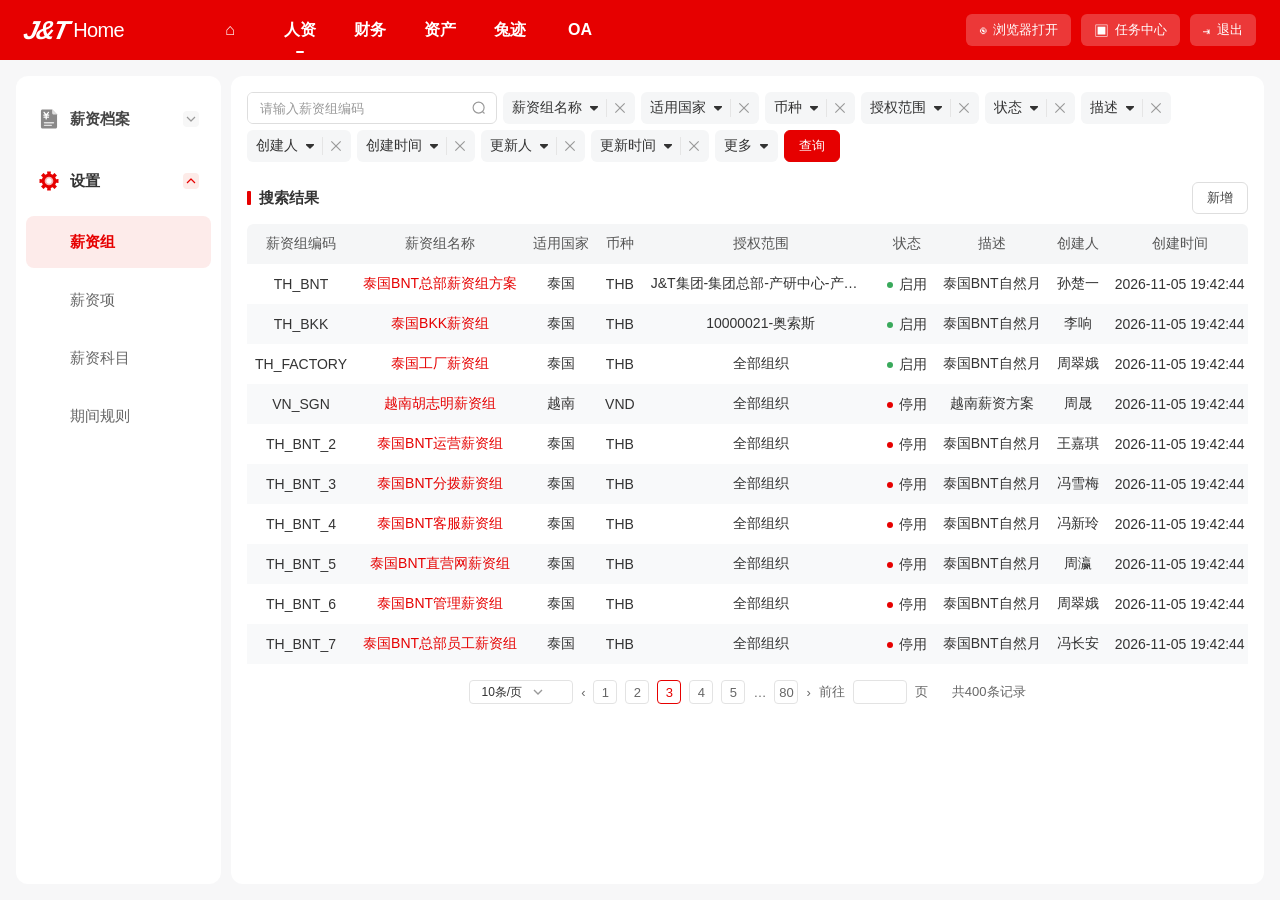
==== commit a45242a1: "Fix filter selection and mappings" ====
--- a/payroll-system/index.html
+++ b/payroll-system/index.html
@@ -650,7 +650,7 @@
       var filterDefinitions={
         groups:[['薪资组名称',['全部','泰国BNT总部薪资组方案','泰国BKK薪资组']],['适用国家',['全部','泰国','越南']],['币种',['全部','THB','VND','USD']],['授权范围',['全部','全部组织','自定义']],['状态'],['描述',[],true,'text'],['创建人',['全部']],['创建时间',[],true,'date-range'],['更新人',['全部']],['更新时间',[],true,'date-range']],
         items:[['薪资项名称',['全部','基本工资','固定津贴','交通津贴']],['适用范围',['全部','全部薪资组','自定义']],['状态'],['描述',[],true,'text'],['创建人',['全部']],['创建时间',[],true,'date-range'],['更新人',['全部']],['更新时间',[],true,'date-range'],['数据类型',['全部','数值','文本','日期'],false],['计量单位',['全部','月','半月','日','小时'],false]],
-        subjects:[['薪资组编码',['全部','TH_BKK','TH_BNT']],['适用组织',['全部','J&T集团','自定义']],['状态'],['描述',[],true,'text'],['创建人',['全部']],['创建时间',[],true,'date-range'],['更新人',['全部']],['更新时间',[],true,'date-range'],['数据类型',['全部','数值','文本','日期'],false]],
+        subjects:[['薪资科目编码',['全部','TH_BKK','TH_BNT']],['适用组织',['全部','J&T集团','自定义']],['状态'],['描述',[],true,'text'],['创建人',['全部']],['创建时间',[],true,'date-range'],['更新人',['全部']],['更新时间',[],true,'date-range'],['数据类型',['全部','数值','文本','日期'],false]],
         periods:[['适用组织',['全部','全部组织','自定义']],['状态'],['描述',[],true,'text'],['创建人',['全部']],['创建时间',[],true,'date-range'],['更新人',['全部']],['更新时间',[],true,'date-range'],['发薪周期',['全部','月薪','半月薪','周薪'],false]],
         archives:[['工号/姓名',['全部','工号','姓名']],['部门',['全部','运营部-曼谷分拨']],['岗位',['全部','运营专员']],['薪资组',['全部','TH-BKK','TH-BNT']],['人员范围',['全部','在职','离职']],['主兼职',['全部','主岗','兼岗']],['生效日期',[],true,'date-range'],['创建人',['全部']],['创建时间',[],true,'date-range'],['更新人',['全部']],['更新时间',[],true,'date-range']]
       };
@@ -658,7 +658,7 @@
       function groupScopeLabel(group){return group.scope==='all'?'全部组织':((group.orgs||[]).join('、')||'自定义')}
       function archiveRangeLabel(employee){return employee.employmentStatus||employee.status||'在职'}
       function archiveRoleLabel(employee){return employee.roleType||employee.positionType||'主岗'}
-      function filterOptionValues(page,label){var key=filterPageKey(page),source=[];if(key==='groups'){source=state.groups.map(function(group){if(label==='薪资组名称')return group.name;if(label==='适用国家')return group.country;if(label==='币种')return group.currency;if(label==='授权范围')return groupScopeLabel(group);if(label==='状态')return group.status;if(label==='创建人'||label==='更新人')return group.creator||'张舒';return ''})}else if(key==='items'){source=state.items.map(function(item){if(label==='薪资项名称')return item.name;if(label==='适用范围')return item.scope||'全部薪资组';if(label==='状态')return item.status;if(label==='数据类型')return item.type;if(label==='计量单位')return item.unit||'—';if(label==='创建人'||label==='更新人')return item.creator||'张舒';return ''})}else if(key==='subjects'){var items=state.subjectGroups.reduce(function(all,group){return all.concat(group.items)},[]);source=items.map(function(item){if(label==='薪资组编码')return item.code;if(label==='适用组织')return item.scope||'全部组织';if(label==='状态')return item.status;if(label==='数据类型')return item.type;if(label==='创建人'||label==='更新人')return item.creator||'张舒';return ''})}else if(key==='periods'){source=state.periods.map(function(period){if(label==='适用组织')return period.scope;if(label==='状态')return period.status;if(label==='发薪周期')return period.cycle;if(label==='创建人'||label==='更新人')return period.creator||'张舒';return ''})}else if(key==='archives'){var employees=state.employees.filter(function(employee){return state.archiveView==='unpriced'?employee.needSalary:!employee.needSalary});source=employees.map(function(employee){if(label==='工号/姓名')return ['工号','姓名'];if(label==='部门')return employee.dept;if(label==='岗位')return employee.job;if(label==='薪资组')return employee.group;if(label==='人员范围')return archiveRangeLabel(employee);if(label==='主兼职')return archiveRoleLabel(employee);if(label==='创建人'||label==='更新人')return '张舒';return ''}).reduce(function(all,value){return all.concat(value)},[])}return uniqueFilterOptions(source)}
+      function filterOptionValues(page,label){var key=filterPageKey(page),source=[];if(key==='groups'){source=state.groups.map(function(group){if(label==='薪资组名称')return group.name;if(label==='适用国家')return group.country;if(label==='币种')return group.currency;if(label==='授权范围')return groupScopeLabel(group);if(label==='状态')return group.status;if(label==='创建人'||label==='更新人')return group.creator||'张舒';return ''})}else if(key==='items'){source=state.items.map(function(item){if(label==='薪资项名称')return item.name;if(label==='适用范围')return item.scope||'全部薪资组';if(label==='状态')return item.status;if(label==='数据类型')return item.type;if(label==='计量单位')return item.unit||'—';if(label==='创建人'||label==='更新人')return item.creator||'张舒';return ''})}else if(key==='subjects'){var items=state.subjectGroups.reduce(function(all,group){return all.concat(group.items)},[]);source=items.map(function(item){if(label==='薪资科目编码')return item.code;if(label==='适用组织')return item.scope||'全部组织';if(label==='状态')return item.status;if(label==='数据类型')return item.type;if(label==='创建人'||label==='更新人')return item.creator||'张舒';return ''})}else if(key==='periods'){source=state.periods.map(function(period){if(label==='适用组织')return period.scope;if(label==='状态')return period.status;if(label==='发薪周期')return period.cycle;if(label==='创建人'||label==='更新人')return period.creator||'张舒';return ''})}else if(key==='archives'){var employees=state.employees.filter(function(employee){return state.archiveView==='unpriced'?employee.needSalary:!employee.needSalary});source=employees.map(function(employee){if(label==='工号/姓名')return ['工号','姓名'];if(label==='部门')return employee.dept;if(label==='岗位')return employee.job;if(label==='薪资组')return employee.group;if(label==='人员范围')return archiveRangeLabel(employee);if(label==='主兼职')return archiveRoleLabel(employee);if(label==='创建人'||label==='更新人')return '张舒';return ''}).reduce(function(all,value){return all.concat(value)},[])}return uniqueFilterOptions(source)}
       function migrateWeeklyPeriods(periods){var oldNames={'p1':'泰国-代理区A(16-31)自然月','p2':'泰国BNT自然月','p3':'泰国-代理区A(1-15)半月薪','p4':'泰国-代理区A(16-31)半月薪','p5':'泰国工厂区半月薪','p6':'泰国-代理区A(1-15)半月薪'},weeklyNames={'p1':'泰国-代理区A(16-31)周薪','p2':'泰国BNT周薪','p3':'泰国-代理区A(1-15)周薪','p4':'泰国-代理区A(16-31)周薪','p5':'泰国工厂区周薪','p6':'泰国-代理区A(1-15)周薪'};return (periods||[]).map(function(period){if(oldNames[period.id]===period.name)return Object.assign({},period,{name:weeklyNames[period.id],cycle:'周薪'});return period})}
       function loadState(){try{var raw=localStorage.getItem(STORAGE_KEY);if(!raw)return initial;var saved=JSON.parse(raw),loaded=Object.assign({},initial,saved);loaded.periods=migrateWeeklyPeriods(loaded.periods);return loaded}catch(e){return initial}}
       function persist(){try{localStorage.setItem(STORAGE_KEY,JSON.stringify({page:state.page,groups:state.groups,items:state.items,subjectGroups:state.subjectGroups,periods:state.periods,employees:state.employees,archive:state.archive,columns:state.columns,archiveView:state.archiveView,filterVisibility:state.filterVisibility}))}catch(e){}}
@@ -696,7 +696,7 @@
       function renderTitle(text,actions){return '<div class="section-title"><span>'+esc(text)+'</span><div class="section-actions">'+(actions||'')+'</div></div>'}
       function renderGroupPage(){var rows=state.groups.slice();var query=(state.filters.groupSearch||'').trim().toLowerCase();if(query)rows=rows.filter(function(g){return (g.code+g.name+g.country+g.currency).toLowerCase().indexOf(query)>=0});rows=filterRows(rows,{'薪资组名称':function(g){return g.name},'适用国家':function(g){return g.country},'币种':function(g){return g.currency},'授权范围':function(g){return groupScopeLabel(g)},'状态':function(g){return g.status},'描述':function(g){return g.desc||''},'创建人':function(g){return g.creator||'张舒'},'创建时间':function(g){return g.created||'2026-11-05 19:42:44'},'更新人':function(g){return g.creator||'张舒'},'更新时间':function(g){return g.updated||g.created||'2026-11-05 19:42:44'}});return '<div class="page-content"><div class="toolbar"><div class="searchbox"><input placeholder="请输入薪资组编码" data-search="groupSearch" value="'+esc(state.filters.groupSearch||'')+'"><span class="search-ico"><img src="assets/figma-icons/search.svg" alt=""></span></div>'+renderFilterToolbar('groups')+'</div>'+renderTitle('搜索结果','<button class="btn" data-action="new-group">新增</button>')+'<div class="table-wrap"><table><thead><tr><th>薪资组编码</th><th>薪资组名称</th><th>适用国家</th><th>币种</th><th>授权范围</th><th>状态</th><th>描述</th><th>创建人</th><th>创建时间</th><th>更新人</th><th>更新时间</th><th>操作</th></tr></thead><tbody>'+rows.map(function(g){return '<tr><td>'+esc(g.code)+'</td><td style="color:var(--brand)"><span class="ellipsis">'+esc(g.name)+'</span></td><td>'+esc(g.country)+'</td><td>'+esc(g.currency)+'</td><td><span class="ellipsis">'+esc(groupScopeLabel(g))+'</span></td><td>'+status(g.status)+'</td><td><span class="ellipsis">'+esc(g.desc)+'</span></td><td>'+esc(g.creator||'张舒')+'</td><td>'+esc(g.created||'2026-11-05 19:42:44')+'</td><td>'+esc(g.creator||'张舒')+'</td><td>'+esc(g.created||'2026-11-05 19:42:44')+'</td><td>'+rowAction('edit-group','编辑',g.id)+rowAction('toggle-group',g.status==='启用'?'停用':'启用',g.id)+'</td></tr>'}).join('')+'</tbody></table></div>'+pagination(400)+'</div>'}
       function renderItemPage(){var rows=state.items.slice().sort(function(a,b){return Number(a.seq)-Number(b.seq)});var q=(state.filters.itemSearch||'').toLowerCase();if(q)rows=rows.filter(function(i){return (i.code+i.name).toLowerCase().indexOf(q)>=0});rows=filterRows(rows,{'薪资项名称':function(i){return i.name},'适用范围':function(i){return i.scope||'全部薪资组'},'状态':function(i){return i.status},'数据类型':function(i){return i.type},'计量单位':function(i){return i.unit},'描述':function(i){return i.desc||''},'创建人':function(i){return i.creator||'张舒'},'创建时间':function(i){return i.created||'2026-11-05 19:42:44'},'更新人':function(i){return i.creator||'张舒'},'更新时间':function(i){return i.updated||i.created||'2026-11-05 19:42:44'}});return '<div class="page-content"><div class="toolbar"><div class="searchbox"><input placeholder="请输入薪资项编码" data-search="itemSearch" value="'+esc(state.filters.itemSearch||'')+'"><span class="search-ico"><img src="assets/figma-icons/search.svg" alt=""></span></div>'+renderFilterToolbar('items')+'</div>'+renderTitle('搜索结果','<button class="btn" data-action="new-item">新增</button>')+'<div class="table-wrap"><table><thead><tr><th>序号</th><th>薪资项编码</th><th>薪资项名称</th><th>数据类型</th><th>计量单位</th><th>适用范围</th><th>状态</th><th>描述</th><th>创建人</th><th>创建时间</th><th>操作</th></tr></thead><tbody>'+rows.map(function(i){return '<tr><td>'+esc(i.seq)+'</td><td>'+esc(i.code)+'</td><td>'+esc(i.name)+(i.seq===10?'<span class="system-badge">系统</span>':'')+'</td><td>'+esc(i.type)+'</td><td>'+esc(i.unit||'—')+'</td><td><span class="ellipsis">'+esc(i.scope||'全部薪资组')+'</span></td><td>'+status(i.status)+'</td><td><span class="ellipsis">'+esc(i.desc)+'</span></td><td>'+esc(i.creator||'张舒')+'</td><td>2026-11-05 19:42:44</td><td>'+rowAction('edit-item','编辑',i.id)+rowAction('toggle-item',i.status==='启用'?'停用':'启用',i.id)+'</td></tr>'}).join('')+'</tbody></table></div>'+pagination(400)+'</div>'}
-      function renderSubjectPage(){var flat=[];var query=(state.filters.subjectSearch||'').toLowerCase();var subjectGroups=state.subjectGroups.map(function(g){var candidates=g.items.filter(function(i){return !query||(i.code+i.name+(i.desc||'')).toLowerCase().indexOf(query)>=0});var matched=filterRows(candidates,{'薪资组编码':function(i){return i.code},'适用组织':function(i){return i.scope||'全部组织'},'状态':function(i){return i.status},'数据类型':function(i){return i.type},'描述':function(i){return i.desc||''},'创建人':function(i){return i.creator||'张舒'},'创建时间':function(){return '2026-11-05 19:42:44'},'更新人':function(i){return i.creator||'张舒'},'更新时间':function(){return '2026-11-05 19:42:44'}});return Object.assign({},g,{items:matched})});subjectGroups.forEach(function(g,groupIndex){var stripe=groupIndex%2?'stripe-gray':'stripe-white';flat.push('<tr class="group-head '+stripe+(g.expanded?' expanded':'')+'"><td colspan="11"><span class="group-name"><button class="group-expand" data-action="toggle-subject-group" data-id="'+esc(g.id)+'">'+(g.expanded?'<img src="assets/figma-icons/group-expanded.svg" alt="">':'<img src="assets/figma-icons/group-collapsed.svg" alt="">')+'</button>'+esc(g.name)+'<span class="group-count">'+g.items.length+'项</span><button class="group-control" data-action="rename-subject-group" data-id="'+esc(g.id)+'" title="编辑"><img src="assets/figma-icons/group-edit.svg" alt=""></button><button class="group-control" data-action="delete-subject-group" data-id="'+esc(g.id)+'" title="删除"><img src="assets/figma-icons/group-delete.svg" alt=""></button></span></td></tr>');if(g.expanded)g.items.forEach(function(i){flat.push('<tr class="group-member '+stripe+'"><td>'+esc(i.code)+'</td><td>'+esc(i.name)+(i.system?'<span class="system-badge">系统</span>':'')+'</td><td><span class="ellipsis">'+esc(i.scope||'全部组织')+'</span></td><td>'+esc(i.type)+'</td><td>'+status(i.status)+'</td><td>'+esc(i.desc||'—')+'</td><td>'+esc(i.creator||'张舒')+'</td><td>2026-11-05 19:42:44</td><td>'+esc(i.creator||'张舒')+'</td><td>2026-11-05 19:42:44</td><td>'+rowAction('edit-subject','编辑',i.id)+subjectToggleAction(i)+'</td></tr>')})});return '<div class="page-content"><div class="toolbar"><div class="searchbox"><input placeholder="请输入薪资科目名称" data-search="subjectSearch" value="'+esc(state.filters.subjectSearch||'')+'"><span class="search-ico"><img src="assets/figma-icons/search.svg" alt=""></span></div>'+renderFilterToolbar('subjects')+'</div>'+renderTitle('搜索结果','<button class="btn" data-action="new-subject-group">新建分组</button><span class="section-actions-divider" aria-hidden="true"></span><button class="btn" data-action="batch-subject">批量新增</button><button class="btn" data-action="new-subject">新增</button>')+'<div class="table-wrap"><table class="subject-table"><thead><tr><th>薪资科目编码</th><th>薪资科目名称</th><th>授权范围</th><th>数据类型</th><th>状态</th><th>描述</th><th>创建人</th><th>创建时间</th><th>更新人</th><th>更新时间</th><th>操作</th></tr></thead><tbody>'+flat.join('')+'</tbody></table></div>'+pagination(400)+'</div>'}
+      function renderSubjectPage(){var flat=[];var query=(state.filters.subjectSearch||'').toLowerCase();var subjectHasActiveFilter=!!query||filterDefinitions.subjects.some(function(d){return filterHasValue(d[0],d[3]||'enum')});var subjectGroups=state.subjectGroups.map(function(g){var candidates=g.items.filter(function(i){return !query||(i.code+i.name+(i.desc||'')).toLowerCase().indexOf(query)>=0});var matched=filterRows(candidates,{'薪资科目编码':function(i){return i.code},'适用组织':function(i){return i.scope||'全部组织'},'状态':function(i){return i.status},'数据类型':function(i){return i.type},'描述':function(i){return i.desc||''},'创建人':function(i){return i.creator||'张舒'},'创建时间':function(){return '2026-11-05 19:42:44'},'更新人':function(i){return i.creator||'张舒'},'更新时间':function(){return '2026-11-05 19:42:44'}});return Object.assign({},g,{items:matched})});subjectGroups.forEach(function(g,groupIndex){if(subjectHasActiveFilter&&!g.items.length)return;var stripe=groupIndex%2?'stripe-gray':'stripe-white';flat.push('<tr class="group-head '+stripe+(g.expanded?' expanded':'')+'"><td colspan="11"><span class="group-name"><button class="group-expand" data-action="toggle-subject-group" data-id="'+esc(g.id)+'">'+(g.expanded?'<img src="assets/figma-icons/group-expanded.svg" alt="">':'<img src="assets/figma-icons/group-collapsed.svg" alt="">')+'</button>'+esc(g.name)+'<span class="group-count">'+g.items.length+'项</span><button class="group-control" data-action="rename-subject-group" data-id="'+esc(g.id)+'" title="编辑"><img src="assets/figma-icons/group-edit.svg" alt=""></button><button class="group-control" data-action="delete-subject-group" data-id="'+esc(g.id)+'" title="删除"><img src="assets/figma-icons/group-delete.svg" alt=""></button></span></td></tr>');if(g.expanded)g.items.forEach(function(i){flat.push('<tr class="group-member '+stripe+'"><td>'+esc(i.code)+'</td><td>'+esc(i.name)+(i.system?'<span class="system-badge">系统</span>':'')+'</td><td><span class="ellipsis">'+esc(i.scope||'全部组织')+'</span></td><td>'+esc(i.type)+'</td><td>'+status(i.status)+'</td><td>'+esc(i.desc||'—')+'</td><td>'+esc(i.creator||'张舒')+'</td><td>2026-11-05 19:42:44</td><td>'+esc(i.creator||'张舒')+'</td><td>2026-11-05 19:42:44</td><td>'+rowAction('edit-subject','编辑',i.id)+subjectToggleAction(i)+'</td></tr>')})});return '<div class="page-content"><div class="toolbar"><div class="searchbox"><input placeholder="请输入薪资科目名称" data-search="subjectSearch" value="'+esc(state.filters.subjectSearch||'')+'"><span class="search-ico"><img src="assets/figma-icons/search.svg" alt=""></span></div>'+renderFilterToolbar('subjects')+'</div>'+renderTitle('搜索结果','<button class="btn" data-action="new-subject-group">新建分组</button><span class="section-actions-divider" aria-hidden="true"></span><button class="btn" data-action="batch-subject">批量新增</button><button class="btn" data-action="new-subject">新增</button>')+'<div class="table-wrap"><table class="subject-table"><thead><tr><th>薪资科目编码</th><th>薪资科目名称</th><th>授权范围</th><th>数据类型</th><th>状态</th><th>描述</th><th>创建人</th><th>创建时间</th><th>更新人</th><th>更新时间</th><th>操作</th></tr></thead><tbody>'+flat.join('')+'</tbody></table></div>'+pagination(400)+'</div>'}
       function renderPeriodPage(){var rows=state.periods.slice();var q=(state.filters.periodSearch||'').toLowerCase();if(q)rows=rows.filter(function(p){return (p.name+p.cycle+p.scope).toLowerCase().indexOf(q)>=0});rows=filterRows(rows,{'适用组织':function(p){return p.scope},'状态':function(p){return p.status},'发薪周期':function(p){return p.cycle},'描述':function(p){return p.desc||''},'创建人':function(p){return p.creator||'张舒'},'创建时间':function(p){return p.created||'2026-11-05 19:42:44'},'更新人':function(p){return p.updatedBy||p.creator||'张舒'},'更新时间':function(p){return p.updated||'2026-11-05 19:42:44'}});return '<div class="page-content"><div class="toolbar"><div class="searchbox"><input placeholder="请输入期间规则名称" data-search="periodSearch" value="'+esc(state.filters.periodSearch||'')+'"><span class="search-ico"><img src="assets/figma-icons/search.svg" alt=""></span></div>'+renderFilterToolbar('periods')+'</div>'+renderTitle('搜索结果','<button class="btn" data-action="new-period">新增</button>')+'<div class="table-wrap"><table><thead><tr><th>期间规则名称</th><th>授权范围</th><th>币种</th><th>发薪周期</th><th>首个期间生成时间</th><th>状态</th><th>描述</th><th>创建人</th><th>创建时间</th><th>更新人</th><th>更新时间</th><th>操作</th></tr></thead><tbody>'+rows.map(function(p){return '<tr><td>'+(p.cycle==='周薪'?'<button class="link-red" data-action="view-weekly" data-id="'+esc(p.id)+'">'+esc(p.name)+'</button>':esc(p.name))+'</td><td><span class="ellipsis">'+esc(p.scope)+'</span></td><td>'+esc(p.currency||'THB')+'</td><td>'+esc(p.cycle)+'</td><td>'+esc(p.first||'—')+'</td><td>'+status(p.status)+'</td><td>'+esc(p.desc)+'</td><td>'+esc(p.creator)+'</td><td>2026-11-05 19:42:44</td><td>'+esc(p.creator)+'</td><td>2026-11-05 19:42:44</td><td>'+rowAction('edit-period','编辑',p.id)+rowAction('toggle-period',p.status==='启用'?'停用':'启用',p.id)+'</td></tr>'}).join('')+'</tbody></table></div>'+pagination(400)+'</div>'}
       function archiveHeaders(){var cols=state.columns||initial.columns;return cols.map(function(c){return '<th>'+esc(c)+'</th>'}).join('')+'<th>操作</th><th><button class="table-gear" data-action="column-settings" title="列设置"><img src="assets/figma-icons/table-settings.svg" alt=""></button></th>'}
       function archiveValue(emp,c){var rec=(state.archive[emp.id]||[]).filter(function(r){return r.status==='当前生效'||r.status==='待生效'}).sort(function(a,b){return b.date.localeCompare(a.date)})[0];if(c==='工号')return emp.no;if(c==='姓名')return emp.name;if(c==='雇佣记录编号')return emp.id;if(c==='部门')return emp.dept;if(c==='岗位')return emp.job;if(c==='薪资组')return emp.group;if(c==='生效日期')return rec?rec.date:emp.date;if(c==='币种')return emp.currency;if(c==='定调调薪原因')return rec?rec.reason:'—';if(c==='定调调薪说明')return rec?rec.note||'—':'—';if(c==='创建人'||c==='更新人')return '张舒';if(c==='创建时间'||c==='更新时间')return '2026-11-05 19:42:44';if(c==='基本工资')return rec?fmtNum(rec.items['基本工资']):'28,000.00';if(c==='固定津贴')return rec?fmtNum(rec.items['固定津贴']):'1,500.00';if(c==='交通津贴')return rec?fmtNum(rec.items['交通津贴']):'800.00';return '—'}
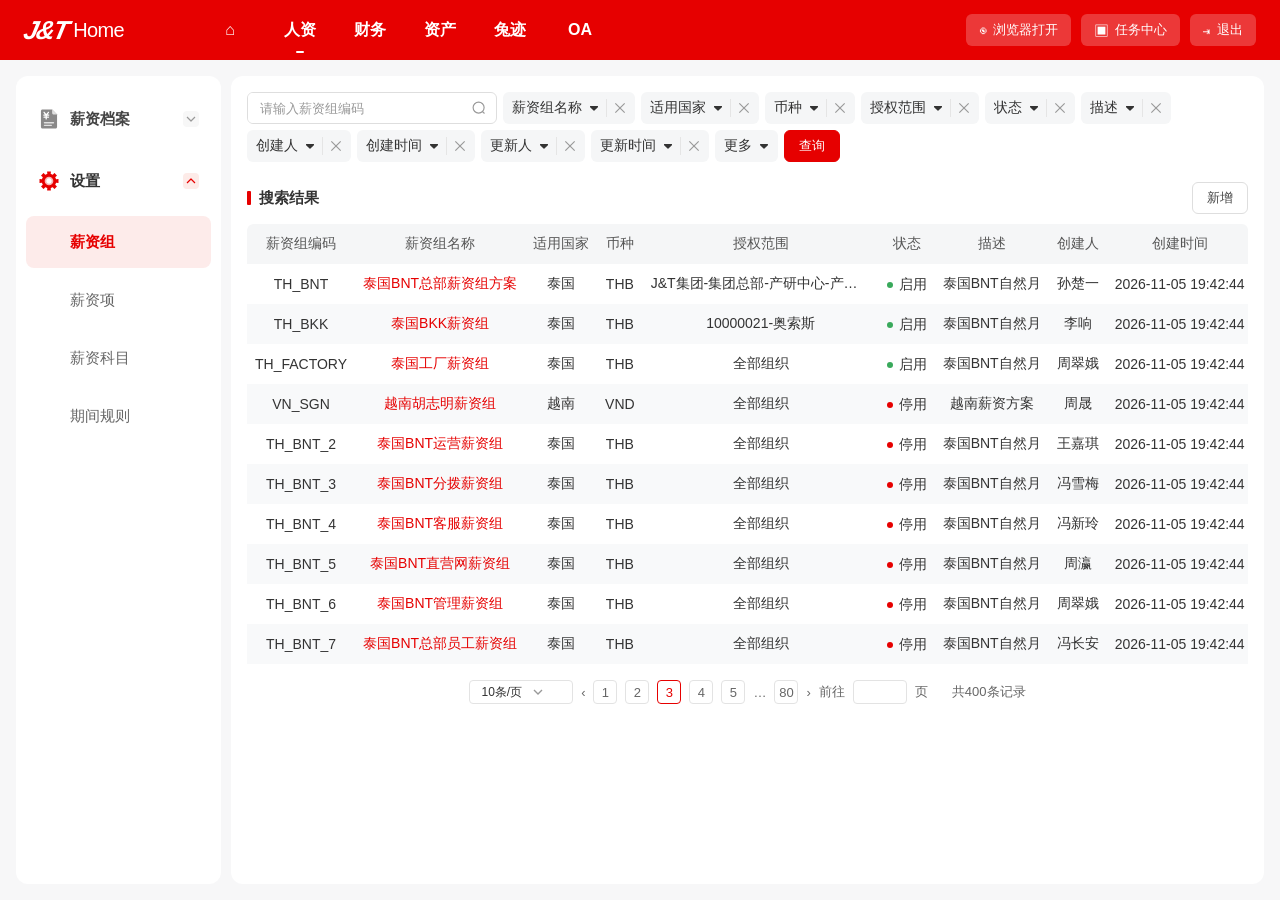
==== commit 02c1472c: "Add secondary job archive record" ====
--- a/payroll-system/index.html
+++ b/payroll-system/index.html
@@ -48,7 +48,8 @@
     .searchbox input{width:100%;height:100%;border:0;outline:0;padding:0 12px;font-size:13px}
     .search-ico{width:34px;height:100%;flex:0 0 34px;display:flex;align-items:center;justify-content:center}
     .search-ico img{display:block;width:14px;height:14px}
-    .filter-wrap{position:relative;display:inline-flex}.filter-wrap.filter-open,.more-filter-wrap{z-index:16}
+    .filter-wrap{position:relative;display:inline-flex}
+    .filter-wrap.filter-open,.more-filter-wrap{z-index:16}
     .filter-chip{height:32px;max-width:300px;border:0;border-radius:6px;background:#f5f6f7;color:#333;padding:0 8px 0 10px;display:flex;align-items:center;gap:6px;font-size:14px;white-space:nowrap;text-align:left}
     .filter-chip:hover,.filter-chip.open{background:#fdebe8;color:#e60000}
     .filter-chip.has-selection{width:auto;background:#fdebe8;color:#333}
@@ -558,6 +559,7 @@
       var languages=[{key:'zh',name:'简体中文',default:true},{key:'en',name:'English'},{key:'th',name:'ไทย'},{key:'vi',name:'Tiếng Việt'},{key:'ms',name:'Bahasa Melayu'},{key:'ar',name:'العربية'}];
       var employees=[
         {id:'EMP10001',no:'01873362',name:'李宏涛',dept:'运营部-曼谷分拨',job:'运营专员',group:'TH-BKK',date:'2026-10-01',currency:'THB',needSalary:false},
+        {id:'EMP10014',no:'01873362',name:'李宏涛',dept:'运营部-曼谷分拨',job:'运营专员',group:'TH-BKK',date:'2026-10-01',currency:'THB',needSalary:false,roleType:'兼岗'},
         {id:'EMP10002',no:'01873362',name:'赵子峰',dept:'运营部-曼谷分拨',job:'运营专员',group:'TH-BKK',date:'2026-10-01',currency:'THB',needSalary:false},
         {id:'EMP10003',no:'01873362',name:'李婷',dept:'运营部-曼谷分拨',job:'运营专员',group:'TH-BKK',date:'2026-10-01',currency:'THB',needSalary:false},
         {id:'EMP10004',no:'01873362',name:'李松林',dept:'运营部-曼谷分拨',job:'运营专员',group:'TH-BKK',date:'2026-10-01',currency:'THB',needSalary:false},
@@ -635,12 +637,12 @@
         if(emp.needSalary)return;
         defaultArchive[emp.id]=[
           {id:'r'+emp.id+'-2026-12-01',date:'2026-12-01',kind:'调薪',status:'待生效',currency:emp.currency,reason:'年度调薪',note:'',items:{'基本工资':base+2000,'固定津贴':1500,'交通津贴':800},locked:false,paid:false,first:false},
-          {id:'r'+emp.id+'-2026-10-01',date:'2026-10-01',kind:'调薪',status:'当前生效',currency:emp.currency,reason:'单独调薪',note:'',items:{'基本工资':base,'固定津贴':1500,'交通津贴':800},locked:index===1,paid:false,first:false},
+          {id:'r'+emp.id+'-2026-10-01',date:'2026-10-01',kind:'调薪',status:'当前生效',currency:emp.currency,reason:'单独调薪',note:'',items:{'基本工资':base,'固定津贴':1500,'交通津贴':800},locked:emp.id==='EMP10002',paid:false,first:false},
           {id:'r'+emp.id+'-2025-10-01',date:'2025-10-01',kind:'调薪',status:'历史',currency:emp.currency,reason:'调级调薪/晋升调薪',note:'',items:{'基本工资':26000,'固定津贴':1500,'交通津贴':800},locked:false,paid:false,first:false},
           {id:'r'+emp.id+'-2024-10-01',date:'2024-10-01',kind:'调薪',status:'历史',currency:emp.currency,reason:'晋升调薪',note:'',items:{'基本工资':24000,'固定津贴':1200,'交通津贴':700},locked:false,paid:false,first:false},
           {id:'r'+emp.id+'-2023-10-01',date:'2023-10-01',kind:'定薪',status:'历史',currency:emp.currency,reason:'入职定薪',note:'',items:{'基本工资':22000,'固定津贴':1000,'交通津贴':600},locked:false,paid:false,first:true}
         ];
-        if(index===1){defaultArchive[emp.id][1].locked=true;defaultArchive[emp.id][1].status='当前生效'}
+        if(emp.id==='EMP10002'){defaultArchive[emp.id][1].locked=true;defaultArchive[emp.id][1].status='当前生效'}
         if(index===0){defaultArchive[emp.id][0].locked=false;defaultArchive[emp.id][0].paid=false;defaultArchive[emp.id][0].snapshot=true;defaultArchive[emp.id][0].snapshotActivity='2026年12月薪资核算（草稿）'}
       });
       var initial={page:'groups',settingsOpen:true,groups:defaultGroups,items:defaultItems,subjectGroups:defaultSubjectGroups,periods:defaultPeriods,employees:employees,archive:defaultArchive,columns:['工号','姓名','雇佣记录编号','部门','岗位','薪资组','生效日期','币种','基本工资','定调调薪原因','定调调薪说明','创建人'],filters:{},filterVisibility:{},filterSearch:{},filterCalendars:{},openFilter:'',openSelect:'',drawer:null,modal:null,formDraft:null,selectedEmployee:'EMP10001',selectedRecord:null,toast:null,archiveView:'all',pageSize:10,columnOptions:['工号','姓名','雇佣记录编号','部门','岗位','薪资组','生效日期','币种','定调调薪原因','定调调薪说明','创建人','创建时间','更新人','更新时间','基本工资','固定津贴','交通津贴','夜班津贴','其他薪资项'],year:'2026'};
@@ -660,7 +662,7 @@
       function archiveRoleLabel(employee){return employee.roleType||employee.positionType||'主岗'}
       function filterOptionValues(page,label){var key=filterPageKey(page),source=[];if(key==='groups'){source=state.groups.map(function(group){if(label==='薪资组名称')return group.name;if(label==='适用国家')return group.country;if(label==='币种')return group.currency;if(label==='授权范围')return groupScopeLabel(group);if(label==='状态')return group.status;if(label==='创建人'||label==='更新人')return group.creator||'张舒';return ''})}else if(key==='items'){source=state.items.map(function(item){if(label==='薪资项名称')return item.name;if(label==='适用范围')return item.scope||'全部薪资组';if(label==='状态')return item.status;if(label==='数据类型')return item.type;if(label==='计量单位')return item.unit||'—';if(label==='创建人'||label==='更新人')return item.creator||'张舒';return ''})}else if(key==='subjects'){var items=state.subjectGroups.reduce(function(all,group){return all.concat(group.items)},[]);source=items.map(function(item){if(label==='薪资科目编码')return item.code;if(label==='适用组织')return item.scope||'全部组织';if(label==='状态')return item.status;if(label==='数据类型')return item.type;if(label==='创建人'||label==='更新人')return item.creator||'张舒';return ''})}else if(key==='periods'){source=state.periods.map(function(period){if(label==='适用组织')return period.scope;if(label==='状态')return period.status;if(label==='发薪周期')return period.cycle;if(label==='创建人'||label==='更新人')return period.creator||'张舒';return ''})}else if(key==='archives'){var employees=state.employees.filter(function(employee){return state.archiveView==='unpriced'?employee.needSalary:!employee.needSalary});source=employees.map(function(employee){if(label==='工号/姓名')return ['工号','姓名'];if(label==='部门')return employee.dept;if(label==='岗位')return employee.job;if(label==='薪资组')return employee.group;if(label==='人员范围')return archiveRangeLabel(employee);if(label==='主兼职')return archiveRoleLabel(employee);if(label==='创建人'||label==='更新人')return '张舒';return ''}).reduce(function(all,value){return all.concat(value)},[])}return uniqueFilterOptions(source)}
       function migrateWeeklyPeriods(periods){var oldNames={'p1':'泰国-代理区A(16-31)自然月','p2':'泰国BNT自然月','p3':'泰国-代理区A(1-15)半月薪','p4':'泰国-代理区A(16-31)半月薪','p5':'泰国工厂区半月薪','p6':'泰国-代理区A(1-15)半月薪'},weeklyNames={'p1':'泰国-代理区A(16-31)周薪','p2':'泰国BNT周薪','p3':'泰国-代理区A(1-15)周薪','p4':'泰国-代理区A(16-31)周薪','p5':'泰国工厂区周薪','p6':'泰国-代理区A(1-15)周薪'};return (periods||[]).map(function(period){if(oldNames[period.id]===period.name)return Object.assign({},period,{name:weeklyNames[period.id],cycle:'周薪'});return period})}
-      function loadState(){try{var raw=localStorage.getItem(STORAGE_KEY);if(!raw)return initial;var saved=JSON.parse(raw),loaded=Object.assign({},initial,saved);loaded.periods=migrateWeeklyPeriods(loaded.periods);return loaded}catch(e){return initial}}
+      function loadState(){try{var raw=localStorage.getItem(STORAGE_KEY);if(!raw)return initial;var saved=JSON.parse(raw),loaded=Object.assign({},initial,saved);loaded.periods=migrateWeeklyPeriods(loaded.periods);var sideJob=employees.find(function(e){return e.id==='EMP10014'});loaded.employees=loaded.employees||[];var existing=loaded.employees.find(function(e){return e.id===sideJob.id});if(existing){existing.roleType='兼岗'}else{var primaryIndex=loaded.employees.findIndex(function(e){return e.id==='EMP10001'});loaded.employees.splice(primaryIndex>=0?primaryIndex+1:0,0,clone(sideJob))}loaded.archive=loaded.archive||{};if(!loaded.archive[sideJob.id])loaded.archive[sideJob.id]=clone(defaultArchive[sideJob.id]);return loaded}catch(e){return initial}}
       function persist(){try{localStorage.setItem(STORAGE_KEY,JSON.stringify({page:state.page,groups:state.groups,items:state.items,subjectGroups:state.subjectGroups,periods:state.periods,employees:state.employees,archive:state.archive,columns:state.columns,archiveView:state.archiveView,filterVisibility:state.filterVisibility}))}catch(e){}}
       function esc(value){return String(value==null?'':value).replace(/&/g,'&amp;').replace(/</g,'&lt;').replace(/>/g,'&gt;').replace(/"/g,'&quot;').replace(/'/g,'&#39;')}
       function uid(prefix){return prefix+'_'+Date.now().toString(36)+'_'+Math.random().toString(36).slice(2,6)}
@@ -688,7 +690,7 @@
       function filterChip(label,options,type){var open=state.openFilter===label,kind=type||'enum';var opts=options||['全部','启用','停用'];var selected=filterValues(label);var hasSelection=filterHasValue(label,kind);var labelText=hasSelection?label+'：'+filterSummary(label,kind):label;var query=(state.filterSearch&&state.filterSearch[label]||'').trim().toLocaleLowerCase(),visibleCount=0;var caret='<span class="caret"><img class="state-default" src="assets/figma-icons/filter-caret.svg" alt=""><img class="state-active" src="assets/figma-icons/filter-caret-active.svg" alt=""></span>';var tail=hasSelection?caret+'<span class="filter-clear selected-clear" data-action="clear-filter" data-filter="'+esc(label)+'" title="清除筛选"><img src="assets/figma-icons/filter-selection-clear.svg" alt=""></span>':caret+'<span class="filter-sep"></span><span class="filter-clear" data-action="clear-filter" data-filter="'+esc(label)+'" title="清除筛选"><img class="state-default" src="assets/figma-icons/filter-clear.svg" alt=""><img class="state-active" src="assets/figma-icons/filter-clear-active.svg" alt=""></span>';var menu=kind==='text'?renderFilterTextMenu(label):kind==='date-range'?renderFilterDateMenu(label):renderFilterOptionsMenu(label,opts.map(function(o){var checked=o==='全部'?!hasSelection:selected.indexOf(o)>=0;var visible=!query||o.toLocaleLowerCase().indexOf(query)>=0;if(visible)visibleCount++;return '<button class="filter-option '+(checked?'checked':'')+'"'+(visible?'':' hidden')+' data-action="filter-select" data-filter="'+esc(label)+'" data-value="'+esc(o)+'" data-filter-search-value="'+esc(o)+'" aria-pressed="'+checked+'"><span class="filter-check">'+(checked?'✓':'')+'</span><span>'+esc(o)+'</span></button>'}).join(''),'',visibleCount>0);return '<div class="filter-wrap '+(open?'filter-open':'')+'"><button class="filter-chip '+(open?'open ':'')+(hasSelection?'has-selection':'')+'" data-action="toggle-filter" data-filter="'+esc(label)+'" aria-expanded="'+open+'"><span class="filter-label">'+esc(labelText)+'</span>'+tail+'</button>'+(open?menu:'')+'</div>'}
       function filterPageKey(page){var key=page||state.page;return key==='unpriced'?'archives':key}
       function isFilterVisible(page,definition){var key=filterPageKey(page),selected=state.filterVisibility&&state.filterVisibility[key];if(!Array.isArray(selected))return definition[2]!==false;return selected.indexOf(definition[0])>=0}
-      function renderFilterToolbar(page){var key=filterPageKey(page),definitions=filterDefinitions[key]||[],chips=definitions.filter(function(d){return isFilterVisible(key,d)}).map(function(d){return filterChip(d[0],d[3]==='text'||d[3]==='date-range'?d[1]:filterOptionValues(key,d[0]),d[3])}).join(''),open=state.openFilter==='__more__',query=(state.filterSearch&&state.filterSearch.__more__||'').trim().toLocaleLowerCase(),visibleCount=0;var menu=definitions.map(function(d){var checked=isFilterVisible(key,d),visible=!query||d[0].toLocaleLowerCase().indexOf(query)>=0;if(visible)visibleCount++;return '<button type="button" class="filter-option more-filter-option '+(checked?'checked':'')+'"'+(visible?'':' hidden')+' data-action="toggle-filter-visibility" data-filter-field="'+esc(d[0])+'" data-filter-search-value="'+esc(d[0])+'" aria-pressed="'+checked+'"><span class="filter-check">'+(checked?'✓':'')+'</span><span>'+esc(d[0])+'</span></button>'}).join('');var more='<div class="filter-wrap more-filter-wrap"><button class="filter-chip more-filter-chip '+(open?'open':'')+'" data-action="toggle-filter" data-filter="__more__" aria-expanded="'+open+'"><span class="filter-label">更多</span><span class="caret"><img class="state-default" src="assets/figma-icons/filter-caret.svg" alt=""><img class="state-active" src="assets/figma-icons/filter-caret-active.svg" alt=""></span></button>'+(open?renderFilterOptionsMenu('__more__',menu,'more-filter-menu',visibleCount>0):'')+'</div>';return chips+'<div class="toolbar-query-actions">'+more+'<button class="btn primary" data-action="search">查询</button></div>'}
+      function renderFilterToolbar(page){var key=filterPageKey(page),definitions=filterDefinitions[key]||[],chips=definitions.filter(function(d){return isFilterVisible(key,d)}).map(function(d){return filterChip(d[0],d[3]==='text'||d[3]==='date-range'?d[1]:filterOptionValues(key,d[0]),d[3])}).join(''),open=state.openFilter==='__more__',query=(state.filterSearch&&state.filterSearch.__more__||'').trim().toLocaleLowerCase(),visibleCount=0;var menu=definitions.map(function(d){var checked=isFilterVisible(key,d),visible=!query||d[0].toLocaleLowerCase().indexOf(query)>=0;if(visible)visibleCount++;return '<button type="button" class="filter-option more-filter-option '+(checked?'checked':'')+'"'+(visible?'':' hidden')+' data-action="toggle-filter-visibility" data-filter-field="'+esc(d[0])+'" data-filter-search-value="'+esc(d[0])+'" aria-pressed="'+checked+'"><span class="filter-check">'+(checked?'✓':'')+'</span><span>'+esc(d[0])+'</span></button>'}).join('');var more='<div class="filter-wrap more-filter-wrap '+(open?'filter-open':'')+'"><button class="filter-chip more-filter-chip '+(open?'open':'')+'" data-action="toggle-filter" data-filter="__more__" aria-expanded="'+open+'"><span class="filter-label">更多</span><span class="caret"><img class="state-default" src="assets/figma-icons/filter-caret.svg" alt=""><img class="state-active" src="assets/figma-icons/filter-caret-active.svg" alt=""></span></button>'+(open?renderFilterOptionsMenu('__more__',menu,'more-filter-menu',visibleCount>0):'')+'</div>';return chips+'<div class="toolbar-query-actions">'+more+'<button class="btn primary" data-action="search">查询</button></div>'}
       function matchesFilter(key,value){var kind=filterType(key),selected=state.filters[key];if(kind==='text'){var query=String(selected||'').trim().toLocaleLowerCase();return !query||String(value==null?'':value).toLocaleLowerCase().indexOf(query)>=0}if(kind==='date-range'){if(!selected||(!selected.start&&!selected.end))return true;var date=String(value||'').slice(0,10);return (!selected.start||date>=selected.start)&&(!selected.end||date<=selected.end)}var values=filterValues(key);if(!values.length)return true;return Array.isArray(value)?values.some(function(item){return value.indexOf(item)>=0}):values.indexOf(value)>=0}
       function filterRows(rows,fields){return rows.filter(function(row){return Object.keys(fields).every(function(key){return matchesFilter(key,fields[key](row))})})}
       function renderTopbar(){return '<header class="topbar"><div class="brand"><span class="brand-mark">J&amp;T</span><span class="brand-home">Home</span></div><nav class="topnav"><span class="topnav-item" title="首页">⌂</span><span class="topnav-item active">人资</span><span class="topnav-item">财务</span><span class="topnav-item">资产</span><span class="topnav-item">兔迹</span><span class="topnav-item">OA</span></nav><div class="topnav-right"><button class="top-action"><span class="mini">◉</span>浏览器打开</button><button class="top-action"><span class="mini">▣</span>任务中心</button><button class="top-action"><span class="mini">⇥</span>退出</button></div></header>'}
@@ -736,7 +738,8 @@
         var drawerClass='drawer '+(wide?'wide-form':'')+' '+(wide==='detail'?'wide':'')+(modifier?' '+modifier:'');
         return '<div class="overlay" data-action="overlay-close"><section class="'+drawerClass+'" onclick="event.stopPropagation()"><div class="drawer-header">'+esc(title)+'<button class="drawer-close" data-action="close-drawer" aria-label="关闭"><img src="assets/figma-icons/drawer-close.svg" alt=""></button></div><div class="drawer-body">'+content+'</div>'+(footer===false?'':'<div class="drawer-footer"><button class="btn" data-action="cancel-drawer">取消</button><button class="btn primary" data-action="save-drawer">保存</button></div>')+'</section></div>'
       }
-      function personCard(emp){return '<div class="subsection-title">基本信息</div><div class="profile-card"><div class="profile-cell"><label>雇佣记录编号</label><strong>'+esc(emp.id)+'</strong></div><div class="profile-cell"><label>姓名</label><strong>'+esc(emp.name)+'</strong></div><div class="profile-cell"><label>工号</label><strong>'+esc(emp.no)+'</strong></div><div class="profile-cell"><label>薪资组</label><strong>'+esc(emp.group)+'</strong></div><div class="profile-cell"><label>部门</label><strong>'+esc(emp.dept)+'</strong></div><div class="profile-cell"><label>岗位</label><strong>'+esc(emp.job)+' <span class="tag">主岗</span> <span class="tag orange">兼职</span></strong></div><div class="profile-cell"><label>需求状态</label><strong><span class="status">在职</span></strong></div></div>'}
+      function archiveRoleTag(employee){var role=archiveRoleLabel(employee);return '<span class="tag '+(role==='兼岗'?'orange':'')+'">'+esc(role)+'</span>'}
+      function personCard(emp){return '<div class="subsection-title">基本信息</div><div class="profile-card"><div class="profile-cell"><label>雇佣记录编号</label><strong>'+esc(emp.id)+'</strong></div><div class="profile-cell"><label>姓名</label><strong>'+esc(emp.name)+'</strong></div><div class="profile-cell"><label>工号</label><strong>'+esc(emp.no)+'</strong></div><div class="profile-cell"><label>薪资组</label><strong>'+esc(emp.group)+'</strong></div><div class="profile-cell"><label>部门</label><strong>'+esc(emp.dept)+'</strong></div><div class="profile-cell"><label>岗位</label><strong>'+esc(emp.job)+' '+archiveRoleTag(emp)+'</strong></div><div class="profile-cell"><label>需求状态</label><strong><span class="status">在职</span></strong></div></div>'}
       function renderGroupDrawer(){var d=state.formDraft||{};var orgs=d.orgs||[];var content=textInput('薪资组编码','code',d.code,true,'仅支持大写字母、数字与“_”，创建后不可修改',{count:40,readonly:!!d.id})+textInput('薪资组名称','name',d.name,true,'请输入',{count:50,multilang:true})+selectInput('适用国家','country',d.country||'泰国',['泰国','越南','中国','马来西亚'],true,!!d.id)+selectInput('币种','currency',d.currency||'THB',['THB','VND','CNY','MYR','USD'],true,!!d.id)+radioGroup('授权范围','scope',d.scope||'all',[{value:'all',label:'全部'},{value:'custom',label:'自定义'}],true)+(d.scope==='custom'?'<div class="field"><label class="field-label required">授权组织</label>'+pillList('orgs',orgs,true)+'</div>':'')+textArea('描述','desc',d.desc,'请输入');return drawerFrame(d.id?'编辑':'新增',content,false)}
       function renderSubjectGroupModal(){var d=state.formDraft||{};return '<div class="modal-layer" data-action="overlay-close"><section class="modal" onclick="event.stopPropagation()"><div class="modal-header">'+(d.id?'编辑分组':'新建分组')+'<button class="modal-x" data-action="close-modal" aria-label="关闭"><img src="assets/figma-icons/drawer-close.svg" alt=""></button></div><div class="modal-body">'+textInput('分组名称','name',d.name,true,'请输入',{count:20,multilang:true})+'</div><div class="modal-footer"><button class="btn" data-action="cancel-modal">取消</button><button class="btn primary" data-action="save-drawer">确定</button></div></section></div>'}
       function renderSubjectDrawer(){var d=state.formDraft||{};var typeChoices=[{value:'文本',label:'文本'},{value:'数值',label:'数字'},{value:'百分比',label:'百分比'},{value:'日期',label:'日期'}];var groups=state.subjectGroups.map(function(g){return {value:g.id,label:g.name}});var content='<div class="subject-code-fields">'+textInput('薪资科目编码','code',d.code,true,'请输入',{count:40,readonly:!!d.system})+textInput('薪资科目名称','name',d.name,true,'请输入',{count:50,multilang:true})+'</div>'+radioGroup('授权范围','scope',d.scope||'all',[{value:'all',label:'全部'},{value:'custom',label:'自定义'}],true)+(d.scope==='custom'?'<div class="field"><label class="field-label required">授权组织</label>'+pillList('orgs',d.orgs||[],true)+'</div>':'')+selectInput('薪资科目分组','groupId',d.groupId||groups[0].value,groups,true,false)+radioGroup('字段类型','type',d.type||'文本',typeChoices,true,!!d.id)+(d.type==='数值'?'<div class="selection-panel"><div class="range-row"><span class="range-label">计量单位</span>'+selectControl('unit',d.unit||'元',['元','月','小时','天'],{bind:'unit',className:'range-unit'})+'</div></div>':'')+textArea('描述','desc',d.desc,'请输入');return drawerFrame(d.id?'编辑':'新增','<div class="subject-form-fields">'+content+'</div>',true)}
@@ -762,7 +765,7 @@
         var entryContent='<div class="salary-entry-content"><section class="salary-entry-section salary-entry-profile-section"><div class="salary-entry-title">基本信息<button class="drawer-close" data-action="close-drawer" aria-label="关闭"><img src="assets/figma-icons/drawer-close.svg" alt=""></button></div>'+archiveProfileCard(emp)+'</section><section class="salary-entry-section salary-entry-form-section"><div class="salary-entry-title">薪资信息</div><div class="salary-entry-fields">'+dateField+reasonField+currencyField+salaryFields+'<div class="field salary-entry-note"><label class="field-label">'+noteLabel+'</label><textarea class="textarea" data-bind="note" placeholder="请输入">'+esc(d.note||'')+'</textarea></div></div></section></div><div class="salary-entry-footer"><button class="btn" data-action="cancel-drawer">取消</button><button class="btn primary" data-action="save-drawer">保存</button></div>';
         return '<div class="overlay" data-action="overlay-close"><section class="drawer salary-entry-drawer" onclick="event.stopPropagation()">'+entryContent+'</section></div>'
       }
-      function archiveProfileCard(emp){return '<div class="archive-profile-card"><div class="archive-profile-cell"><span class="archive-profile-label">雇佣记录编号</span><span class="archive-profile-value">'+esc(emp.id)+'</span></div><div class="archive-profile-cell"><span class="archive-profile-label">姓名</span><span class="archive-profile-value">'+esc(emp.name)+'</span></div><div class="archive-profile-cell"><span class="archive-profile-label">工号</span><span class="archive-profile-value">'+esc(emp.no)+'</span></div><div class="archive-profile-cell"><span class="archive-profile-label">薪资组</span><span class="archive-profile-value">'+esc(emp.group)+'</span></div><div class="archive-profile-cell"><span class="archive-profile-label">需求状态</span><span class="archive-profile-value"><span class="status">在职</span></span></div><div class="archive-profile-cell"><span class="archive-profile-label">部门</span><span class="archive-profile-value">'+esc(emp.dept)+'</span></div><div class="archive-profile-cell"><span class="archive-profile-label">岗位</span><span class="archive-profile-value"><span>'+esc(emp.job)+'</span><span class="archive-profile-tags"><span class="tag">主岗</span></span></span></div></div>'}
+      function archiveProfileCard(emp){return '<div class="archive-profile-card"><div class="archive-profile-cell"><span class="archive-profile-label">雇佣记录编号</span><span class="archive-profile-value">'+esc(emp.id)+'</span></div><div class="archive-profile-cell"><span class="archive-profile-label">姓名</span><span class="archive-profile-value">'+esc(emp.name)+'</span></div><div class="archive-profile-cell"><span class="archive-profile-label">工号</span><span class="archive-profile-value">'+esc(emp.no)+'</span></div><div class="archive-profile-cell"><span class="archive-profile-label">薪资组</span><span class="archive-profile-value">'+esc(emp.group)+'</span></div><div class="archive-profile-cell"><span class="archive-profile-label">需求状态</span><span class="archive-profile-value"><span class="status">在职</span></span></div><div class="archive-profile-cell"><span class="archive-profile-label">部门</span><span class="archive-profile-value">'+esc(emp.dept)+'</span></div><div class="archive-profile-cell"><span class="archive-profile-label">岗位</span><span class="archive-profile-value"><span>'+esc(emp.job)+'</span><span class="archive-profile-tags">'+archiveRoleTag(emp)+'</span></span></div></div>'}
       function historyAction(record,index,empId){var canDelete=!record.first&&!record.locked&&!record.paid;var trash='<img src="assets/figma-icons/archive-delete.svg" alt="">';var remove=canDelete?'<button class="history-trash" data-action="delete-record" data-emp="'+esc(empId)+'" data-record="'+esc(record.id)+'" title="删除">'+trash+'</button>':'<span class="history-trash tip-pill disabled-tip">'+trash+'<span class="tooltip">'+(record.first?'首条薪资档案不能删除':'该薪资档案已用于锁定、完成或已发放的活动，不能删除')+'</span></span>';var kindClass=record.kind==='调薪'?'kind-adjust':'kind-neutral';var statusClass=record.status==='待生效'?'status-pending':record.status==='当前生效'?'status-current':'status-history';return '<div class="history-item '+(record.id===state.selectedRecord?'selected':'')+'" data-action="select-record" data-record="'+esc(record.id)+'"><div class="history-date"><img class="history-marker" src="assets/figma-icons/archive-timeline-marker.svg" alt=""><span>'+esc(record.date)+'</span></div><div class="history-statuses"><span class="tag '+kindClass+'">'+esc(record.kind)+'</span><span class="tag '+statusClass+'">'+esc(record.status)+'</span></div>'+remove+'</div>'}
       function renderArchiveDetailDrawer(){var emp=state.employees.find(function(e){return e.id===state.drawer.employeeId})||state.employees[0];var records=(state.archive[emp.id]||[]).slice().sort(function(a,b){return b.date.localeCompare(a.date)});var selected=records.find(function(r){return r.id===state.selectedRecord})||records[1]||records[0];if(selected&&state.selectedRecord!==selected.id)state.selectedRecord=selected.id;var canCorrect=selected&&!selected.locked&&!selected.paid;var correction=canCorrect?'<button class="btn ghost-red archive-correction" data-action="correct-record" data-record="'+esc(selected.id)+'">更正</button>':'<span class="tip-pill archive-correction-wrap"><button class="btn archive-correction" disabled>更正</button><span class="tooltip">该薪资档案已用于锁定、完成或已发放的活动，不能更正</span></span>';var currentItems=selected?selected.items:{};var itemNames=Object.keys(currentItems||{});var total=fmtNum(itemNames.reduce(function(sum,key){return sum+Number(currentItems[key]||0)},0));var info='<div class="archive-detail-block"><div class="archive-detail-subtitle"><span class="archive-title-mark"></span><span>基础信息</span></div><div class="detail-info-box archive-main-info"><div><label>生效日期</label><span class="archive-info-value">'+esc(selected?selected.date:'—')+'</span></div><div><label>币种</label><span class="archive-info-value">'+esc(selected?selected.currency:emp.currency)+'</span></div><div><label>月薪总额</label><span class="archive-info-value">'+total+'</span></div><div><label>'+esc(selected&&selected.kind==='调薪'?'定调调薪原因':'定薪原因')+'</label><span class="archive-info-value">'+esc(selected?selected.reason:'—')+'</span></div><div><label>定调调薪说明</label><span class="archive-info-value">'+esc(selected&&selected.note?selected.note:'—')+'</span></div></div></div>';var salaryRows=selected&&selected.kind==='调薪'?itemNames.map(function(key){var previous=records.filter(function(record){return record.date<selected.date}).sort(function(a,b){return b.date.localeCompare(a.date)})[0];var oldValue=previous&&previous.items&&previous.items[key]!=null?previous.items[key]:currentItems[key];var newValue=currentItems[key];var valueClass=Number(newValue)>Number(oldValue)?'value-red':Number(newValue)<Number(oldValue)?'value-green':'';return '<tr><td>'+esc(key)+'</td><td>'+fmtNum(oldValue)+'</td><td>→</td><td class="'+valueClass+'">'+fmtNum(newValue)+'</td></tr>'}).join(''):itemNames.map(function(key){return '<tr><td>'+esc(key)+'</td><td>'+fmtNum(currentItems[key])+'</td></tr>'}).join('');var salaryHead=selected&&selected.kind==='调薪'?'<tr><th>薪资项</th><th>调整前</th><th></th><th>调整后</th></tr>':'<tr><th>薪资项</th><th>薪资</th></tr>';var salary='<div class="archive-detail-block"><div class="archive-detail-subtitle"><span class="archive-title-mark"></span><span>薪资项</span></div><table class="value-table"><thead>'+salaryHead+'</thead><tbody>'+salaryRows+'</tbody></table></div>';var operation='<div class="archive-detail-block"><div class="archive-detail-subtitle"><span class="archive-title-mark"></span><span>操作信息</span></div><div class="detail-info-box archive-operation-info"><div><label>操作人</label><span class="archive-info-value">'+esc(selected&&(selected.updatedBy||selected.creator)||'张舒')+'</span></div><div><label>操作时间</label><span class="archive-info-value">'+esc(selected&&(selected.updatedAt||'2026-09-01 10:00'))+'</span></div><div><label>操作备注</label><span class="archive-info-value">'+esc(selected&&selected.operationNote||'—')+'</span></div></div></div>';var historyRows=records.map(function(record,index){return historyAction(record,index,emp.id)}).join('');var content='<div class="archive-detail-content"><div class="archive-top-section"><div class="drawer-header archive-detail-title">薪资档案详情</div>'+archiveProfileCard(emp)+'</div><div class="archive-history-section"><div class="archive-section-heading"><div class="archive-section-heading-label"><span class="archive-title-mark"></span><span>操作记录</span></div><div class="section-actions"><button class="btn ghost-red archive-start-adjust" data-action="adjust-salary" data-id="'+esc(emp.id)+'">发起调薪</button></div></div><div class="history-layout"><div class="history-list"><div class="history-head">历史记录</div><div class="history-items"><img class="history-timeline-line" src="assets/figma-icons/archive-timeline-dash.svg" alt="">'+historyRows+'</div></div><div class="history-pane"><div class="history-toolbar"><span>'+esc(selected&&selected.kind==='调薪'?'调薪记录':'定薪记录')+'</span>'+correction+'</div><div class="history-detail">'+info+salary+operation+'</div></div></div></div></div><div class="archive-detail-footer"><button class="btn" data-action="close-drawer">关闭</button></div><button class="drawer-close archive-close" data-action="close-drawer" aria-label="关闭"><img src="assets/figma-icons/drawer-close.svg" alt=""></button>';return '<div class="overlay" data-action="overlay-close"><section class="drawer archive-detail-drawer" onclick="event.stopPropagation()">'+content+'</section></div>'}
       function renderDrawer(){if(!state.drawer)return '';if(state.drawer.type==='group')return renderGroupDrawer();if(state.drawer.type==='item')return renderItemDrawer();if(state.drawer.type==='subject')return renderSubjectDrawer();if(state.drawer.type==='period')return renderPeriodDrawer();if(state.drawer.type==='salary')return renderSalaryEntryDrawer();if(state.drawer.type==='detail')return renderArchiveDetailDrawer();return ''}
